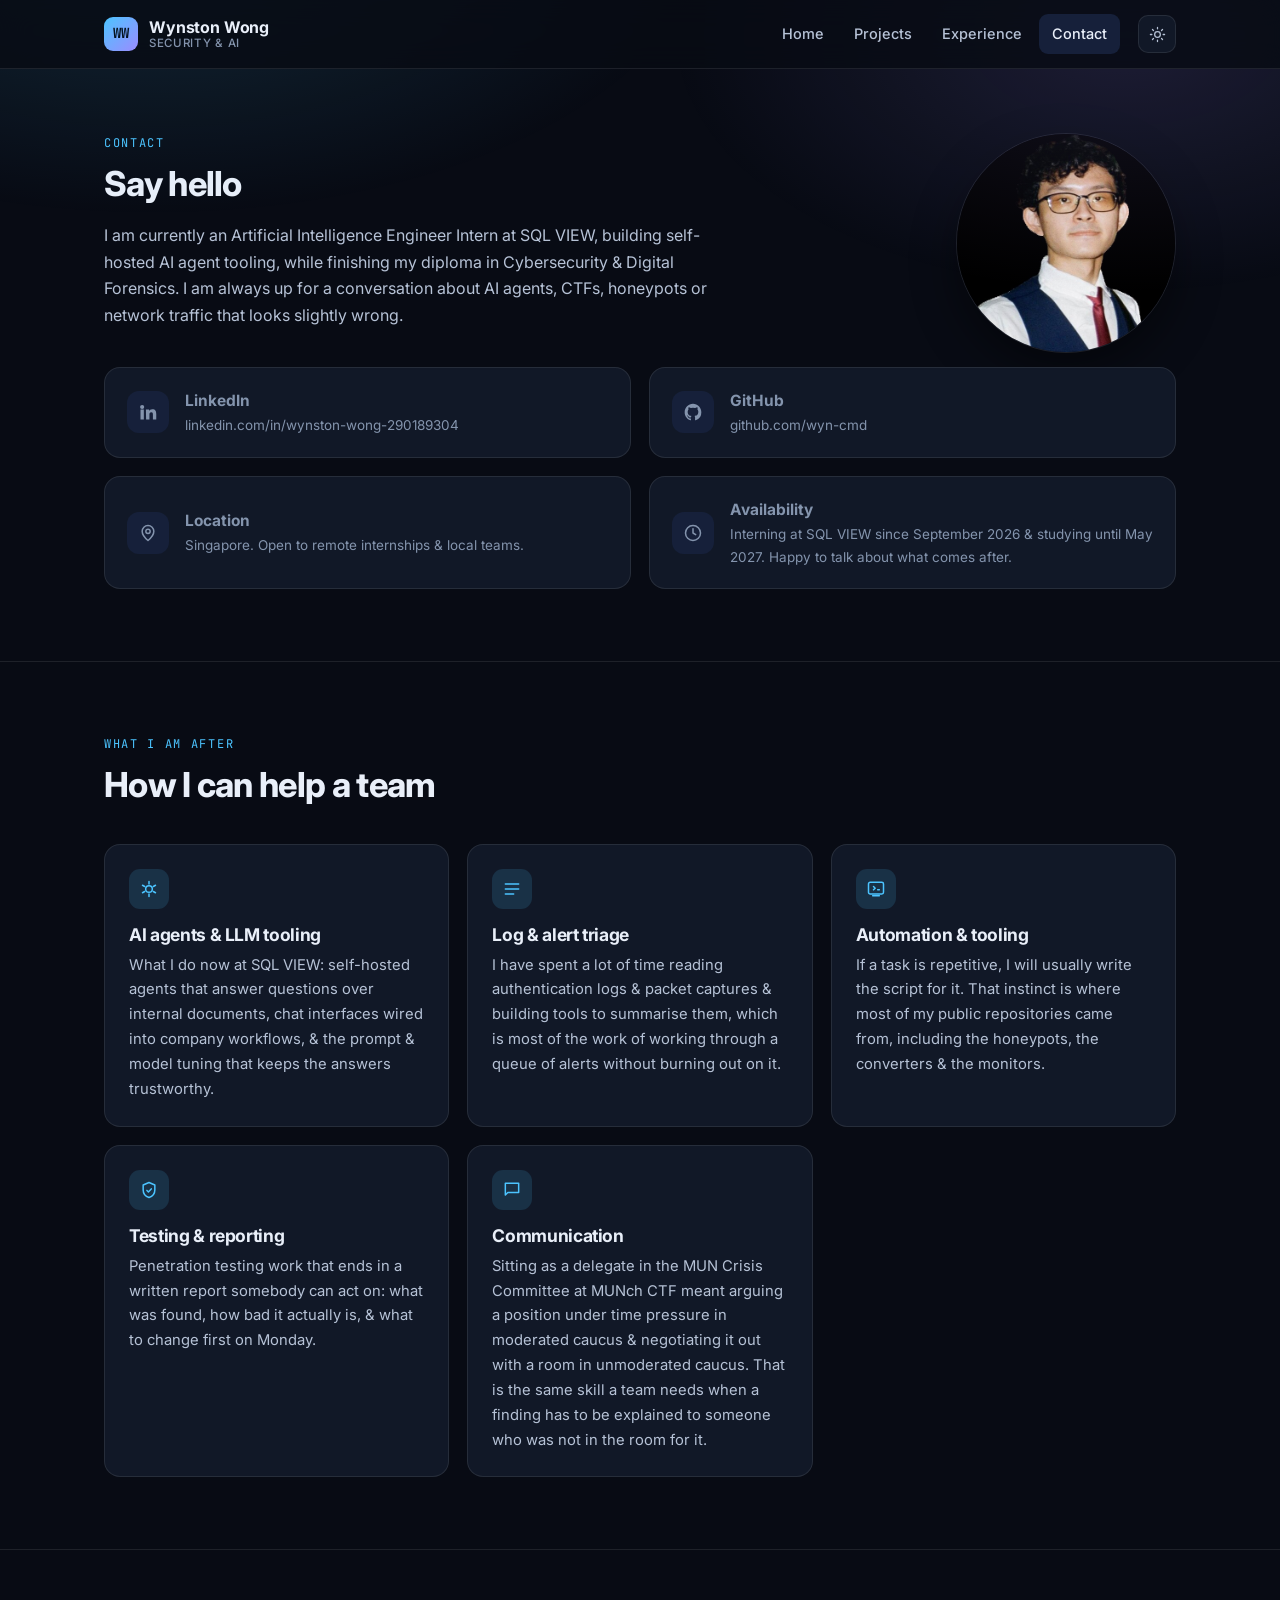
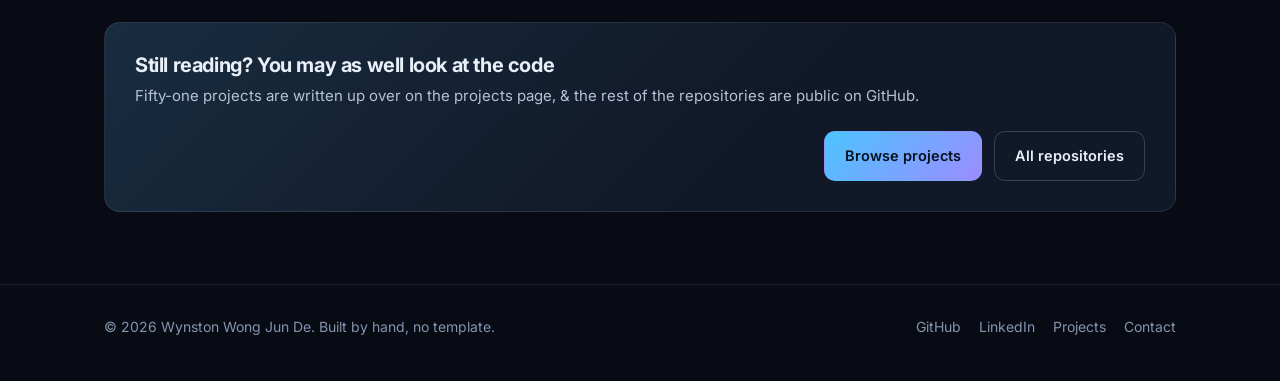
==== contact/index.html @ 48ee1850 "write up miso-chat on the projects page and update project counts to fifty-one across site files" ====
<!DOCTYPE html>
<html data-theme="dark" lang="en">
<head>
    <meta charset="utf-8"/>
    <meta content="width=device-width, initial-scale=1.0" name="viewport"/>
    <title>Contact | Wynston Wong</title>
    <meta content="Get in touch with Wynston Wong Jun De, a Cybersecurity &amp; Digital Forensics student at Ngee Ann Polytechnic, for internships, CTF teams &amp; security work." name="description"/>
    <!-- Open Graph / Social -->
    <meta content="website" property="og:type"/>
    <meta content="Wynston Wong" property="og:site_name"/>
    <meta content="Contact | Wynston Wong" property="og:title"/>
    <meta content="Get in touch with Wynston Wong Jun De, a Cybersecurity &amp; Digital Forensics student at Ngee Ann Polytechnic, for internships, CTF teams &amp; security work." property="og:description"/>
    <meta content="https://wyn-cmd.github.io/portfolio/contact/" property="og:url"/>
    <meta content="summary" name="twitter:card"/>
    <!-- Theme & Branding -->
    <meta content="#080b14" media="(prefers-color-scheme: dark)" name="theme-color"/>
    <meta content="#f6f8fc" media="(prefers-color-scheme: light)" name="theme-color"/>
    <link href="data:image/svg+xml,%3Csvg xmlns='http://www.w3.org/2000/svg' viewBox='0 0 32 32'%3E%3Crect width='32' height='32' rx='8' fill='%234cc4ff'/%3E%3Ctext x='16' y='22' font-family='monospace' font-size='16' font-weight='bold' text-anchor='middle' fill='%23041220'%3EW%3C/text%3E%3C/svg%3E" rel="icon"/>
    <link href="https://fonts.googleapis.com" rel="preconnect"/>
    <link crossorigin="" href="https://fonts.gstatic.com" rel="preconnect"/>
    <link href="https://fonts.googleapis.com/css2?family=Inter:wght@400;500;600;700;800&amp;family=JetBrains+Mono:wght@400;500;600&amp;display=swap" rel="stylesheet"/>
    <link href="../style.css" rel="stylesheet"/>
    <script>
        (function() {
            try {
                const savedTheme = localStorage.getItem("portfolio-theme");
                if (savedTheme === "light" || savedTheme === "dark") {
                    document.documentElement.setAttribute("data-theme", savedTheme);
                }
            } catch (err) {
                // Silent fail for restricted localStorage environments
            }
        })();
    </script>
</head>
<body>
    <a class="skip-link" href="#main">Skip to content</a>
    <header class="nav">
        <div class="wrap nav__inner">
            <a class="brand" href="../">
                <span class="brand__mark">WW</span>
                <span class="brand__text">
                    Wynston Wong
                    <small>Security &amp; AI</small>
                </span>
            </a>
            <nav aria-label="Primary" class="nav__links" data-nav-links="" id="primary-nav">
                <a href="../">Home</a>
                <a href="../projects/">Projects</a>
                <a href="../experience/">Experience</a>
                <a aria-current="page" href="../contact/">Contact</a>
            </nav>
            <button aria-label="Switch theme" class="icon-btn" data-theme-toggle="" type="button">
                <svg aria-hidden="true" class="icon-sun" fill="none" stroke="currentColor" stroke-linecap="round" stroke-width="1.8" viewBox="0 0 24 24">
                    <circle cx="12" cy="12" r="4"></circle>
                    <path d="M12 2v2M12 20v2M4.9 4.9l1.4 1.4M17.7 17.7l1.4 1.4M2 12h2M20 12h2M4.9 19.1l1.4-1.4M17.7 6.3l1.4-1.4"></path>
                </svg>
                <svg aria-hidden="true" class="icon-moon" fill="none" stroke="currentColor" stroke-linecap="round" stroke-width="1.8" style="display:none" viewBox="0 0 24 24">
                    <path d="M21 12.8A9 9 0 1 1 11.2 3a7 7 0 0 0 9.8 9.8z"></path>
                </svg>
            </button>
            <button aria-controls="primary-nav" aria-expanded="false" aria-label="Open menu" class="icon-btn nav__toggle" data-nav-toggle="" type="button">
                <svg aria-hidden="true" fill="none" stroke="currentColor" stroke-linecap="round" stroke-width="1.8" viewBox="0 0 24 24">
                    <path d="M4 7h16M4 12h16M4 17h16"></path>
                </svg>
            </button>
        </div>
    </header>
    <main id="main">
        <section class="section section--flush" style="padding-top:64px">
            <div class="wrap">
                <div class="contact-intro">
                <div class="section__head">
                    <div class="kicker">Contact</div>
                    <h2>Say hello</h2>
                    <p>
                        I am currently an Artificial Intelligence Engineer Intern at SQL VIEW,
                        building self-hosted AI agent tooling, while finishing my diploma in
                        Cybersecurity &amp; Digital Forensics. I am always up for a conversation about
                        AI agents, CTFs, honeypots or network traffic that looks slightly wrong.
                    </p>
                </div>
                <div class="contact-photo">
<img alt="Wynston Wong Jun De" src="../assets/profile/wynston-profile.jpg"/>
</div>
                </div>
                <div class="grid grid--2">
                    <a class="contact-card reveal" href="https://www.linkedin.com/in/wynston-wong-290189304/" rel="noopener" target="_blank">
                        <span aria-hidden="true" class="contact-card__icon">
                            <svg fill="currentColor" viewBox="0 0 24 24">
                                <path d="M4.98 3.5a2.5 2.5 0 1 0 0 5 2.5 2.5 0 0 0 0-5zM3 9h4v12H3zM9.5 9h3.8v1.7h.05c.53-.95 1.83-1.95 3.77-1.95 4.03 0 4.78 2.5 4.78 5.75V21h-4v-5.6c0-1.34-.03-3.06-1.94-3.06-1.94 0-2.24 1.45-2.24 2.96V21h-4z"></path>
                            </svg>
                        </span>
                        <span>
                            <b>LinkedIn</b>
                            <span>linkedin.com/in/wynston-wong-290189304</span>
                        </span>
                    </a>
                    <a class="contact-card reveal" href="https://github.com/wyn-cmd" rel="noopener" target="_blank">
                        <span aria-hidden="true" class="contact-card__icon">
                            <svg fill="currentColor" viewBox="0 0 24 24">
                                <path d="M12 2C6.48 2 2 6.58 2 12.25c0 4.53 2.87 8.37 6.84 9.73.5.09.68-.22.68-.49v-1.7c-2.78.62-3.37-1.37-3.37-1.37-.45-1.18-1.11-1.5-1.11-1.5-.91-.63.07-.62.07-.62 1 .07 1.53 1.06 1.53 1.06.89 1.57 2.34 1.12 2.91.86.09-.66.35-1.12.63-1.41-2.22-.26-4.56-1.14-4.56-5.07 0-1.12.39-2.03 1.03-2.75-.1-.26-.45-1.3.1-2.71 0 0 .84-.28 2.75 1.05a9.28 9.28 0 0 1 5 0c1.91-1.33 2.75-1.05 2.75-1.05.55 1.41.2 2.45.1 2.71.64.72 1.03 1.63 1.03 2.75 0 3.94-2.34 4.81-4.57 5.06.36.32.68.94.68 1.9v2.81c0 .27.18.59.69.49A10.06 10.06 0 0 0 22 12.25C22 6.58 17.52 2 12 2z"></path>
                            </svg>
                        </span>
                        <span>
                            <b>GitHub</b>
                            <span>github.com/wyn-cmd</span>
                        </span>
                    </a>
                    <div class="contact-card reveal" style="cursor:default">
                        <span aria-hidden="true" class="contact-card__icon">
                            <svg fill="none" stroke="currentColor" stroke-linecap="round" stroke-linejoin="round" stroke-width="1.8" viewBox="0 0 24 24">
                                <path d="M12 21s7-5.6 7-11a7 7 0 1 0-14 0c0 5.4 7 11 7 11z"></path>
                                <circle cx="12" cy="10" r="2.6"></circle>
                            </svg>
                        </span>
                        <span>
                            <b>Location</b>
                            <span>Singapore. Open to remote internships &amp; local teams.</span>
                        </span>
                    </div>
                    <div class="contact-card reveal" style="cursor:default">
                        <span aria-hidden="true" class="contact-card__icon">
                            <svg fill="none" stroke="currentColor" stroke-linecap="round" stroke-linejoin="round" stroke-width="1.8" viewBox="0 0 24 24">
                                <circle cx="12" cy="12" r="9"></circle>
                                <path d="M12 7v5l3.2 2"></path>
                            </svg>
                        </span>
                        <span>
                            <b>Availability</b>
                            <span>Interning at SQL VIEW since September 2026 &amp; studying until May 2027. Happy to talk about what comes after.</span>
                        </span>
                    </div>
                </div>
            </div>
        </section>
        <section class="section">
            <div class="wrap">
                <div class="section__head reveal">
                    <div class="kicker">What I am after</div>
                    <h2>How I can help a team</h2>
                </div>
                <div class="grid grid--3">
                    <article class="card reveal">
                        <div aria-hidden="true" class="card__icon">
                            <svg fill="none" stroke="currentColor" stroke-linecap="round" stroke-linejoin="round" stroke-width="1.8" viewBox="0 0 24 24">
                                <path d="M12 3v3M12 18v3M4.2 7.5l2.6 1.5M17.2 15l2.6 1.5M4.2 16.5l2.6-1.5M17.2 9l2.6-1.5"></path>
                                <circle cx="12" cy="12" r="4"></circle>
                            </svg>
                        </div>
                        <h3>AI agents &amp; LLM tooling</h3>
                        <p>
                            What I do now at SQL VIEW: self-hosted agents that answer questions over
                            internal documents, chat interfaces wired into company workflows, &amp; the
                            prompt &amp; model tuning that keeps the answers trustworthy.
                        </p>
                    </article>
                    <article class="card reveal">
                        <div aria-hidden="true" class="card__icon">
                            <svg fill="none" stroke="currentColor" stroke-linecap="round" stroke-linejoin="round" stroke-width="1.8" viewBox="0 0 24 24">
                                <path d="M4 6h16M4 12h16M4 18h10"></path>
                            </svg>
                        </div>
                        <h3>Log &amp; alert triage</h3>
                        <p>
                            I have spent a lot of time reading authentication logs &amp; packet captures
                            &amp; building tools to summarise them, which is most of the work of working
                            through a queue of alerts without burning out on it.
                        </p>
                    </article>
                    <article class="card reveal">
                        <div aria-hidden="true" class="card__icon">
                            <svg fill="none" stroke="currentColor" stroke-linecap="round" stroke-linejoin="round" stroke-width="1.8" viewBox="0 0 24 24">
                                <rect height="14" rx="2" width="18" x="3" y="4"></rect>
                                <path d="M8 20h8M9 9l2 2-2 2M14 13h2"></path>
                            </svg>
                        </div>
                        <h3>Automation &amp; tooling</h3>
                        <p>
                            If a task is repetitive, I will usually write the script for it. That
                            instinct is where most of my public repositories came from, including the
                            honeypots, the converters &amp; the monitors.
                        </p>
                    </article>
                    <article class="card reveal">
                        <div aria-hidden="true" class="card__icon">
                            <svg fill="none" stroke="currentColor" stroke-linecap="round" stroke-linejoin="round" stroke-width="1.8" viewBox="0 0 24 24">
                                <path d="M12 3l7 3v6c0 4.2-2.9 7.7-7 9-4.1-1.3-7-4.8-7-9V6z"></path>
                                <path d="M9.5 12.5l1.8 1.8 3.4-3.6"></path>
                            </svg>
                        </div>
                        <h3>Testing &amp; reporting</h3>
                        <p>
                            Penetration testing work that ends in a written report somebody can act on:
                            what was found, how bad it actually is, &amp; what to change first on Monday.
                        </p>
                    </article>
                    <article class="card reveal">
                        <div aria-hidden="true" class="card__icon">
                            <svg fill="none" stroke="currentColor" stroke-linecap="round" stroke-linejoin="round" stroke-width="1.8" viewBox="0 0 24 24">
                                <path d="M4 4h16v11H7l-3 3z"></path>
                            </svg>
                        </div>
                        <h3>Communication</h3>
                        <p>
                            Sitting as a delegate in the MUN Crisis Committee at MUNch CTF meant arguing
                            a position under time pressure in moderated caucus &amp; negotiating it out
                            with a room in unmoderated caucus. That is the same skill a team needs when
                            a finding has to be explained to someone who was not in the room for it.
                        </p>
                    </article>
                </div>
            </div>
        </section>
        <section class="section">
            <div class="wrap">
                <div class="callout reveal">
                    <div>
                        <h3>Still reading? You may as well look at the code</h3>
                        <p>
                            Fifty-one projects are written up over on the projects page, &amp; the rest
                            of the repositories are public on GitHub.
                        </p>
                    </div>
                    <div class="callout__actions">
                        <a class="btn btn--primary" href="../projects/">Browse projects</a>
                        <a class="btn btn--ghost" href="https://github.com/wyn-cmd?tab=repositories" rel="noopener" target="_blank">All repositories</a>
                    </div>
                </div>
            </div>
        </section>
    </main>
    <footer class="footer">
        <div class="wrap footer__inner">
            <div>© <span data-year="">2026</span> Wynston Wong Jun De. Built by hand, no template.</div>
            <div class="footer__links">
                <a href="https://github.com/wyn-cmd" rel="noopener" target="_blank">GitHub</a>
                <a href="https://www.linkedin.com/in/wynston-wong-290189304/" rel="noopener" target="_blank">LinkedIn</a>
                <a href="../projects/">Projects</a>
                <a href="../contact/">Contact</a>
            </div>
        </div>
    </footer>
    <script src="../script.js"></script>
</body>
</html>
---- style.css ----
/* ==========================================================================
   Wynston Wong - Portfolio stylesheet
   Layout system, colour tokens, components & responsive rules.
   ========================================================================== */

/* ---- Design tokens ------------------------------------------------------ */

:root {
    --bg: #080b14;
    --bg-soft: #0d1220;
    --surface: #111827;
    --surface-2: #16203a;
    --border: rgba(255, 255, 255, 0.09);
    --border-strong: rgba(255, 255, 255, 0.18);
    --text: #e9eff9;
    --text-soft: #b6c2d6;
    --muted: #8494ad;
    --accent: #4cc4ff;
    --accent-2: #9b8cff;
    --accent-3: #4ade80;
    --danger: #ff8a8a;
    --shadow: 0 18px 45px rgba(0, 0, 0, 0.45);
    --radius: 16px;
    --radius-sm: 10px;
    --max-width: 1120px;
    --font-sans: "Inter", -apple-system, BlinkMacSystemFont, "Segoe UI", Roboto,
        "Helvetica Neue", Arial, sans-serif;
    --font-mono: "JetBrains Mono", ui-monospace, SFMono-Regular, "SF Mono", Menlo,
        Consolas, "Liberation Mono", monospace;
}

[data-theme="light"] {
    --bg: #f6f8fc;
    --bg-soft: #ffffff;
    --surface: #ffffff;
    --surface-2: #eef2f9;
    --border: rgba(9, 20, 40, 0.1);
    --border-strong: rgba(9, 20, 40, 0.2);
    --text: #0d1728;
    --text-soft: #33445e;
    --muted: #5d6e88;
    --accent: #0b7fd4;
    --accent-2: #6a4ce0;
    --accent-3: #14884a;
    --shadow: 0 16px 38px rgba(15, 30, 60, 0.12);
}

/* ---- Base --------------------------------------------------------------- */

*,
*::before,
*::after {
    box-sizing: border-box;
}

html {
    scroll-behavior: smooth;
    scroll-padding-top: 96px;
    -webkit-text-size-adjust: 100%;
}

body {
    margin: 0;
    background: var(--bg);
    color: var(--text);
    font-family: var(--font-sans);
    font-size: 16px;
    line-height: 1.68;
    -webkit-font-smoothing: antialiased;
    overflow-x: hidden;
}

/* Two soft light sources behind the content, fixed so they never scroll away. */
body::before {
    content: "";
    position: fixed;
    inset: 0;
    pointer-events: none;
    z-index: 0;
    background:
        radial-gradient(58rem 30rem at 12% -8%, rgba(76, 196, 255, 0.16), transparent 60%),
        radial-gradient(46rem 26rem at 88% 4%, rgba(155, 140, 255, 0.14), transparent 62%);
}

[data-theme="light"] body::before {
    background:
        radial-gradient(58rem 30rem at 12% -8%, rgba(11, 127, 212, 0.12), transparent 60%),
        radial-gradient(46rem 26rem at 88% 4%, rgba(106, 76, 224, 0.1), transparent 62%);
}

.page {
    position: relative;
    z-index: 1;
}

img {
    max-width: 100%;
    display: block;
}

a {
    color: var(--accent);
    text-decoration: none;
}

a:hover {
    text-decoration: underline;
}

h1,
h2,
h3,
h4 {
    line-height: 1.2;
    margin: 0 0 0.5em;
    letter-spacing: -0.02em;
}

p {
    margin: 0 0 1em;
}

ul {
    margin: 0;
    padding-left: 1.15rem;
}

li + li {
    margin-top: 0.35rem;
}

:focus-visible {
    outline: 2px solid var(--accent);
    outline-offset: 3px;
    border-radius: 4px;
}

.wrap {
    width: 100%;
    max-width: var(--max-width);
    margin: 0 auto;
    padding: 0 24px;
}

.skip-link {
    position: absolute;
    left: -9999px;
    top: 0;
    background: var(--accent);
    color: #04121f;
    padding: 10px 16px;
    z-index: 100;
    font-weight: 600;
}

.skip-link:focus {
    left: 12px;
    top: 12px;
}

/* ---- Navigation --------------------------------------------------------- */

.nav {
    position: sticky;
    top: 0;
    z-index: 50;
    backdrop-filter: blur(14px);
    -webkit-backdrop-filter: blur(14px);
    background: color-mix(in srgb, var(--bg) 82%, transparent);
    border-bottom: 1px solid var(--border);
}

.nav__inner {
    display: flex;
    align-items: center;
    gap: 18px;
    min-height: 68px;
}

.brand {
    display: flex;
    align-items: center;
    gap: 11px;
    color: var(--text);
    font-weight: 700;
    letter-spacing: -0.01em;
    margin-right: auto;
}

.brand:hover {
    text-decoration: none;
}

.brand__mark {
    width: 34px;
    height: 34px;
    flex: 0 0 34px;
    display: grid;
    place-items: center;
    border-radius: 9px;
    background: linear-gradient(135deg, var(--accent), var(--accent-2));
    color: #04121f;
    font-family: var(--font-mono);
    font-size: 14px;
    font-weight: 700;
}

.brand__text {
    display: flex;
    flex-direction: column;
    line-height: 1.15;
}

.brand__text small {
    color: var(--muted);
    font-weight: 500;
    font-size: 11.5px;
    letter-spacing: 0.06em;
    text-transform: uppercase;
}

.nav__links {
    display: flex;
    align-items: center;
    gap: 4px;
}

.nav__links a {
    color: var(--text-soft);
    font-size: 14.5px;
    font-weight: 500;
    padding: 8px 13px;
    border-radius: 9px;
    transition: background 0.18s ease, color 0.18s ease;
}

.nav__links a:hover {
    color: var(--text);
    background: var(--surface-2);
    text-decoration: none;
}

.nav__links a[aria-current="page"] {
    color: var(--text);
    background: var(--surface-2);
}

.icon-btn {
    display: grid;
    place-items: center;
    width: 38px;
    height: 38px;
    border-radius: 10px;
    border: 1px solid var(--border);
    background: var(--surface);
    color: var(--text-soft);
    cursor: pointer;
    transition: border-color 0.18s ease, color 0.18s ease;
}

.icon-btn:hover {
    border-color: var(--border-strong);
    color: var(--text);
}

.icon-btn svg {
    width: 17px;
    height: 17px;
}

.nav__toggle {
    display: none;
}

/* ---- Hero --------------------------------------------------------------- */

.hero {
    padding: 84px 0 64px;
}

.eyebrow {
    display: inline-flex;
    align-items: center;
    gap: 9px;
    font-family: var(--font-mono);
    font-size: 12.5px;
    letter-spacing: 0.08em;
    text-transform: uppercase;
    color: var(--accent);
    background: color-mix(in srgb, var(--accent) 12%, transparent);
    border: 1px solid color-mix(in srgb, var(--accent) 30%, transparent);
    padding: 7px 14px;
    border-radius: 999px;
    margin-bottom: 22px;
}

.eyebrow__dot {
    width: 7px;
    height: 7px;
    border-radius: 50%;
    background: var(--accent-3);
    box-shadow: 0 0 0 4px color-mix(in srgb, var(--accent-3) 22%, transparent);
}

.hero__grid {
    display: grid;
    grid-template-columns: minmax(0, 1.35fr) minmax(0, 1fr);
    gap: 46px;
    align-items: center;
}

.hero h1 {
    font-size: clamp(2.5rem, 6vw, 3.9rem);
    font-weight: 800;
    margin-bottom: 14px;
}

.gradient-text {
    background: linear-gradient(100deg, var(--accent), var(--accent-2) 70%);
    -webkit-background-clip: text;
    background-clip: text;
    color: transparent;
}

.hero__role {
    font-family: var(--font-mono);
    font-size: 15.5px;
    color: var(--accent-3);
    margin-bottom: 18px;
}

.hero__lede {
    font-size: 17.5px;
    color: var(--text-soft);
    max-width: 60ch;
}

.hero__actions {
    display: flex;
    flex-wrap: wrap;
    gap: 12px;
    margin-top: 26px;
}

/* ---- Buttons ------------------------------------------------------------ */

.btn {
    display: inline-flex;
    align-items: center;
    gap: 9px;
    padding: 12px 20px;
    border-radius: 11px;
    border: 1px solid var(--border-strong);
    background: var(--surface);
    color: var(--text);
    font-size: 14.5px;
    font-weight: 600;
    font-family: inherit;
    cursor: pointer;
    transition: transform 0.16s ease, border-color 0.18s ease, background 0.18s ease;
}

.btn:hover {
    text-decoration: none;
    transform: translateY(-2px);
    border-color: var(--accent);
}

.btn--primary {
    background: linear-gradient(135deg, var(--accent), var(--accent-2));
    border-color: transparent;
    color: #04121f;
}

.btn--primary:hover {
    border-color: transparent;
    filter: brightness(1.07);
}

.btn--ghost {
    background: transparent;
}

.btn svg {
    width: 16px;
    height: 16px;
}

/* ---- Portrait / hero card ---------------------------------------------- */

.hero__card {
    background: linear-gradient(160deg, var(--surface), var(--bg-soft));
    border: 1px solid var(--border);
    border-radius: var(--radius);
    padding: 26px;
    box-shadow: var(--shadow);
}

.terminal {
    font-family: var(--font-mono);
    font-size: 13px;
    line-height: 1.85;
    color: var(--text-soft);
}

.terminal__bar {
    display: flex;
    gap: 7px;
    margin-bottom: 16px;
}

.terminal__bar span {
    width: 11px;
    height: 11px;
    border-radius: 50%;
    background: var(--border-strong);
}

.terminal__bar span:nth-child(1) {
    background: #ff6b6b;
}

.terminal__bar span:nth-child(2) {
    background: #ffd166;
}

.terminal__bar span:nth-child(3) {
    background: #4ade80;
}

.terminal b {
    color: var(--accent);
    font-weight: 600;
}

.terminal .ok {
    color: var(--accent-3);
}

/* ---- Stats -------------------------------------------------------------- */

.stats {
    display: grid;
    grid-template-columns: repeat(5, minmax(0, 1fr));
    gap: 16px;
    margin-top: 58px;
}

.stat {
    background: var(--surface);
    border: 1px solid var(--border);
    border-radius: var(--radius-sm);
    padding: 20px 22px;
}

.stat__value {
    font-size: 26px;
    font-weight: 800;
    letter-spacing: -0.02em;
    background: linear-gradient(120deg, var(--accent), var(--accent-2));
    -webkit-background-clip: text;
    background-clip: text;
    color: transparent;
}

.stat__label {
    font-size: 13.5px;
    color: var(--muted);
    margin-top: 4px;
}

/* ---- Sections ----------------------------------------------------------- */

.section {
    padding: 72px 0;
    border-top: 1px solid var(--border);
}

.section--flush {
    border-top: none;
}

.section__head {
    max-width: 62ch;
    margin-bottom: 38px;
}

.section__head h2 {
    font-size: clamp(1.6rem, 3.4vw, 2.15rem);
    font-weight: 750;
}

.section__head p {
    color: var(--text-soft);
    margin-bottom: 0;
}

.kicker {
    font-family: var(--font-mono);
    font-size: 12px;
    letter-spacing: 0.14em;
    text-transform: uppercase;
    color: var(--accent);
    margin-bottom: 10px;
}

/* ---- Cards -------------------------------------------------------------- */

.grid {
    display: grid;
    gap: 18px;
}

.grid--2 {
    grid-template-columns: repeat(2, minmax(0, 1fr));
}

.grid--3 {
    grid-template-columns: repeat(3, minmax(0, 1fr));
}

.card {
    background: var(--surface);
    border: 1px solid var(--border);
    border-radius: var(--radius);
    padding: 24px;
    transition: transform 0.18s ease, border-color 0.18s ease;
}

.card:hover {
    transform: translateY(-3px);
    border-color: var(--border-strong);
}

.card h3 {
    font-size: 17.5px;
    margin-bottom: 8px;
}

.card p {
    color: var(--text-soft);
    font-size: 14.8px;
    margin-bottom: 0;
}

.card__icon {
    width: 40px;
    height: 40px;
    border-radius: 11px;
    display: grid;
    place-items: center;
    background: color-mix(in srgb, var(--accent) 14%, transparent);
    color: var(--accent);
    margin-bottom: 15px;
}

.card__icon svg {
    width: 20px;
    height: 20px;
}

/* ---- Tags & chips ------------------------------------------------------- */

.tags {
    display: flex;
    flex-wrap: wrap;
    gap: 7px;
    margin-top: 15px;
}

.tag {
    font-family: var(--font-mono);
    font-size: 11.5px;
    letter-spacing: 0.02em;
    color: var(--text-soft);
    background: var(--surface-2);
    border: 1px solid var(--border);
    padding: 4px 10px;
    border-radius: 999px;
}

.tag--accent {
    color: var(--accent);
    background: color-mix(in srgb, var(--accent) 12%, transparent);
    border-color: color-mix(in srgb, var(--accent) 30%, transparent);
}

.tag--green {
    color: var(--accent-3);
    background: color-mix(in srgb, var(--accent-3) 12%, transparent);
    border-color: color-mix(in srgb, var(--accent-3) 30%, transparent);
}

/* ---- Project cards ------------------------------------------------------ */

.filters {
    display: flex;
    flex-wrap: wrap;
    gap: 9px;
    margin-bottom: 30px;
}

.filter {
    font-family: inherit;
    font-size: 14px;
    font-weight: 550;
    color: var(--text-soft);
    background: var(--surface);
    border: 1px solid var(--border);
    padding: 9px 16px;
    border-radius: 999px;
    cursor: pointer;
    transition: color 0.16s ease, border-color 0.16s ease, background 0.16s ease;
}

.filter:hover {
    color: var(--text);
    border-color: var(--border-strong);
}

.filter[aria-pressed="true"] {
    color: #04121f;
    background: linear-gradient(135deg, var(--accent), var(--accent-2));
    border-color: transparent;
}

/* On the light palette the accent gradient is dark enough to need white text. */
[data-theme="light"] .filter[aria-pressed="true"],
[data-theme="light"] .btn--primary {
    color: #ffffff;
}

.project {
    display: flex;
    flex-direction: column;
    background: var(--surface);
    border: 1px solid var(--border);
    border-radius: var(--radius);
    padding: 22px;
    transition: transform 0.18s ease, border-color 0.18s ease;
}

.project:hover {
    transform: translateY(-3px);
    border-color: var(--border-strong);
}

.project[hidden] {
    display: none;
}

.project__top {
    display: flex;
    align-items: flex-start;
    gap: 12px;
    margin-bottom: 10px;
}

.project__name {
    font-family: var(--font-mono);
    font-size: 15.5px;
    font-weight: 600;
    color: var(--text);
    margin: 0;
    word-break: break-word;
}

.project__name:hover {
    color: var(--accent);
    text-decoration: none;
}

.project__meta {
    display: flex;
    align-items: center;
    gap: 12px;
    margin-left: auto;
    flex: 0 0 auto;
    font-family: var(--font-mono);
    font-size: 12px;
    color: var(--muted);
}

.project__meta svg {
    width: 13px;
    height: 13px;
    vertical-align: -2px;
}

.project p {
    color: var(--text-soft);
    font-size: 14.5px;
    margin-bottom: 0;
}

.project__foot {
    margin-top: auto;
    padding-top: 16px;
}

.project__link {
    font-size: 13.5px;
    font-weight: 600;
    display: inline-flex;
    align-items: center;
    gap: 6px;
}

.project__link svg {
    width: 14px;
    height: 14px;
}

.empty {
    color: var(--muted);
    font-size: 15px;
}

/* ---- Timeline ----------------------------------------------------------- */

.timeline {
    position: relative;
    margin: 0;
    padding: 0 0 0 30px;
    list-style: none;
}

.timeline::before {
    content: "";
    position: absolute;
    left: 7px;
    top: 8px;
    bottom: 8px;
    width: 2px;
    background: linear-gradient(180deg, var(--accent), var(--accent-2), transparent);
    opacity: 0.5;
}

.timeline > li {
    position: relative;
    padding-bottom: 34px;
    margin: 0;
}

.timeline > li:last-child {
    padding-bottom: 0;
}

.timeline > li::before {
    content: "";
    position: absolute;
    left: -30px;
    top: 7px;
    width: 16px;
    height: 16px;
    border-radius: 50%;
    background: var(--bg);
    border: 2px solid var(--accent);
}

.timeline__when {
    font-family: var(--font-mono);
    font-size: 12.5px;
    color: var(--accent);
    letter-spacing: 0.03em;
    margin-bottom: 6px;
}

.timeline__what {
    font-size: 17px;
    font-weight: 700;
    margin: 0 0 3px;
}

.timeline__where {
    font-size: 14.5px;
    color: var(--muted);
    margin-bottom: 10px;
}

.timeline__body {
    color: var(--text-soft);
    font-size: 14.8px;
}

.timeline__body ul {
    padding-left: 1.1rem;
}

/* ---- Award rows --------------------------------------------------------- */

.award {
    display: grid;
    grid-template-columns: 120px minmax(0, 1fr);
    gap: 20px;
    padding: 19px 0;
    border-bottom: 1px solid var(--border);
}

.award:last-child {
    border-bottom: none;
}

.award__when {
    font-family: var(--font-mono);
    font-size: 12.5px;
    color: var(--muted);
    padding-top: 4px;
}

.award__title {
    font-size: 16.5px;
    font-weight: 700;
    margin: 0 0 4px;
}

.award__desc {
    color: var(--text-soft);
    font-size: 14.8px;
    margin: 0;
}

.pill-group {
    display: flex;
    flex-wrap: wrap;
    gap: 8px;
    margin-top: 14px;
}

/* ---- Event gallery -------------------------------------------------- */

.gallery {
    display: grid;
    grid-template-columns: repeat(auto-fit, minmax(220px, 1fr));
    gap: 14px;
    margin: 18px 0 4px;
}

.gallery__item {
    margin: 0;
    border-radius: var(--radius-sm);
    overflow: hidden;
    border: 1px solid var(--border);
    background: var(--surface);
}

.gallery__item img {
    display: block;
    width: 100%;
    height: 100%;
    aspect-ratio: 3 / 2;
    object-fit: cover;
}

/* ---- Contact photo ---- */

.contact-intro {
    display: flex;
    align-items: flex-start;
    justify-content: space-between;
    gap: 32px;
}

.contact-photo {
    flex: none;
}

.contact-photo img {
    width: 220px;
    height: 220px;
    border-radius: 50%;
    object-fit: cover;
    border: 1px solid var(--border);
    box-shadow: var(--shadow);
}

/* ---- Skill panels ------------------------------------------------------- */

.skill {
    background: var(--surface);
    border: 1px solid var(--border);
    border-radius: var(--radius);
    padding: 22px;
    border-left: 3px solid var(--accent);
}

.skill:nth-child(2n) {
    border-left-color: var(--accent-2);
}

.skill:nth-child(3n) {
    border-left-color: var(--accent-3);
}

.skill h3 {
    font-size: 16.5px;
    margin-bottom: 8px;
}

.skill p {
    color: var(--text-soft);
    font-size: 14.6px;
    margin-bottom: 0;
}

/* ---- Callout ------------------------------------------------------------ */

.callout {
    display: flex;
    flex-wrap: wrap;
    align-items: center;
    gap: 22px;
    padding: 30px;
    border-radius: var(--radius);
    border: 1px solid var(--border);
    background:
        linear-gradient(135deg, color-mix(in srgb, var(--accent) 12%, transparent), transparent 60%),
        var(--surface);
}

.callout h3 {
    font-size: 20px;
    margin-bottom: 6px;
}

.callout p {
    color: var(--text-soft);
    font-size: 15px;
    margin: 0;
}

.callout__actions {
    margin-left: auto;
    display: flex;
    gap: 12px;
    flex-wrap: wrap;
}

/* ---- Contact ------------------------------------------------------------ */

.contact-card {
    display: flex;
    align-items: center;
    gap: 16px;
    padding: 20px 22px;
    border-radius: var(--radius);
    border: 1px solid var(--border);
    background: var(--surface);
    color: var(--text);
    transition: transform 0.16s ease, border-color 0.16s ease;
}

.contact-card:hover {
    text-decoration: none;
    transform: translateY(-3px);
    border-color: var(--accent);
}

.contact-card__icon {
    width: 42px;
    height: 42px;
    flex: 0 0 42px;
    border-radius: 12px;
    display: grid;
    place-items: center;
    background: var(--surface-2);
    color: var(--accent);
}

.contact-card__icon svg {
    width: 20px;
    height: 20px;
}

.contact-card b {
    display: block;
    font-size: 15.5px;
}

.contact-card span {
    color: var(--muted);
    font-size: 13.5px;
    word-break: break-word;
}

/* ---- Footer ------------------------------------------------------------- */

.footer {
    border-top: 1px solid var(--border);
    padding: 30px 0 42px;
    color: var(--muted);
    font-size: 14px;
}

.footer__inner {
    display: flex;
    flex-wrap: wrap;
    gap: 14px;
    align-items: center;
    justify-content: space-between;
}

.footer__links {
    display: flex;
    gap: 18px;
}

.footer a {
    color: var(--muted);
}

.footer a:hover {
    color: var(--accent);
}

/* ---- Reveal on scroll --------------------------------------------------- */

.reveal {
    opacity: 0;
    transform: translateY(18px);
    transition: opacity 0.6s ease, transform 0.6s ease;
}

.reveal.is-visible {
    opacity: 1;
    transform: none;
}

/* ---- Responsive --------------------------------------------------------- */

@media (max-width: 940px) {
    .hero__grid {
        grid-template-columns: minmax(0, 1fr);
        gap: 34px;
    }

    .grid--3 {
        grid-template-columns: repeat(2, minmax(0, 1fr));
    }

    .stats {
        grid-template-columns: repeat(2, minmax(0, 1fr));
    }

    .callout__actions {
        margin-left: 0;
    }
}

@media (max-width: 720px) {
    .hero {
        padding: 56px 0 44px;
    }

    .nav__toggle {
        display: grid;
    }

    .nav__links {
        display: none;
        position: absolute;
        left: 0;
        right: 0;
        top: 100%;
        flex-direction: column;
        align-items: stretch;
        gap: 2px;
        padding: 10px 16px 16px;
        background: var(--bg-soft);
        border-bottom: 1px solid var(--border);
    }

    .nav__links.is-open {
        display: flex;
    }

    .nav__links a {
        padding: 12px 14px;
    }

    .grid--2,
    .grid--3 {
        grid-template-columns: minmax(0, 1fr);
    }

    .contact-intro {
        flex-direction: column-reverse;
        align-items: center;
        text-align: center;
    }

    .section {
        padding: 54px 0;
    }

    .award {
        grid-template-columns: minmax(0, 1fr);
        gap: 6px;
    }

    .terminal {
        font-size: 12.5px;
    }
}

@media (prefers-reduced-motion: reduce) {
    html {
        scroll-behavior: auto;
    }

    *,
    *::before,
    *::after {
        animation-duration: 0.001ms !important;
        transition-duration: 0.001ms !important;
    }

    .reveal {
        opacity: 1;
        transform: none;
    }
}

/* ---- Print -------------------------------------------------------------- */

@media print {
    body::before,
    .nav,
    .footer,
    .hero__actions,
    .filters {
        display: none !important;
    }

    body {
        background: #fff;
        color: #000;
        font-size: 11.5pt;
    }

    .card,
    .project,
    .skill,
    .stat,
    .award {
        border: 1px solid #ccc;
        break-inside: avoid;
        box-shadow: none;
    }

    .gradient-text,
    .stat__value {
        color: #000;
        -webkit-text-fill-color: #000;
        background: none;
    }

    a {
        color: #000;
        text-decoration: none;
    }
}
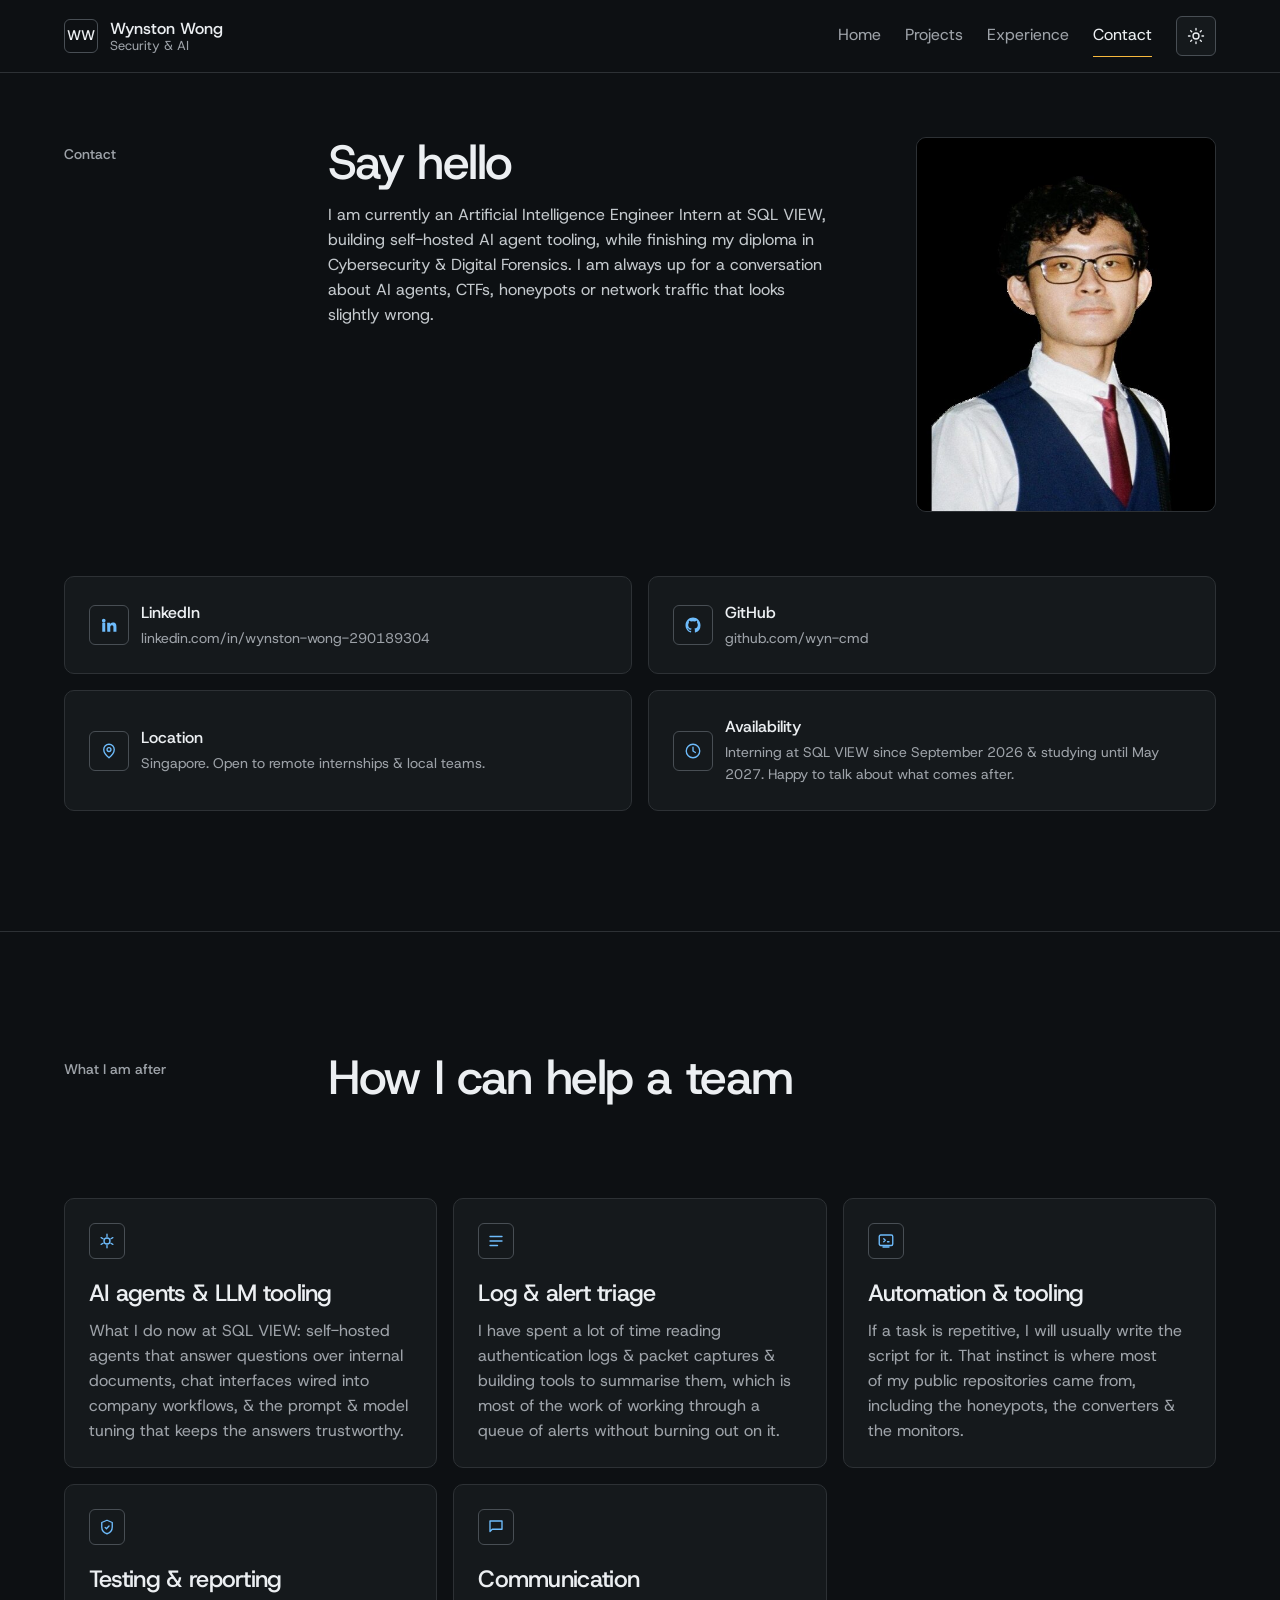
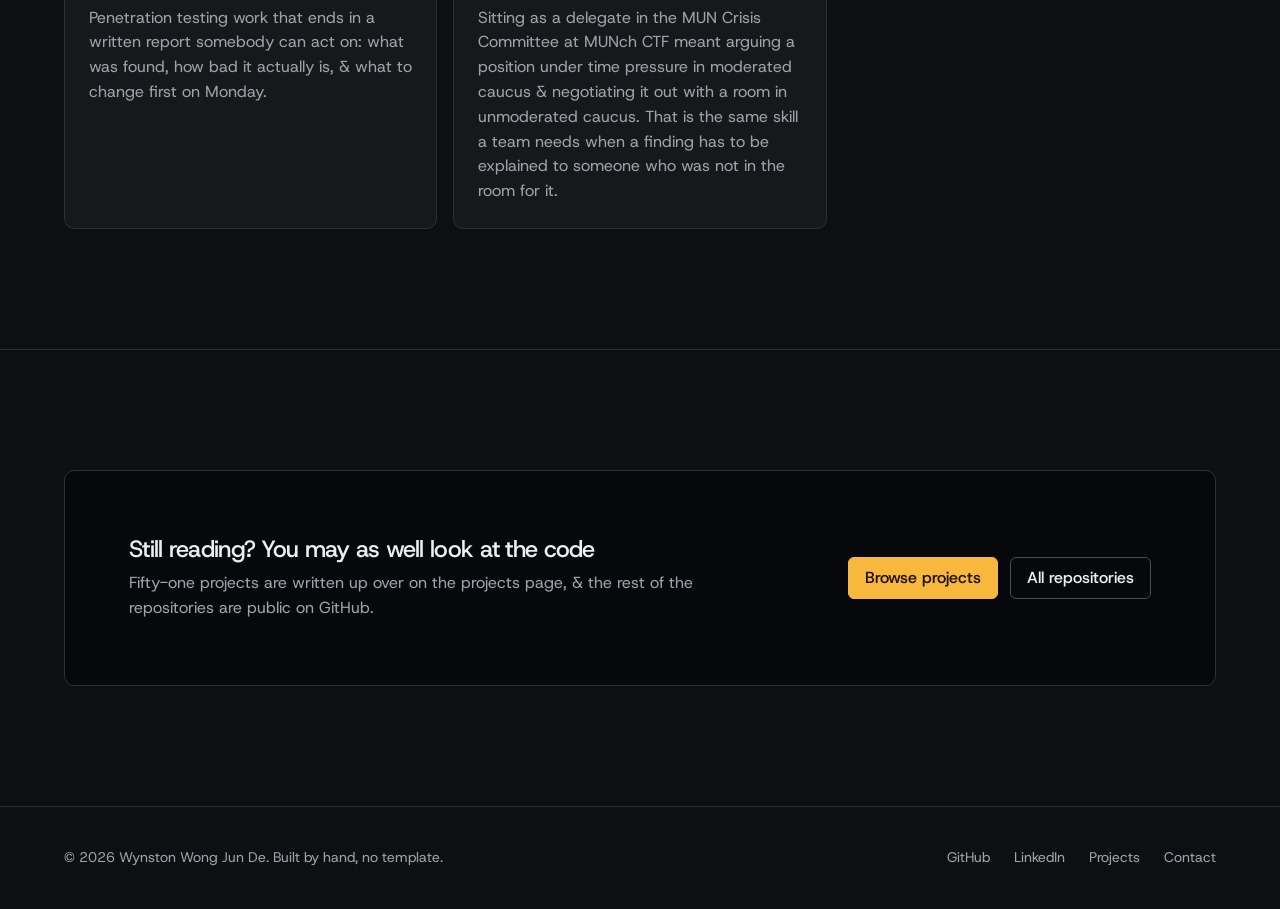
==== commit 859e5362: "Redesign site with the Console theme Replace the dark gradient template with a graphite palette, hai" ====
--- a/contact/index.html
+++ b/contact/index.html
@@ -18,7 +18,7 @@
     <link href="data:image/svg+xml,%3Csvg xmlns='http://www.w3.org/2000/svg' viewBox='0 0 32 32'%3E%3Crect width='32' height='32' rx='8' fill='%234cc4ff'/%3E%3Ctext x='16' y='22' font-family='monospace' font-size='16' font-weight='bold' text-anchor='middle' fill='%23041220'%3EW%3C/text%3E%3C/svg%3E" rel="icon"/>
     <link href="https://fonts.googleapis.com" rel="preconnect"/>
     <link crossorigin="" href="https://fonts.gstatic.com" rel="preconnect"/>
-    <link href="https://fonts.googleapis.com/css2?family=Inter:wght@400;500;600;700;800&amp;family=JetBrains+Mono:wght@400;500;600&amp;display=swap" rel="stylesheet"/>
+    <link href="https://fonts.googleapis.com/css2?family=Host+Grotesk:wght@400;500;600&amp;family=Atkinson+Hyperlegible+Mono:wght@400;500&amp;display=swap" rel="stylesheet"/>
     <link href="../style.css" rel="stylesheet"/>
     <script>
         (function() {
@@ -71,8 +71,8 @@
             <div class="wrap">
                 <div class="contact-intro">
                 <div class="section__head">
+                    <h2>Say hello</h2>
                     <div class="kicker">Contact</div>
-                    <h2>Say hello</h2>
                     <p>
                         I am currently an Artificial Intelligence Engineer Intern at SQL VIEW,
                         building self-hosted AI agent tooling, while finishing my diploma in
@@ -137,8 +137,8 @@
         <section class="section">
             <div class="wrap">
                 <div class="section__head reveal">
+                    <h2>How I can help a team</h2>
                     <div class="kicker">What I am after</div>
-                    <h2>How I can help a team</h2>
                 </div>
                 <div class="grid grid--3">
                     <article class="card reveal">
--- a/style.css
+++ b/style.css
@@ -1,1162 +1,218 @@
-/* ==========================================================================
-   Wynston Wong - Portfolio stylesheet
-   Layout system, colour tokens, components & responsive rules.
-   ========================================================================== */
-
-/* ---- Design tokens ------------------------------------------------------ */
-
-:root {
-    --bg: #080b14;
-    --bg-soft: #0d1220;
-    --surface: #111827;
-    --surface-2: #16203a;
-    --border: rgba(255, 255, 255, 0.09);
-    --border-strong: rgba(255, 255, 255, 0.18);
-    --text: #e9eff9;
-    --text-soft: #b6c2d6;
-    --muted: #8494ad;
-    --accent: #4cc4ff;
-    --accent-2: #9b8cff;
-    --accent-3: #4ade80;
-    --danger: #ff8a8a;
-    --shadow: 0 18px 45px rgba(0, 0, 0, 0.45);
-    --radius: 16px;
-    --radius-sm: 10px;
-    --max-width: 1120px;
-    --font-sans: "Inter", -apple-system, BlinkMacSystemFont, "Segoe UI", Roboto,
-        "Helvetica Neue", Arial, sans-serif;
-    --font-mono: "JetBrains Mono", ui-monospace, SFMono-Regular, "SF Mono", Menlo,
-        Consolas, "Liberation Mono", monospace;
-}
-
-[data-theme="light"] {
-    --bg: #f6f8fc;
-    --bg-soft: #ffffff;
-    --surface: #ffffff;
-    --surface-2: #eef2f9;
-    --border: rgba(9, 20, 40, 0.1);
-    --border-strong: rgba(9, 20, 40, 0.2);
-    --text: #0d1728;
-    --text-soft: #33445e;
-    --muted: #5d6e88;
-    --accent: #0b7fd4;
-    --accent-2: #6a4ce0;
-    --accent-3: #14884a;
-    --shadow: 0 16px 38px rgba(15, 30, 60, 0.12);
-}
-
-/* ---- Base --------------------------------------------------------------- */
-
-*,
-*::before,
-*::after {
-    box-sizing: border-box;
-}
-
-html {
-    scroll-behavior: smooth;
-    scroll-padding-top: 96px;
-    -webkit-text-size-adjust: 100%;
-}
-
-body {
-    margin: 0;
-    background: var(--bg);
-    color: var(--text);
-    font-family: var(--font-sans);
-    font-size: 16px;
-    line-height: 1.68;
-    -webkit-font-smoothing: antialiased;
-    overflow-x: hidden;
-}
-
-/* Two soft light sources behind the content, fixed so they never scroll away. */
-body::before {
-    content: "";
-    position: fixed;
-    inset: 0;
-    pointer-events: none;
-    z-index: 0;
-    background:
-        radial-gradient(58rem 30rem at 12% -8%, rgba(76, 196, 255, 0.16), transparent 60%),
-        radial-gradient(46rem 26rem at 88% 4%, rgba(155, 140, 255, 0.14), transparent 62%);
-}
-
-[data-theme="light"] body::before {
-    background:
-        radial-gradient(58rem 30rem at 12% -8%, rgba(11, 127, 212, 0.12), transparent 60%),
-        radial-gradient(46rem 26rem at 88% 4%, rgba(106, 76, 224, 0.1), transparent 62%);
-}
-
-.page {
-    position: relative;
-    z-index: 1;
-}
-
-img {
-    max-width: 100%;
-    display: block;
-}
-
-a {
-    color: var(--accent);
-    text-decoration: none;
-}
-
-a:hover {
-    text-decoration: underline;
-}
-
-h1,
-h2,
-h3,
-h4 {
-    line-height: 1.2;
-    margin: 0 0 0.5em;
-    letter-spacing: -0.02em;
-}
-
-p {
-    margin: 0 0 1em;
-}
-
-ul {
-    margin: 0;
-    padding-left: 1.15rem;
-}
-
-li + li {
-    margin-top: 0.35rem;
-}
-
-:focus-visible {
-    outline: 2px solid var(--accent);
-    outline-offset: 3px;
-    border-radius: 4px;
-}
-
-.wrap {
-    width: 100%;
-    max-width: var(--max-width);
-    margin: 0 auto;
-    padding: 0 24px;
-}
-
-.skip-link {
-    position: absolute;
-    left: -9999px;
-    top: 0;
-    background: var(--accent);
-    color: #04121f;
-    padding: 10px 16px;
-    z-index: 100;
-    font-weight: 600;
-}
-
-.skip-link:focus {
-    left: 12px;
-    top: 12px;
-}
-
-/* ---- Navigation --------------------------------------------------------- */
-
-.nav {
-    position: sticky;
-    top: 0;
-    z-index: 50;
-    backdrop-filter: blur(14px);
-    -webkit-backdrop-filter: blur(14px);
-    background: color-mix(in srgb, var(--bg) 82%, transparent);
-    border-bottom: 1px solid var(--border);
-}
-
-.nav__inner {
-    display: flex;
-    align-items: center;
-    gap: 18px;
-    min-height: 68px;
-}
-
-.brand {
-    display: flex;
-    align-items: center;
-    gap: 11px;
-    color: var(--text);
-    font-weight: 700;
-    letter-spacing: -0.01em;
-    margin-right: auto;
-}
-
-.brand:hover {
-    text-decoration: none;
-}
-
-.brand__mark {
-    width: 34px;
-    height: 34px;
-    flex: 0 0 34px;
-    display: grid;
-    place-items: center;
-    border-radius: 9px;
-    background: linear-gradient(135deg, var(--accent), var(--accent-2));
-    color: #04121f;
-    font-family: var(--font-mono);
-    font-size: 14px;
-    font-weight: 700;
-}
-
-.brand__text {
-    display: flex;
-    flex-direction: column;
-    line-height: 1.15;
-}
-
-.brand__text small {
-    color: var(--muted);
-    font-weight: 500;
-    font-size: 11.5px;
-    letter-spacing: 0.06em;
-    text-transform: uppercase;
-}
-
-.nav__links {
-    display: flex;
-    align-items: center;
-    gap: 4px;
-}
-
-.nav__links a {
-    color: var(--text-soft);
-    font-size: 14.5px;
-    font-weight: 500;
-    padding: 8px 13px;
-    border-radius: 9px;
-    transition: background 0.18s ease, color 0.18s ease;
-}
-
-.nav__links a:hover {
-    color: var(--text);
-    background: var(--surface-2);
-    text-decoration: none;
-}
-
-.nav__links a[aria-current="page"] {
-    color: var(--text);
-    background: var(--surface-2);
-}
-
-.icon-btn {
-    display: grid;
-    place-items: center;
-    width: 38px;
-    height: 38px;
-    border-radius: 10px;
-    border: 1px solid var(--border);
-    background: var(--surface);
-    color: var(--text-soft);
-    cursor: pointer;
-    transition: border-color 0.18s ease, color 0.18s ease;
-}
-
-.icon-btn:hover {
-    border-color: var(--border-strong);
-    color: var(--text);
-}
-
-.icon-btn svg {
-    width: 17px;
-    height: 17px;
-}
-
-.nav__toggle {
-    display: none;
-}
-
-/* ---- Hero --------------------------------------------------------------- */
-
-.hero {
-    padding: 84px 0 64px;
-}
-
-.eyebrow {
-    display: inline-flex;
-    align-items: center;
-    gap: 9px;
-    font-family: var(--font-mono);
-    font-size: 12.5px;
-    letter-spacing: 0.08em;
-    text-transform: uppercase;
-    color: var(--accent);
-    background: color-mix(in srgb, var(--accent) 12%, transparent);
-    border: 1px solid color-mix(in srgb, var(--accent) 30%, transparent);
-    padding: 7px 14px;
-    border-radius: 999px;
-    margin-bottom: 22px;
-}
-
-.eyebrow__dot {
-    width: 7px;
-    height: 7px;
-    border-radius: 50%;
-    background: var(--accent-3);
-    box-shadow: 0 0 0 4px color-mix(in srgb, var(--accent-3) 22%, transparent);
-}
-
-.hero__grid {
-    display: grid;
-    grid-template-columns: minmax(0, 1.35fr) minmax(0, 1fr);
-    gap: 46px;
-    align-items: center;
-}
-
-.hero h1 {
-    font-size: clamp(2.5rem, 6vw, 3.9rem);
-    font-weight: 800;
-    margin-bottom: 14px;
-}
-
-.gradient-text {
-    background: linear-gradient(100deg, var(--accent), var(--accent-2) 70%);
-    -webkit-background-clip: text;
-    background-clip: text;
-    color: transparent;
-}
-
-.hero__role {
-    font-family: var(--font-mono);
-    font-size: 15.5px;
-    color: var(--accent-3);
-    margin-bottom: 18px;
-}
-
-.hero__lede {
-    font-size: 17.5px;
-    color: var(--text-soft);
-    max-width: 60ch;
-}
-
-.hero__actions {
-    display: flex;
-    flex-wrap: wrap;
-    gap: 12px;
-    margin-top: 26px;
-}
-
-/* ---- Buttons ------------------------------------------------------------ */
-
-.btn {
-    display: inline-flex;
-    align-items: center;
-    gap: 9px;
-    padding: 12px 20px;
-    border-radius: 11px;
-    border: 1px solid var(--border-strong);
-    background: var(--surface);
-    color: var(--text);
-    font-size: 14.5px;
-    font-weight: 600;
-    font-family: inherit;
-    cursor: pointer;
-    transition: transform 0.16s ease, border-color 0.18s ease, background 0.18s ease;
-}
-
-.btn:hover {
-    text-decoration: none;
-    transform: translateY(-2px);
-    border-color: var(--accent);
-}
-
-.btn--primary {
-    background: linear-gradient(135deg, var(--accent), var(--accent-2));
-    border-color: transparent;
-    color: #04121f;
-}
-
-.btn--primary:hover {
-    border-color: transparent;
-    filter: brightness(1.07);
-}
-
-.btn--ghost {
-    background: transparent;
-}
-
-.btn svg {
-    width: 16px;
-    height: 16px;
-}
-
-/* ---- Portrait / hero card ---------------------------------------------- */
-
-.hero__card {
-    background: linear-gradient(160deg, var(--surface), var(--bg-soft));
-    border: 1px solid var(--border);
-    border-radius: var(--radius);
-    padding: 26px;
-    box-shadow: var(--shadow);
-}
-
-.terminal {
-    font-family: var(--font-mono);
-    font-size: 13px;
-    line-height: 1.85;
-    color: var(--text-soft);
-}
-
-.terminal__bar {
-    display: flex;
-    gap: 7px;
-    margin-bottom: 16px;
-}
-
-.terminal__bar span {
-    width: 11px;
-    height: 11px;
-    border-radius: 50%;
-    background: var(--border-strong);
-}
-
-.terminal__bar span:nth-child(1) {
-    background: #ff6b6b;
-}
-
-.terminal__bar span:nth-child(2) {
-    background: #ffd166;
-}
-
-.terminal__bar span:nth-child(3) {
-    background: #4ade80;
-}
-
-.terminal b {
-    color: var(--accent);
-    font-weight: 600;
-}
-
-.terminal .ok {
-    color: var(--accent-3);
-}
-
-/* ---- Stats -------------------------------------------------------------- */
-
-.stats {
-    display: grid;
-    grid-template-columns: repeat(5, minmax(0, 1fr));
-    gap: 16px;
-    margin-top: 58px;
-}
-
-.stat {
-    background: var(--surface);
-    border: 1px solid var(--border);
-    border-radius: var(--radius-sm);
-    padding: 20px 22px;
-}
-
-.stat__value {
-    font-size: 26px;
-    font-weight: 800;
-    letter-spacing: -0.02em;
-    background: linear-gradient(120deg, var(--accent), var(--accent-2));
-    -webkit-background-clip: text;
-    background-clip: text;
-    color: transparent;
-}
-
-.stat__label {
-    font-size: 13.5px;
-    color: var(--muted);
-    margin-top: 4px;
-}
-
-/* ---- Sections ----------------------------------------------------------- */
-
-.section {
-    padding: 72px 0;
-    border-top: 1px solid var(--border);
-}
-
-.section--flush {
-    border-top: none;
-}
-
-.section__head {
-    max-width: 62ch;
-    margin-bottom: 38px;
-}
-
-.section__head h2 {
-    font-size: clamp(1.6rem, 3.4vw, 2.15rem);
-    font-weight: 750;
-}
-
-.section__head p {
-    color: var(--text-soft);
-    margin-bottom: 0;
-}
-
-.kicker {
-    font-family: var(--font-mono);
-    font-size: 12px;
-    letter-spacing: 0.14em;
-    text-transform: uppercase;
-    color: var(--accent);
-    margin-bottom: 10px;
-}
-
-/* ---- Cards -------------------------------------------------------------- */
-
-.grid {
-    display: grid;
-    gap: 18px;
-}
-
-.grid--2 {
-    grid-template-columns: repeat(2, minmax(0, 1fr));
-}
-
-.grid--3 {
-    grid-template-columns: repeat(3, minmax(0, 1fr));
-}
-
-.card {
-    background: var(--surface);
-    border: 1px solid var(--border);
-    border-radius: var(--radius);
-    padding: 24px;
-    transition: transform 0.18s ease, border-color 0.18s ease;
-}
-
-.card:hover {
-    transform: translateY(-3px);
-    border-color: var(--border-strong);
-}
-
-.card h3 {
-    font-size: 17.5px;
-    margin-bottom: 8px;
-}
-
-.card p {
-    color: var(--text-soft);
-    font-size: 14.8px;
-    margin-bottom: 0;
-}
-
-.card__icon {
-    width: 40px;
-    height: 40px;
-    border-radius: 11px;
-    display: grid;
-    place-items: center;
-    background: color-mix(in srgb, var(--accent) 14%, transparent);
-    color: var(--accent);
-    margin-bottom: 15px;
-}
-
-.card__icon svg {
-    width: 20px;
-    height: 20px;
-}
-
-/* ---- Tags & chips ------------------------------------------------------- */
-
-.tags {
-    display: flex;
-    flex-wrap: wrap;
-    gap: 7px;
-    margin-top: 15px;
-}
-
-.tag {
-    font-family: var(--font-mono);
-    font-size: 11.5px;
-    letter-spacing: 0.02em;
-    color: var(--text-soft);
-    background: var(--surface-2);
-    border: 1px solid var(--border);
-    padding: 4px 10px;
-    border-radius: 999px;
-}
-
-.tag--accent {
-    color: var(--accent);
-    background: color-mix(in srgb, var(--accent) 12%, transparent);
-    border-color: color-mix(in srgb, var(--accent) 30%, transparent);
-}
-
-.tag--green {
-    color: var(--accent-3);
-    background: color-mix(in srgb, var(--accent-3) 12%, transparent);
-    border-color: color-mix(in srgb, var(--accent-3) 30%, transparent);
-}
-
-/* ---- Project cards ------------------------------------------------------ */
-
-.filters {
-    display: flex;
-    flex-wrap: wrap;
-    gap: 9px;
-    margin-bottom: 30px;
-}
-
-.filter {
-    font-family: inherit;
-    font-size: 14px;
-    font-weight: 550;
-    color: var(--text-soft);
-    background: var(--surface);
-    border: 1px solid var(--border);
-    padding: 9px 16px;
-    border-radius: 999px;
-    cursor: pointer;
-    transition: color 0.16s ease, border-color 0.16s ease, background 0.16s ease;
-}
-
-.filter:hover {
-    color: var(--text);
-    border-color: var(--border-strong);
-}
-
-.filter[aria-pressed="true"] {
-    color: #04121f;
-    background: linear-gradient(135deg, var(--accent), var(--accent-2));
-    border-color: transparent;
-}
-
-/* On the light palette the accent gradient is dark enough to need white text. */
-[data-theme="light"] .filter[aria-pressed="true"],
-[data-theme="light"] .btn--primary {
-    color: #ffffff;
-}
-
-.project {
-    display: flex;
-    flex-direction: column;
-    background: var(--surface);
-    border: 1px solid var(--border);
-    border-radius: var(--radius);
-    padding: 22px;
-    transition: transform 0.18s ease, border-color 0.18s ease;
-}
-
-.project:hover {
-    transform: translateY(-3px);
-    border-color: var(--border-strong);
-}
-
-.project[hidden] {
-    display: none;
-}
-
-.project__top {
-    display: flex;
-    align-items: flex-start;
-    gap: 12px;
-    margin-bottom: 10px;
-}
-
-.project__name {
-    font-family: var(--font-mono);
-    font-size: 15.5px;
-    font-weight: 600;
-    color: var(--text);
-    margin: 0;
-    word-break: break-word;
-}
-
-.project__name:hover {
-    color: var(--accent);
-    text-decoration: none;
-}
-
-.project__meta {
-    display: flex;
-    align-items: center;
-    gap: 12px;
-    margin-left: auto;
-    flex: 0 0 auto;
-    font-family: var(--font-mono);
-    font-size: 12px;
-    color: var(--muted);
-}
-
-.project__meta svg {
-    width: 13px;
-    height: 13px;
-    vertical-align: -2px;
-}
-
-.project p {
-    color: var(--text-soft);
-    font-size: 14.5px;
-    margin-bottom: 0;
-}
-
-.project__foot {
-    margin-top: auto;
-    padding-top: 16px;
-}
-
-.project__link {
-    font-size: 13.5px;
-    font-weight: 600;
-    display: inline-flex;
-    align-items: center;
-    gap: 6px;
-}
-
-.project__link svg {
-    width: 14px;
-    height: 14px;
-}
-
-.empty {
-    color: var(--muted);
-    font-size: 15px;
-}
-
-/* ---- Timeline ----------------------------------------------------------- */
-
-.timeline {
-    position: relative;
-    margin: 0;
-    padding: 0 0 0 30px;
-    list-style: none;
-}
-
-.timeline::before {
-    content: "";
-    position: absolute;
-    left: 7px;
-    top: 8px;
-    bottom: 8px;
-    width: 2px;
-    background: linear-gradient(180deg, var(--accent), var(--accent-2), transparent);
-    opacity: 0.5;
-}
-
-.timeline > li {
-    position: relative;
-    padding-bottom: 34px;
-    margin: 0;
-}
-
-.timeline > li:last-child {
-    padding-bottom: 0;
-}
-
-.timeline > li::before {
-    content: "";
-    position: absolute;
-    left: -30px;
-    top: 7px;
-    width: 16px;
-    height: 16px;
-    border-radius: 50%;
-    background: var(--bg);
-    border: 2px solid var(--accent);
-}
-
-.timeline__when {
-    font-family: var(--font-mono);
-    font-size: 12.5px;
-    color: var(--accent);
-    letter-spacing: 0.03em;
-    margin-bottom: 6px;
-}
-
-.timeline__what {
-    font-size: 17px;
-    font-weight: 700;
-    margin: 0 0 3px;
-}
-
-.timeline__where {
-    font-size: 14.5px;
-    color: var(--muted);
-    margin-bottom: 10px;
-}
-
-.timeline__body {
-    color: var(--text-soft);
-    font-size: 14.8px;
-}
-
-.timeline__body ul {
-    padding-left: 1.1rem;
-}
-
-/* ---- Award rows --------------------------------------------------------- */
-
-.award {
-    display: grid;
-    grid-template-columns: 120px minmax(0, 1fr);
-    gap: 20px;
-    padding: 19px 0;
-    border-bottom: 1px solid var(--border);
-}
-
-.award:last-child {
-    border-bottom: none;
-}
-
-.award__when {
-    font-family: var(--font-mono);
-    font-size: 12.5px;
-    color: var(--muted);
-    padding-top: 4px;
-}
-
-.award__title {
-    font-size: 16.5px;
-    font-weight: 700;
-    margin: 0 0 4px;
-}
-
-.award__desc {
-    color: var(--text-soft);
-    font-size: 14.8px;
-    margin: 0;
-}
-
-.pill-group {
-    display: flex;
-    flex-wrap: wrap;
-    gap: 8px;
-    margin-top: 14px;
-}
-
-/* ---- Event gallery -------------------------------------------------- */
-
-.gallery {
-    display: grid;
-    grid-template-columns: repeat(auto-fit, minmax(220px, 1fr));
-    gap: 14px;
-    margin: 18px 0 4px;
-}
-
-.gallery__item {
-    margin: 0;
-    border-radius: var(--radius-sm);
-    overflow: hidden;
-    border: 1px solid var(--border);
-    background: var(--surface);
-}
-
-.gallery__item img {
-    display: block;
-    width: 100%;
-    height: 100%;
-    aspect-ratio: 3 / 2;
-    object-fit: cover;
-}
-
-/* ---- Contact photo ---- */
-
-.contact-intro {
-    display: flex;
-    align-items: flex-start;
-    justify-content: space-between;
-    gap: 32px;
-}
-
-.contact-photo {
-    flex: none;
-}
-
-.contact-photo img {
-    width: 220px;
-    height: 220px;
-    border-radius: 50%;
-    object-fit: cover;
-    border: 1px solid var(--border);
-    box-shadow: var(--shadow);
-}
-
-/* ---- Skill panels ------------------------------------------------------- */
-
-.skill {
-    background: var(--surface);
-    border: 1px solid var(--border);
-    border-radius: var(--radius);
-    padding: 22px;
-    border-left: 3px solid var(--accent);
-}
-
-.skill:nth-child(2n) {
-    border-left-color: var(--accent-2);
-}
-
-.skill:nth-child(3n) {
-    border-left-color: var(--accent-3);
-}
-
-.skill h3 {
-    font-size: 16.5px;
-    margin-bottom: 8px;
-}
-
-.skill p {
-    color: var(--text-soft);
-    font-size: 14.6px;
-    margin-bottom: 0;
-}
-
-/* ---- Callout ------------------------------------------------------------ */
-
-.callout {
-    display: flex;
-    flex-wrap: wrap;
-    align-items: center;
-    gap: 22px;
-    padding: 30px;
-    border-radius: var(--radius);
-    border: 1px solid var(--border);
-    background:
-        linear-gradient(135deg, color-mix(in srgb, var(--accent) 12%, transparent), transparent 60%),
-        var(--surface);
-}
-
-.callout h3 {
-    font-size: 20px;
-    margin-bottom: 6px;
-}
-
-.callout p {
-    color: var(--text-soft);
-    font-size: 15px;
-    margin: 0;
-}
-
-.callout__actions {
-    margin-left: auto;
-    display: flex;
-    gap: 12px;
-    flex-wrap: wrap;
-}
-
-/* ---- Contact ------------------------------------------------------------ */
-
-.contact-card {
-    display: flex;
-    align-items: center;
-    gap: 16px;
-    padding: 20px 22px;
-    border-radius: var(--radius);
-    border: 1px solid var(--border);
-    background: var(--surface);
-    color: var(--text);
-    transition: transform 0.16s ease, border-color 0.16s ease;
-}
-
-.contact-card:hover {
-    text-decoration: none;
-    transform: translateY(-3px);
-    border-color: var(--accent);
-}
-
-.contact-card__icon {
-    width: 42px;
-    height: 42px;
-    flex: 0 0 42px;
-    border-radius: 12px;
-    display: grid;
-    place-items: center;
-    background: var(--surface-2);
-    color: var(--accent);
-}
-
-.contact-card__icon svg {
-    width: 20px;
-    height: 20px;
-}
-
-.contact-card b {
-    display: block;
-    font-size: 15.5px;
-}
-
-.contact-card span {
-    color: var(--muted);
-    font-size: 13.5px;
-    word-break: break-word;
-}
-
-/* ---- Footer ------------------------------------------------------------- */
-
-.footer {
-    border-top: 1px solid var(--border);
-    padding: 30px 0 42px;
-    color: var(--muted);
-    font-size: 14px;
-}
-
-.footer__inner {
-    display: flex;
-    flex-wrap: wrap;
-    gap: 14px;
-    align-items: center;
-    justify-content: space-between;
-}
-
-.footer__links {
-    display: flex;
-    gap: 18px;
-}
-
-.footer a {
-    color: var(--muted);
-}
-
-.footer a:hover {
-    color: var(--accent);
-}
-
-/* ---- Reveal on scroll --------------------------------------------------- */
-
-.reveal {
-    opacity: 0;
-    transform: translateY(18px);
-    transition: opacity 0.6s ease, transform 0.6s ease;
-}
-
-.reveal.is-visible {
-    opacity: 1;
-    transform: none;
-}
-
-/* ---- Responsive --------------------------------------------------------- */
-
-@media (max-width: 940px) {
-    .hero__grid {
-        grid-template-columns: minmax(0, 1fr);
-        gap: 34px;
-    }
-
-    .grid--3 {
-        grid-template-columns: repeat(2, minmax(0, 1fr));
-    }
-
-    .stats {
-        grid-template-columns: repeat(2, minmax(0, 1fr));
-    }
-
-    .callout__actions {
-        margin-left: 0;
-    }
-}
-
-@media (max-width: 720px) {
-    .hero {
-        padding: 56px 0 44px;
-    }
-
-    .nav__toggle {
-        display: grid;
-    }
-
-    .nav__links {
-        display: none;
-        position: absolute;
-        left: 0;
-        right: 0;
-        top: 100%;
-        flex-direction: column;
-        align-items: stretch;
-        gap: 2px;
-        padding: 10px 16px 16px;
-        background: var(--bg-soft);
-        border-bottom: 1px solid var(--border);
-    }
-
-    .nav__links.is-open {
-        display: flex;
-    }
-
-    .nav__links a {
-        padding: 12px 14px;
-    }
-
-    .grid--2,
-    .grid--3 {
-        grid-template-columns: minmax(0, 1fr);
-    }
-
-    .contact-intro {
-        flex-direction: column-reverse;
-        align-items: center;
-        text-align: center;
-    }
-
-    .section {
-        padding: 54px 0;
-    }
-
-    .award {
-        grid-template-columns: minmax(0, 1fr);
-        gap: 6px;
-    }
-
-    .terminal {
-        font-size: 12.5px;
-    }
-}
-
-@media (prefers-reduced-motion: reduce) {
-    html {
-        scroll-behavior: auto;
-    }
-
-    *,
-    *::before,
-    *::after {
-        animation-duration: 0.001ms !important;
-        transition-duration: 0.001ms !important;
-    }
-
-    .reveal {
-        opacity: 1;
-        transform: none;
-    }
-}
-
-/* ---- Print -------------------------------------------------------------- */
-
-@media print {
-    body::before,
-    .nav,
-    .footer,
-    .hero__actions,
-    .filters {
-        display: none !important;
-    }
-
-    body {
-        background: #fff;
-        color: #000;
-        font-size: 11.5pt;
-    }
-
-    .card,
-    .project,
-    .skill,
-    .stat,
-    .award {
-        border: 1px solid #ccc;
-        break-inside: avoid;
-        box-shadow: none;
-    }
-
-    .gradient-text,
-    .stat__value {
-        color: #000;
-        -webkit-text-fill-color: #000;
-        background: none;
-    }
-
-    a {
-        color: #000;
-        text-decoration: none;
-    }
-}
+/* Hallmark · shape: sections in reading order, one panel per fact · genre: modern-minimal · theme: Console (deal 1/3, seed personal-portfolio-engineer-intern-e486·f21e1e16·2026-10-25·r0) · redesign: full
+ * hero: Stage, head left and the terminal panel right · nav: edge-aligned wordmark and links · footer: a rule, the copyright and the links · imagery: the profile photo and the MUNch photos, grey · signature: the terminal reading the stack · console: graphite
+ * axes: dark/grotesk-sans/chromatic-amber · posture: restrained · contrast: not measured · fold: checked at 1440 x 900 · v2.0.0 */
+/* Hallmark · pre-emit critique: P ok H ok E ok S ok R ok V ok · weakest: the 51-card projects grid is dense, so each card is one hairline panel and three group labels break it into runs */
+@import url("./tokens.css");
+@import url("./base.css");
+
+/* ---- Light colourway (Console "paper"), used when the visitor picks light --- */
+
+:root[data-theme="light"] {
+  color-scheme: light;
+  --color-paper: oklch(98% 0.006 85); --color-paper-2: oklch(95.5% 0.008 85); --color-paper-3: oklch(93% 0.009 85);
+  --color-ink: oklch(19% 0.010 60); --color-ink-2: oklch(31% 0.010 60); --color-muted: oklch(45% 0.012 60);
+  --color-rule: oklch(84% 0.012 70); --color-rule-2: oklch(72% 0.014 70);
+  --color-accent: oklch(54% 0.14 70); --color-accent-ink: oklch(99% 0.005 85); --color-accent-soft: oklch(93% 0.05 85); --color-focus: oklch(54% 0.14 70);
+  --color-cool: oklch(45% 0.14 250); --color-cool-soft: oklch(93% 0.03 250);
+  --color-ok: oklch(45% 0.12 150); --color-ok-soft: oklch(94% 0.03 150); --color-bad: oklch(50% 0.17 25); --color-bad-soft: oklch(94% 0.03 25);
+}
+
+/* ---- Base ------------------------------------------------------------- */
+
+body { min-height: 100vh; }
+main { display: block; }
+.wrap { width: 100%; max-width: var(--container); margin-inline: auto; padding-inline: var(--gutter); }
+.section { padding-block: var(--section-gap-s); }
+.section--flush { padding-top: var(--section-gap-s); }
+.section + .section { border-top: 1px solid var(--color-rule); }
+.skip-link { position: absolute; left: var(--space-md); top: -100px; z-index: var(--z-tooltip); background: var(--color-accent); color: var(--color-accent-ink); padding: var(--space-xs) var(--space-md); border-radius: var(--radius-pill); }
+.skip-link:focus { top: var(--space-md); }
+.reveal { opacity: 1; transform: none; }
+p, li { color: var(--color-muted); }
+.lead, .hero__lede, .section__head > p { color: var(--color-ink-2); }
+a { color: var(--color-ink); }
+
+/* ---- Nav -------------------------------------------------------------- */
+
+.nav { position: sticky; top: 0; z-index: var(--z-sticky-nav); background: var(--color-paper); border-bottom: 1px solid var(--color-rule); }
+.nav__inner { display: flex; align-items: center; gap: var(--space-lg); min-height: 72px; }
+.brand { display: inline-flex; align-items: center; gap: var(--space-sm); text-decoration: none; color: var(--color-ink); margin-right: auto; }
+.brand__mark { display: inline-grid; place-items: center; width: 34px; height: 34px; border: 1px solid var(--color-rule-2); border-radius: var(--radius-pill); font-weight: 500; font-size: var(--text-sm); letter-spacing: 0.02em; }
+.brand__text { display: flex; flex-direction: column; font-weight: 500; line-height: 1.2; }
+.brand__text small { font-weight: 400; font-size: var(--text-xs); color: var(--color-muted); }
+.nav__links { display: flex; gap: var(--space-lg); }
+.nav__links a { text-decoration: none; color: var(--color-muted); padding-block: var(--space-xs); border-bottom: 1px solid transparent; }
+.nav__links a:hover { color: var(--color-ink); }
+.nav__links a[aria-current="page"] { color: var(--color-ink); border-bottom-color: var(--color-accent); }
+.icon-btn { display: inline-grid; place-items: center; width: 40px; height: 40px; border: 1px solid var(--color-rule-2); border-radius: var(--radius-pill); background: var(--color-paper-2); color: var(--color-ink); cursor: pointer; }
+.icon-btn svg { width: 18px; height: 18px; }
+.icon-btn:hover { border-color: var(--color-muted); }
+.nav__toggle { display: none; }
+
+@media (max-width: 760px) {
+    .nav__toggle { display: inline-grid; }
+    .nav__links { display: none; position: absolute; top: 100%; left: 0; right: 0; flex-direction: column; gap: 0; background: var(--color-paper); border-bottom: 1px solid var(--color-rule); padding: var(--space-xs) var(--gutter) var(--space-md); }
+    .nav__links.is-open { display: flex; }
+    .nav__links a { padding-block: var(--space-sm); border-bottom: 1px solid var(--color-rule); }
+    .nav__links a[aria-current="page"] { border-bottom-color: var(--color-rule); color: var(--color-accent); }
+}
+
+/* ---- Buttons and chips ------------------------------------------------- */
+
+.btn { display: inline-flex; align-items: center; gap: var(--space-xs); padding: var(--space-xs) var(--space-md); white-space: nowrap; border: 1px solid var(--color-rule-2); border-radius: var(--radius-pill); background: var(--color-paper-2); color: var(--color-ink); font-weight: 500; text-decoration: none; cursor: pointer; transition: background-color var(--dur-short) var(--ease-out), border-color var(--dur-short) var(--ease-out), color var(--dur-short) var(--ease-out); }
+.btn svg { width: 16px; height: 16px; flex: none; }
+.btn:hover { border-color: var(--color-muted); }
+.btn:active { background: var(--color-paper-3); }
+.btn:disabled { opacity: 0.5; cursor: not-allowed; }
+.btn--primary { background: var(--color-accent); border-color: var(--color-accent); color: var(--color-accent-ink); }
+.btn--primary:hover { background: color-mix(in oklab, var(--color-accent) 88%, var(--color-ink)); border-color: transparent; }
+.btn--ghost { background: transparent; }
+.btn--ghost:hover { background: var(--color-paper-2); }
+
+.tags, .pill-group { display: flex; flex-wrap: wrap; gap: var(--space-xs); }
+.tag { display: inline-flex; align-items: center; padding: var(--space-3xs) var(--space-xs); border: 1px solid var(--color-rule-2); border-radius: 4px; font-size: var(--text-xs); font-weight: 500; color: var(--color-muted); line-height: 1.6; }
+.tag--accent { border-color: var(--color-accent-soft); background: var(--color-accent-soft); color: var(--color-accent); }
+.tag--green { border-color: var(--color-ok-soft); background: var(--color-ok-soft); color: var(--color-ok); }
+.tag--topic { border-style: dashed; color: var(--color-cool); border-color: var(--color-cool-soft); }
+
+/* ---- Hero ------------------------------------------------------------- */
+
+.hero { padding-top: var(--section-gap-s); padding-bottom: var(--section-gap-s); }
+.hero__grid { display: grid; grid-template-columns: minmax(0, 1.15fr) minmax(0, 0.85fr); gap: var(--gap-columns); align-items: start; }
+.hero h1 { max-width: 14ch; color: var(--color-ink); }
+.hero__role { min-height: 1.6em; margin-top: var(--space-md); font-size: var(--text-lead); color: var(--color-accent); font-weight: 500; }
+.hero__lede { margin-top: var(--space-lg); max-width: 60ch; font-size: var(--text-md); }
+.hero__actions { display: flex; flex-wrap: wrap; gap: var(--space-sm); margin-top: var(--space-xl); }
+.hero__actions .btn--ghost { border-color: transparent; padding-inline: var(--space-sm); color: var(--color-muted); }
+.hero__actions .btn--ghost:hover { color: var(--color-ink); }
+
+.terminal { border: 1px solid var(--color-rule); border-radius: var(--radius-card); background: var(--color-paper-3); padding: var(--space-lg); font-family: var(--font-outlier); font-size: var(--text-sm); line-height: 1.7; color: var(--color-muted); }
+.terminal__bar { display: none; }
+.terminal b { font-weight: 500; color: var(--color-cool); }
+.terminal .ok { color: var(--color-ok); }
+.terminal > div { white-space: pre-wrap; }
+.terminal > div:first-child { margin-top: 0; }
+.terminal > div:nth-child(odd) { margin-top: var(--space-xs); }
+
+.stats { display: grid; grid-template-columns: repeat(5, minmax(0, 1fr)); margin-top: var(--space-2xl); border: 1px solid var(--color-rule); border-radius: var(--radius-card); overflow: hidden; background: var(--color-rule); gap: 1px; }
+.stat { background: var(--color-paper-2); padding: var(--space-lg); min-width: 0; }
+.stat__value { font-variant-numeric: tabular-nums; font-size: var(--text-xl); font-weight: 500; color: var(--color-ink); letter-spacing: -0.01em; line-height: 1.15; }
+.stat__label { margin-top: var(--space-xs); font-size: var(--text-sm); color: var(--color-muted); line-height: 1.4; }
+
+/* ---- Section head: the label sits in its own column, not above the heading */
+
+.section__head { display: grid; grid-template-columns: minmax(0, 200px) minmax(0, 1fr); column-gap: var(--space-2xl); row-gap: var(--space-md); align-items: start; margin-bottom: var(--space-2xl); }
+.section__head > .kicker { grid-column: 1; grid-row: 1 / span 3; padding-top: 0.5em; }
+.section__head > h2, .section__head > p { grid-column: 2; }
+.section__head > p { max-width: 62ch; }
+.kicker { font-size: var(--text-sm); font-weight: 500; color: var(--color-muted); }
+h2 { color: var(--color-ink); }
+
+@media (max-width: 760px) {
+    .section__head { grid-template-columns: minmax(0, 1fr); row-gap: var(--space-sm); }
+    .section__head > .kicker { grid-column: 1; grid-row: auto; padding-top: 0; order: -1; }
+    .section__head > h2, .section__head > p { grid-column: 1; }
+}
+
+/* ---- Grids and panels --------------------------------------------------- */
+
+.grid { display: grid; gap: var(--space-md); }
+.grid--2 { grid-template-columns: repeat(2, minmax(0, 1fr)); }
+.grid--3 { grid-template-columns: repeat(3, minmax(0, 1fr)); }
+.grid > * { min-width: 0; }
+@media (max-width: 1000px) { .grid--3 { grid-template-columns: repeat(2, minmax(0, 1fr)); } }
+@media (max-width: 760px) { .grid--2, .grid--3 { grid-template-columns: minmax(0, 1fr); } .stats { grid-template-columns: repeat(2, minmax(0, 1fr)); } }
+
+.card, .skill, .project, .contact-card, .panel {
+    display: flex; flex-direction: column; gap: var(--space-sm);
+    padding: var(--space-lg);
+    border: 1px solid var(--color-rule); border-radius: var(--radius-card);
+    background: var(--color-paper-2); color: var(--color-ink);
+}
+.card h3, .skill h3 { font-size: var(--text-title); }
+.card__icon { display: inline-grid; place-items: center; width: 36px; height: 36px; border: 1px solid var(--color-rule-2); border-radius: var(--radius-pill); color: var(--color-cool); margin-bottom: var(--space-xs); }
+.card__icon svg { width: 18px; height: 18px; }
+.card .tags, .skill .pill-group, .project__foot .tags { margin-top: auto; padding-top: var(--space-xs); }
+
+/* ---- Projects ----------------------------------------------------------- */
+
+.metrics { margin: var(--space-xl) 0; align-items: center; text-align: center; }
+.metrics__title { font-weight: 500; color: var(--color-ink); }
+.metrics img { max-width: 100%; border-radius: var(--radius-card); margin-inline: auto; }
+
+.filters { display: flex; flex-wrap: wrap; gap: var(--space-xs); margin-bottom: var(--space-xl); }
+.filter { white-space: nowrap; padding: var(--space-xs) var(--space-md); border: 1px solid var(--color-rule-2); border-radius: var(--radius-pill); background: var(--color-paper-2); color: var(--color-muted); font-weight: 500; cursor: pointer; }
+.filter:hover { color: var(--color-ink); border-color: var(--color-muted); }
+.filter[aria-pressed="true"] { background: var(--color-accent-soft); color: var(--color-accent); border-color: var(--color-accent); }
+
+.group-head { grid-column: 1 / -1; max-width: none; margin-top: var(--space-xl); font-size: var(--text-title); font-weight: 500; color: var(--color-ink); padding-bottom: var(--space-xs); border-bottom: 1px solid var(--color-rule); }
+.group-head:first-child { margin-top: 0; }
+.empty { color: var(--color-muted); }
+
+.project__top { display: flex; align-items: baseline; justify-content: space-between; gap: var(--space-sm); }
+.project__name { font-size: var(--text-title); font-weight: 500; font-family: var(--font-outlier); letter-spacing: 0; color: var(--color-ink); overflow-wrap: anywhere; }
+.project__meta { display: inline-flex; align-items: center; gap: var(--space-2xs); flex: none; font-family: var(--font-outlier); font-size: var(--text-xs); color: var(--color-muted); }
+.project__meta svg { width: 14px; height: 14px; color: var(--color-accent); }
+.project__link { display: inline-flex; align-items: center; gap: var(--space-xs); color: var(--color-cool); text-decoration: none; font-weight: 500; }
+.project__link svg { width: 14px; height: 14px; }
+.project__link:hover { text-decoration: underline; text-underline-offset: 0.2em; }
+.project__foot p { margin-top: var(--space-sm); }
+
+/* ---- Timeline, awards, gallery ----------------------------------------- */
+
+.timeline { list-style: none; margin: 0; padding: 0; border-left: 1px solid var(--color-rule-2); }
+.timeline > li { position: relative; padding: 0 0 var(--space-2xl) var(--space-xl); }
+.timeline > li:last-child { padding-bottom: 0; }
+.timeline > li::before { content: ""; position: absolute; left: -5px; top: 0.55em; width: 9px; height: 9px; border-radius: 50%; background: var(--color-cool); }
+.timeline__when { font-family: var(--font-outlier); font-size: var(--text-sm); color: var(--color-cool); }
+.timeline__what { margin-top: var(--space-2xs); font-size: var(--text-title); }
+.timeline__where { margin-top: var(--space-2xs); font-size: var(--text-sm); color: var(--color-muted); }
+.timeline__body { margin-top: var(--space-sm); max-width: 70ch; }
+.timeline__body ul { margin: var(--space-sm) 0 0; padding-left: 1.2em; color: var(--color-muted); }
+.timeline__body li + li { margin-top: var(--space-2xs); }
+.timeline__body .tags { margin-top: var(--space-md); }
+
+.award { display: grid; grid-template-columns: minmax(0, 180px) minmax(0, 1fr); gap: var(--space-xl); padding-block: var(--space-lg); border-top: 1px solid var(--color-rule); }
+.award:first-child { border-top: 0; padding-top: 0; }
+.award__when { font-family: var(--font-outlier); font-size: var(--text-sm); color: var(--color-cool); }
+.award__title { font-size: var(--text-title); }
+.award__desc { margin-top: var(--space-xs); max-width: 70ch; }
+.gallery { display: grid; grid-template-columns: repeat(2, minmax(0, 1fr)); gap: var(--space-md); margin-top: var(--space-lg); }
+.gallery__item { margin: 0; }
+.gallery img { width: 100%; aspect-ratio: 4 / 3; object-fit: cover; border: 1px solid var(--color-rule); border-radius: var(--radius-card); }
+@media (max-width: 760px) { .award { grid-template-columns: minmax(0, 1fr); gap: var(--space-xs); } .gallery { grid-template-columns: minmax(0, 1fr); } }
+
+/* ---- Contact ----------------------------------------------------------- */
+
+.contact-intro { display: grid; grid-template-columns: minmax(0, 1fr) minmax(0, 300px); gap: var(--space-2xl); align-items: start; margin-bottom: var(--space-2xl); }
+.contact-intro .section__head { margin-bottom: 0; }
+.contact-photo img { width: 100%; aspect-ratio: 4 / 5; object-fit: cover; border: 1px solid var(--color-rule); border-radius: var(--radius-card); }
+.contact-card { flex-direction: row; align-items: center; text-decoration: none; color: var(--color-ink); transition: border-color var(--dur-short) var(--ease-out); }
+a.contact-card:hover { border-color: var(--color-muted); }
+.contact-card > span:last-child { display: flex; flex-direction: column; gap: var(--space-3xs); min-width: 0; }
+.contact-card b { font-weight: 500; color: var(--color-ink); }
+.contact-card > span:last-child > span { font-size: var(--text-sm); color: var(--color-muted); overflow-wrap: anywhere; }
+.contact-card__icon { display: inline-grid; place-items: center; flex: none; width: 40px; height: 40px; border: 1px solid var(--color-rule-2); border-radius: var(--radius-pill); color: var(--color-cool); }
+.contact-card__icon svg { width: 18px; height: 18px; }
+
+@media (max-width: 760px) { .contact-intro { grid-template-columns: minmax(0, 1fr); } .contact-photo { max-width: 280px; } }
+
+/* ---- Callout and footer ------------------------------------------------- */
+
+.callout { display: flex; flex-wrap: wrap; align-items: center; justify-content: space-between; gap: var(--space-xl); padding: var(--space-2xl); border: 1px solid var(--color-rule); border-radius: var(--radius-card); background: var(--color-paper-3); }
+.callout h3 { font-size: var(--text-title); }
+.callout p { margin-top: var(--space-xs); max-width: 60ch; }
+.callout__actions { display: flex; flex-wrap: wrap; gap: var(--space-sm); }
+
+.footer { border-top: 1px solid var(--color-rule); padding-block: var(--space-xl); font-size: var(--text-sm); color: var(--color-muted); }
+.footer__inner { display: flex; flex-wrap: wrap; justify-content: space-between; gap: var(--space-md); }
+.footer__links { display: flex; flex-wrap: wrap; gap: var(--space-lg); }
+.footer__links a { color: var(--color-muted); text-decoration: none; }
+.footer__links a:hover { color: var(--color-ink); text-decoration: underline; text-underline-offset: 0.2em; }
+
+section[id], main { scroll-margin-top: 96px; }
+
+@media (max-width: 900px) {
+    .hero__grid { grid-template-columns: minmax(0, 1fr); }
+    .terminal { font-size: var(--text-xs); }
+}
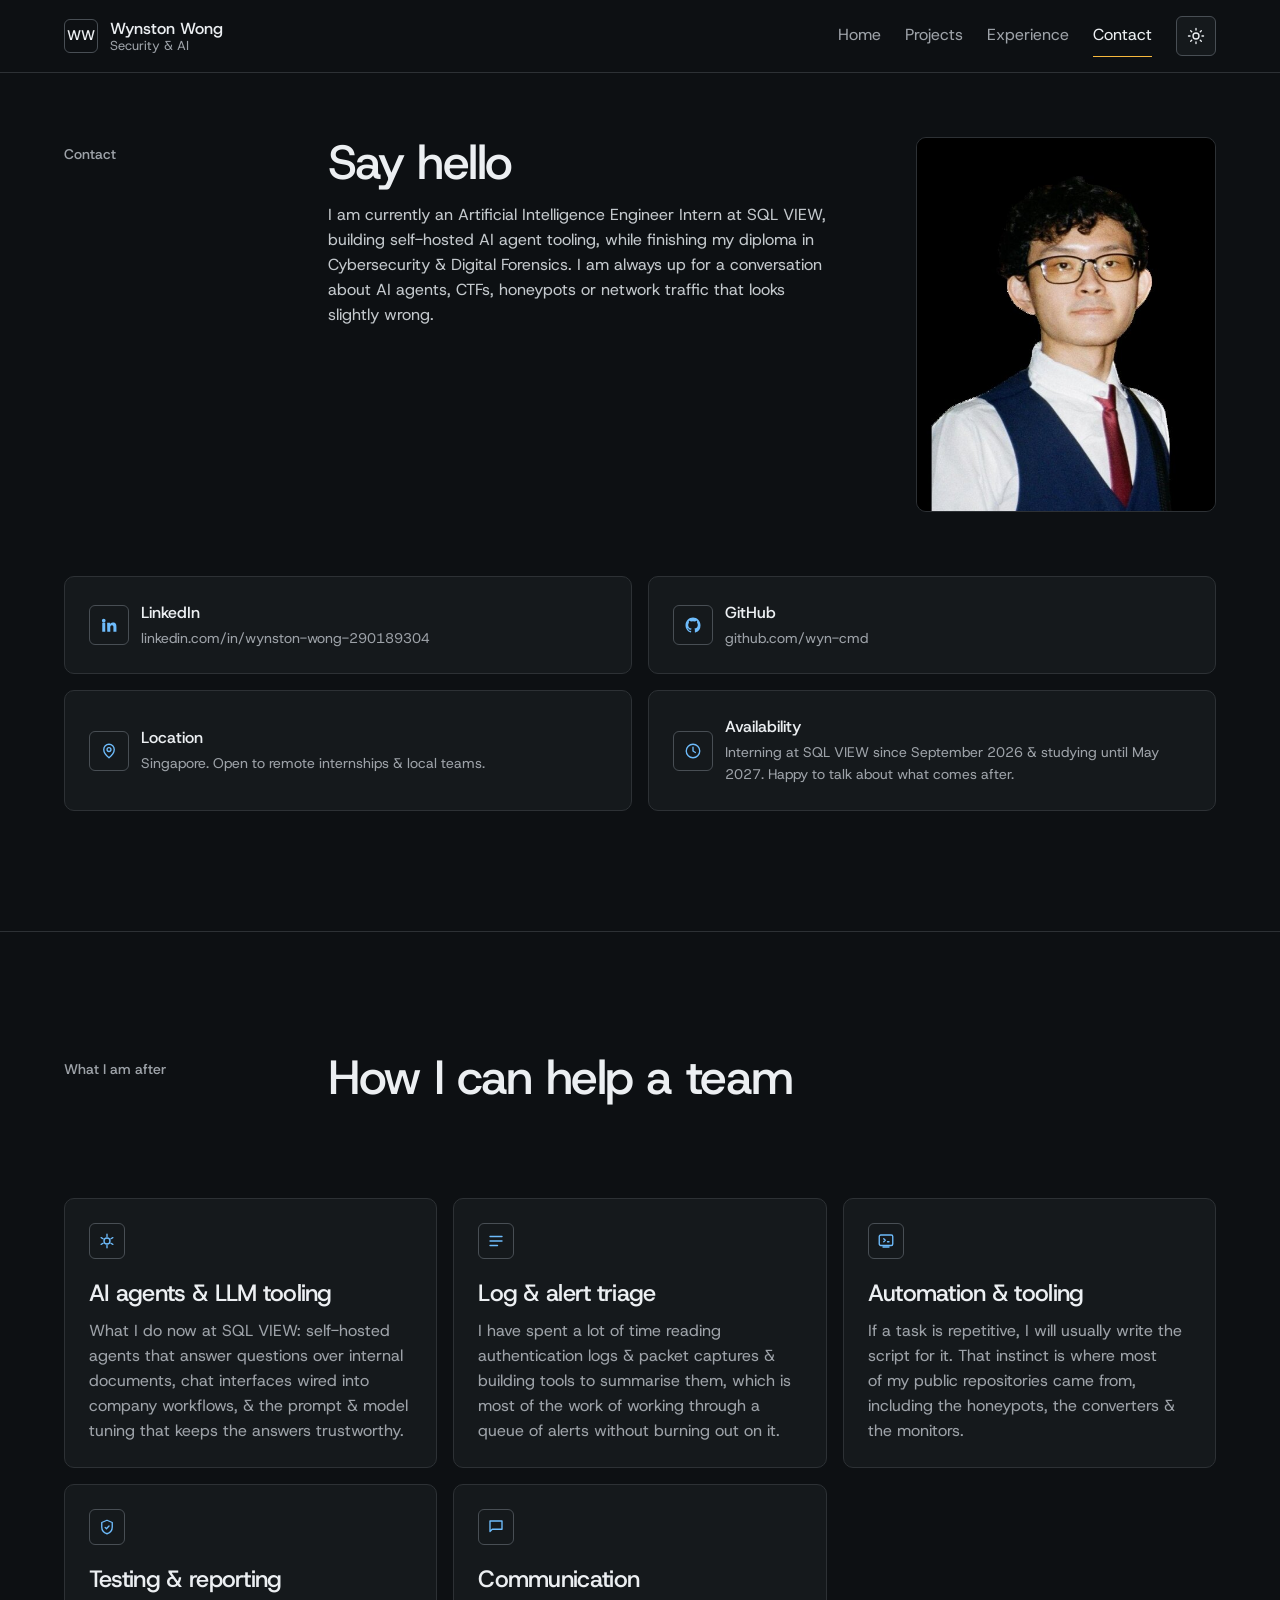
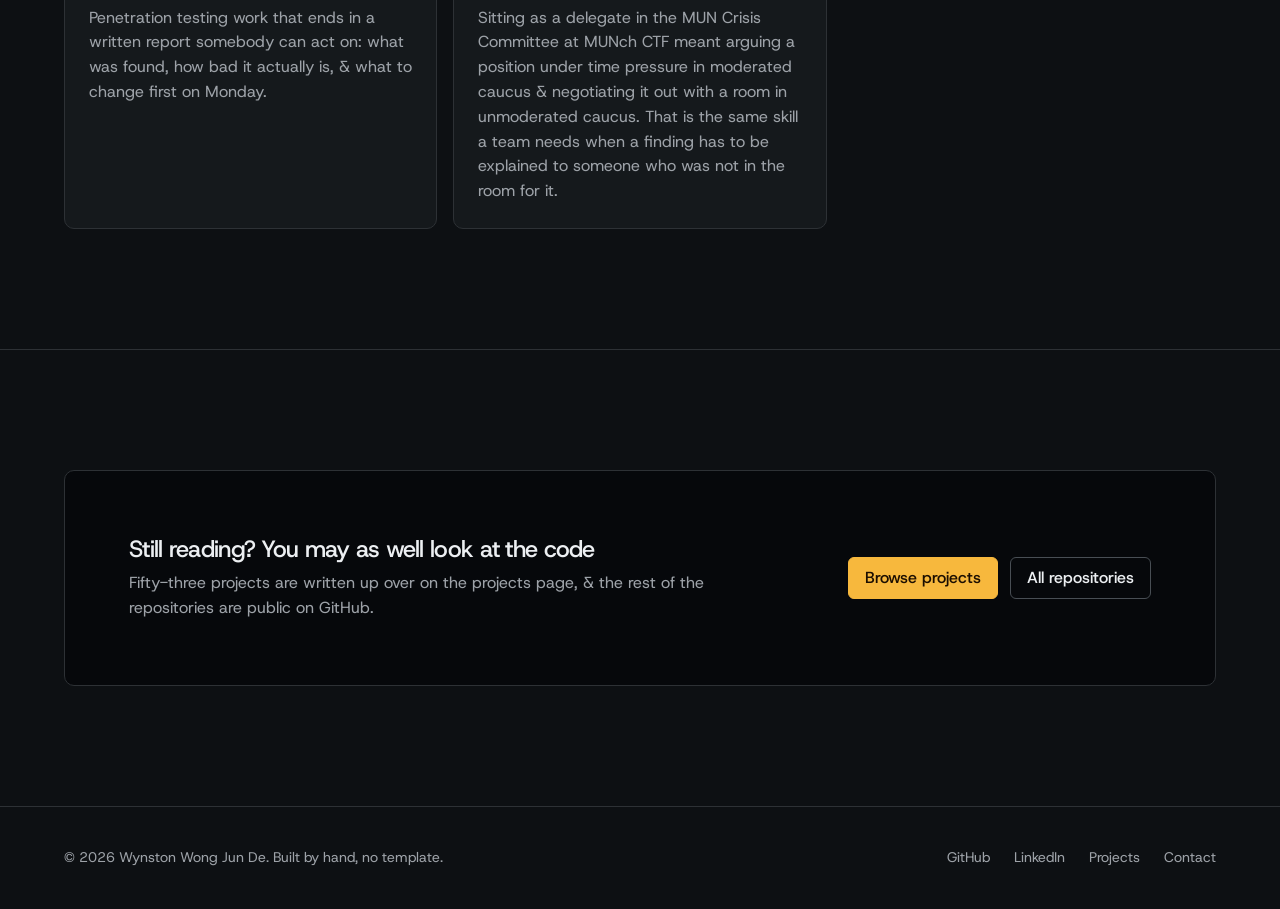
==== commit bacc6905: "write up glyph-audit and url-redirect-tracer on the projects page" ====
--- a/contact/index.html
+++ b/contact/index.html
@@ -13,9 +13,9 @@
     <meta content="https://wyn-cmd.github.io/portfolio/contact/" property="og:url"/>
     <meta content="summary" name="twitter:card"/>
     <!-- Theme & Branding -->
-    <meta content="#080b14" media="(prefers-color-scheme: dark)" name="theme-color"/>
-    <meta content="#f6f8fc" media="(prefers-color-scheme: light)" name="theme-color"/>
-    <link href="data:image/svg+xml,%3Csvg xmlns='http://www.w3.org/2000/svg' viewBox='0 0 32 32'%3E%3Crect width='32' height='32' rx='8' fill='%234cc4ff'/%3E%3Ctext x='16' y='22' font-family='monospace' font-size='16' font-weight='bold' text-anchor='middle' fill='%23041220'%3EW%3C/text%3E%3C/svg%3E" rel="icon"/>
+    <meta content="#16191f" media="(prefers-color-scheme: dark)" name="theme-color"/>
+    <meta content="#fbf9f4" media="(prefers-color-scheme: light)" name="theme-color"/>
+    <link href="data:image/svg+xml,%3Csvg xmlns='http://www.w3.org/2000/svg' viewBox='0 0 32 32'%3E%3Crect width='32' height='32' rx='6' fill='%2316191f'/%3E%3Ctext x='16' y='22' font-family='sans-serif' font-size='17' font-weight='600' text-anchor='middle' fill='%23f5b84a'%3EW%3C/text%3E%3C/svg%3E" rel="icon"/>
     <link href="https://fonts.googleapis.com" rel="preconnect"/>
     <link crossorigin="" href="https://fonts.gstatic.com" rel="preconnect"/>
     <link href="https://fonts.googleapis.com/css2?family=Host+Grotesk:wght@400;500;600&amp;family=Atkinson+Hyperlegible+Mono:wght@400;500&amp;display=swap" rel="stylesheet"/>
@@ -218,7 +218,7 @@
                     <div>
                         <h3>Still reading? You may as well look at the code</h3>
                         <p>
-                            Fifty-one projects are written up over on the projects page, &amp; the rest
+                            Fifty-three projects are written up over on the projects page, &amp; the rest
                             of the repositories are public on GitHub.
                         </p>
                     </div>
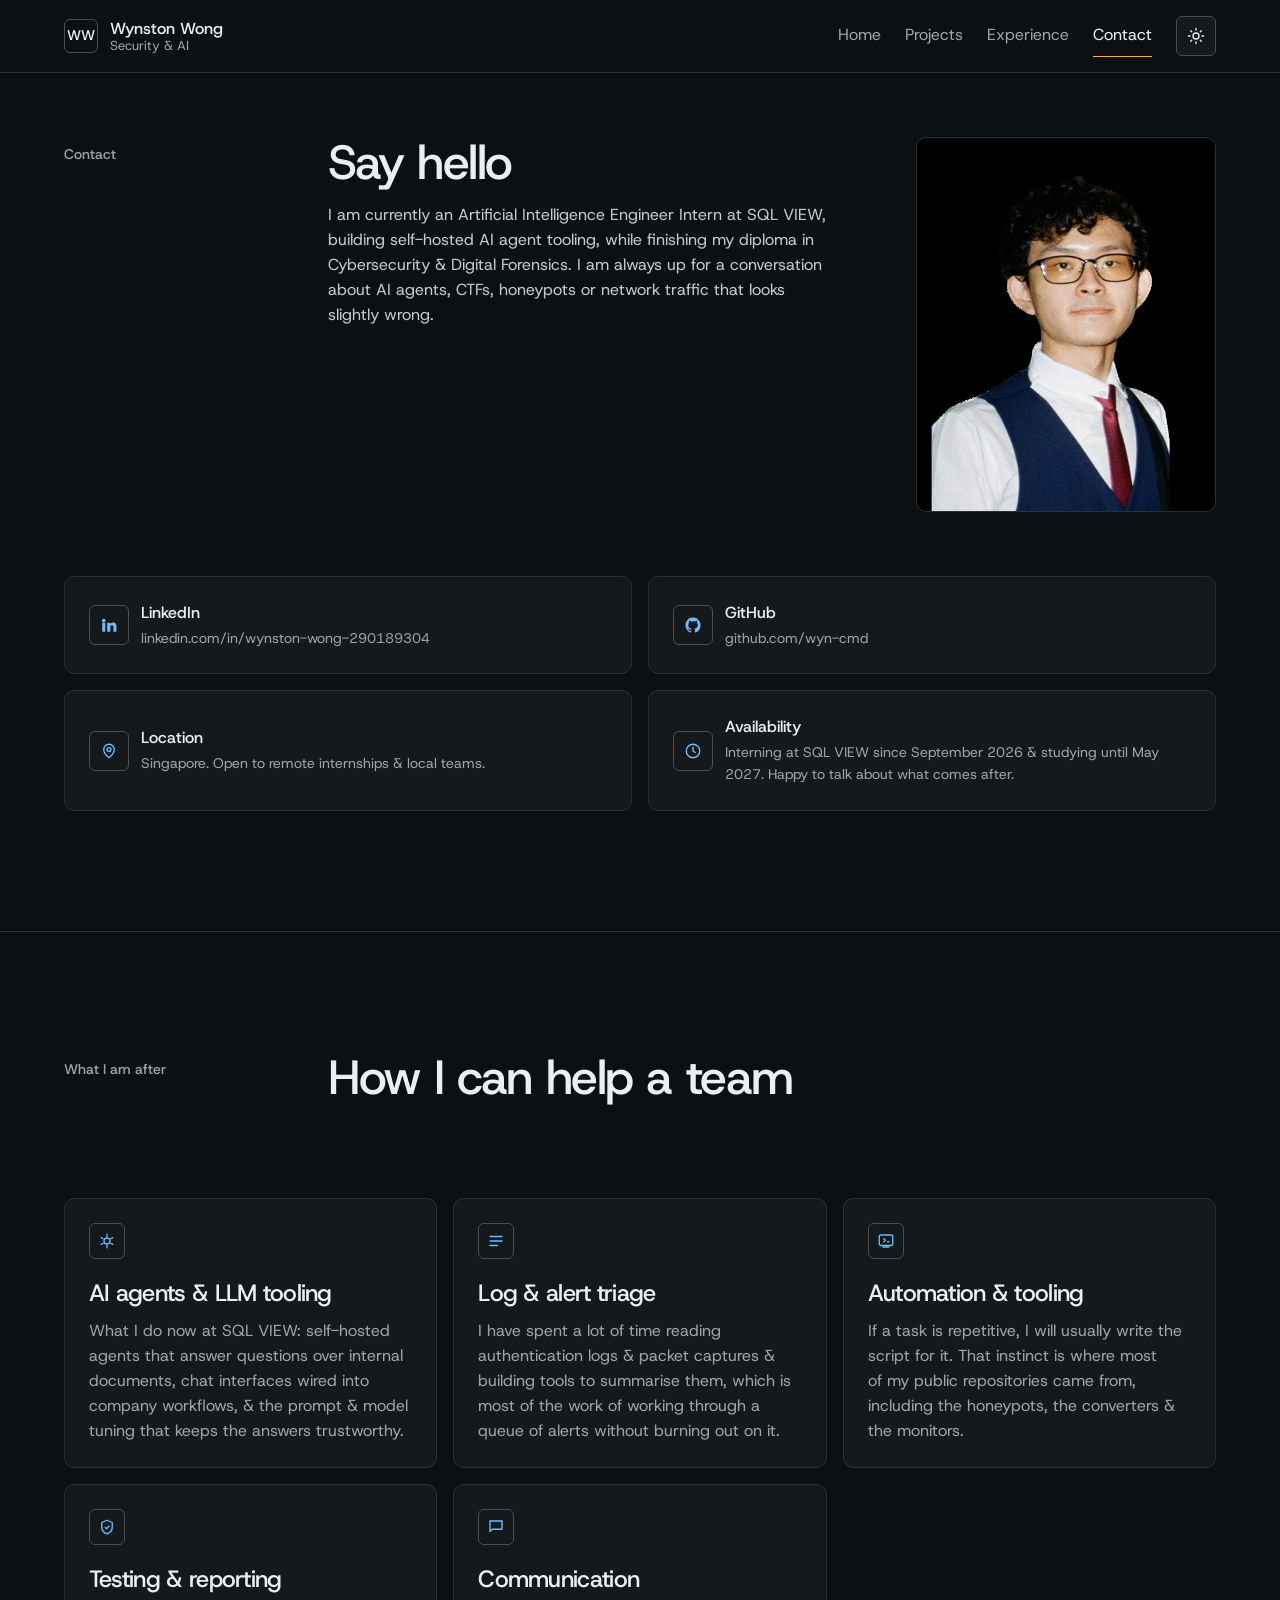
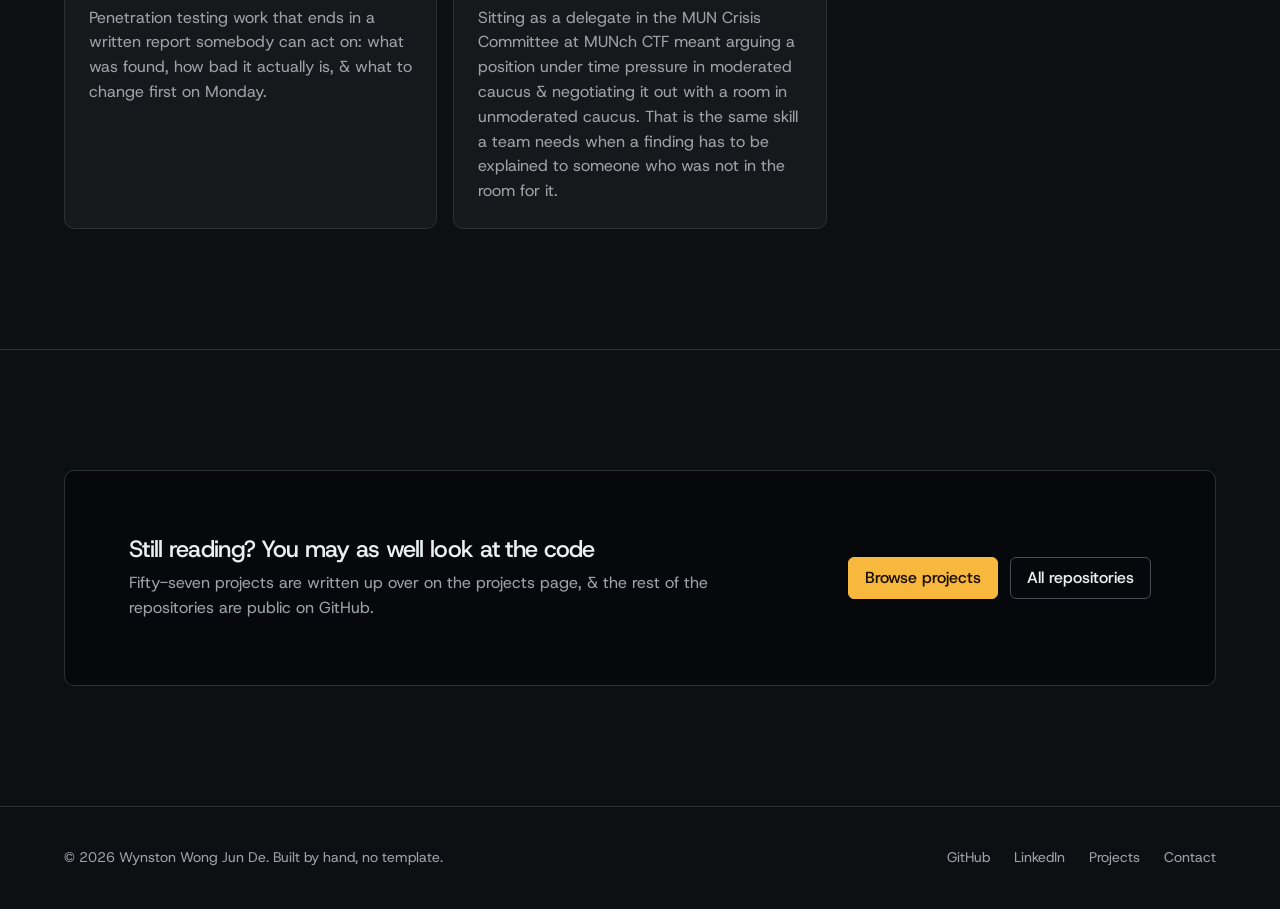
==== commit 2f6530e9: "Add har-sanitize, docstring-guard, pool-odds and md-anchor-lint to projects page and update total pr" ====
--- a/contact/index.html
+++ b/contact/index.html
@@ -88,7 +88,7 @@
                     <a class="contact-card reveal" href="https://www.linkedin.com/in/wynston-wong-290189304/" rel="noopener" target="_blank">
                         <span aria-hidden="true" class="contact-card__icon">
                             <svg fill="currentColor" viewBox="0 0 24 24">
-                                <path d="M4.98 3.5a2.5 2.5 0 1 0 0 5 2.5 2.5 0 0 0 0-5zM3 9h4v12H3zM9.5 9h3.8v1.7h.05c.53-.95 1.83-1.95 3.77-1.95 4.03 0 4.78 2.5 4.78 5.75V21h-4v-5.6c0-1.34-.03-3.06-1.94-3.06-1.94 0-2.24 1.45-2.24 2.96V21h-4z"></path>
+                                <path d="M4.98 3.5a2.5 2.5 0 1 0 0 5 2.5 2.5 0 0 0 0-5zM3 9h4v12H3zM9.5 9h3.8v1.7h.05c.57-.95 1.83-1.95 3.77-1.95 4.03 0 4.78 2.5 4.78 5.75V21h-4v-5.6c0-1.34-.03-3.06-1.94-3.06-1.94 0-2.24 1.45-2.24 2.96V21h-4z"></path>
                             </svg>
                         </span>
                         <span>
@@ -99,7 +99,7 @@
                     <a class="contact-card reveal" href="https://github.com/wyn-cmd" rel="noopener" target="_blank">
                         <span aria-hidden="true" class="contact-card__icon">
                             <svg fill="currentColor" viewBox="0 0 24 24">
-                                <path d="M12 2C6.48 2 2 6.58 2 12.25c0 4.53 2.87 8.37 6.84 9.73.5.09.68-.22.68-.49v-1.7c-2.78.62-3.37-1.37-3.37-1.37-.45-1.18-1.11-1.5-1.11-1.5-.91-.63.07-.62.07-.62 1 .07 1.53 1.06 1.53 1.06.89 1.57 2.34 1.12 2.91.86.09-.66.35-1.12.63-1.41-2.22-.26-4.56-1.14-4.56-5.07 0-1.12.39-2.03 1.03-2.75-.1-.26-.45-1.3.1-2.71 0 0 .84-.28 2.75 1.05a9.28 9.28 0 0 1 5 0c1.91-1.33 2.75-1.05 2.75-1.05.55 1.41.2 2.45.1 2.71.64.72 1.03 1.63 1.03 2.75 0 3.94-2.34 4.81-4.57 5.06.36.32.68.94.68 1.9v2.81c0 .27.18.59.69.49A10.06 10.06 0 0 0 22 12.25C22 6.58 17.52 2 12 2z"></path>
+                                <path d="M12 2C6.48 2 2 6.58 2 12.25c0 4.57 2.87 8.37 6.84 9.73.5.09.68-.22.68-.49v-1.7c-2.78.62-3.37-1.37-3.37-1.37-.45-1.18-1.11-1.5-1.11-1.5-.91-.63.07-.62.07-.62 1 .07 1.57 1.06 1.57 1.06.89 1.57 2.34 1.12 2.91.86.09-.66.35-1.12.63-1.41-2.22-.26-4.56-1.14-4.56-5.07 0-1.12.39-2.03 1.03-2.75-.1-.26-.45-1.3.1-2.71 0 0 .84-.28 2.75 1.05a9.28 9.28 0 0 1 5 0c1.91-1.33 2.75-1.05 2.75-1.05.55 1.41.2 2.45.1 2.71.64.72 1.03 1.63 1.03 2.75 0 3.94-2.34 4.81-4.57 5.06.36.32.68.94.68 1.9v2.81c0 .27.18.59.69.49A10.06 10.06 0 0 0 22 12.25C22 6.58 17.52 2 12 2z"></path>
                             </svg>
                         </span>
                         <span>
@@ -218,7 +218,7 @@
                     <div>
                         <h3>Still reading? You may as well look at the code</h3>
                         <p>
-                            Fifty-three projects are written up over on the projects page, &amp; the rest
+                            Fifty-seven projects are written up over on the projects page, &amp; the rest
                             of the repositories are public on GitHub.
                         </p>
                     </div>
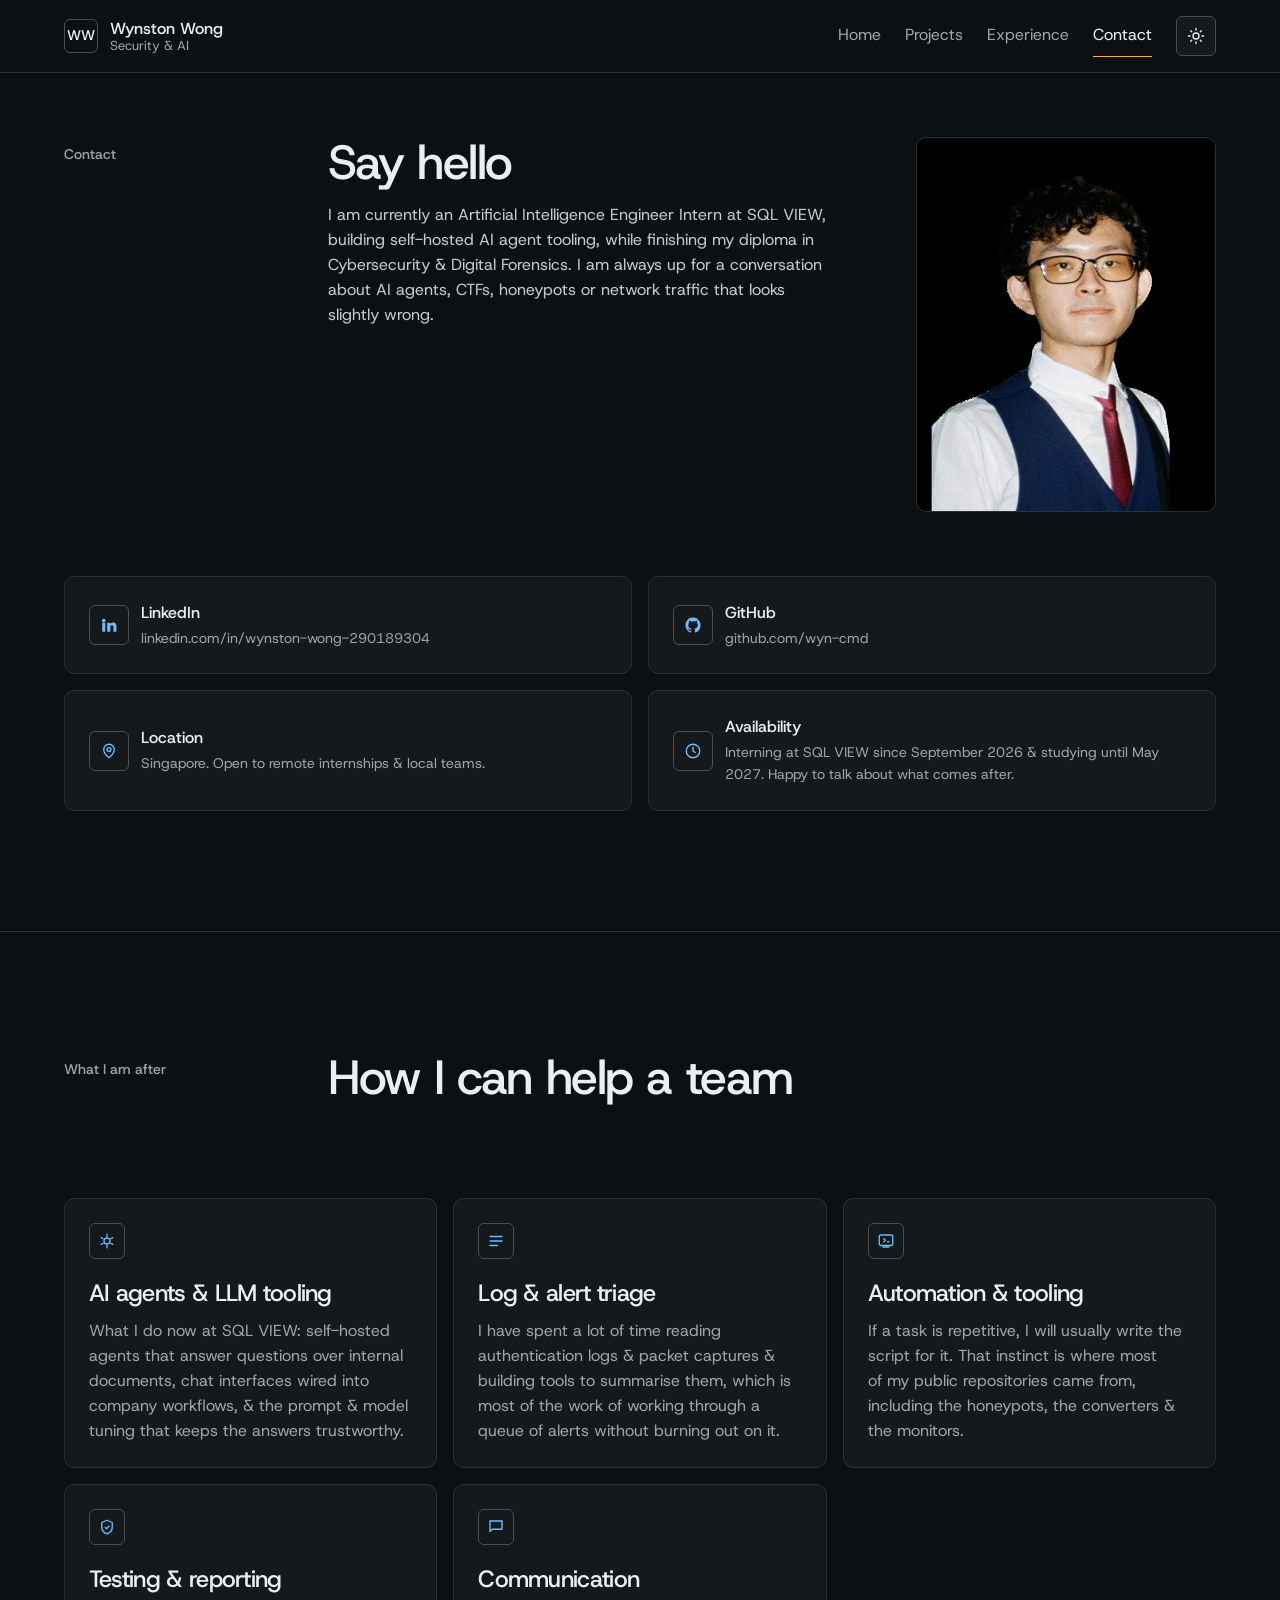
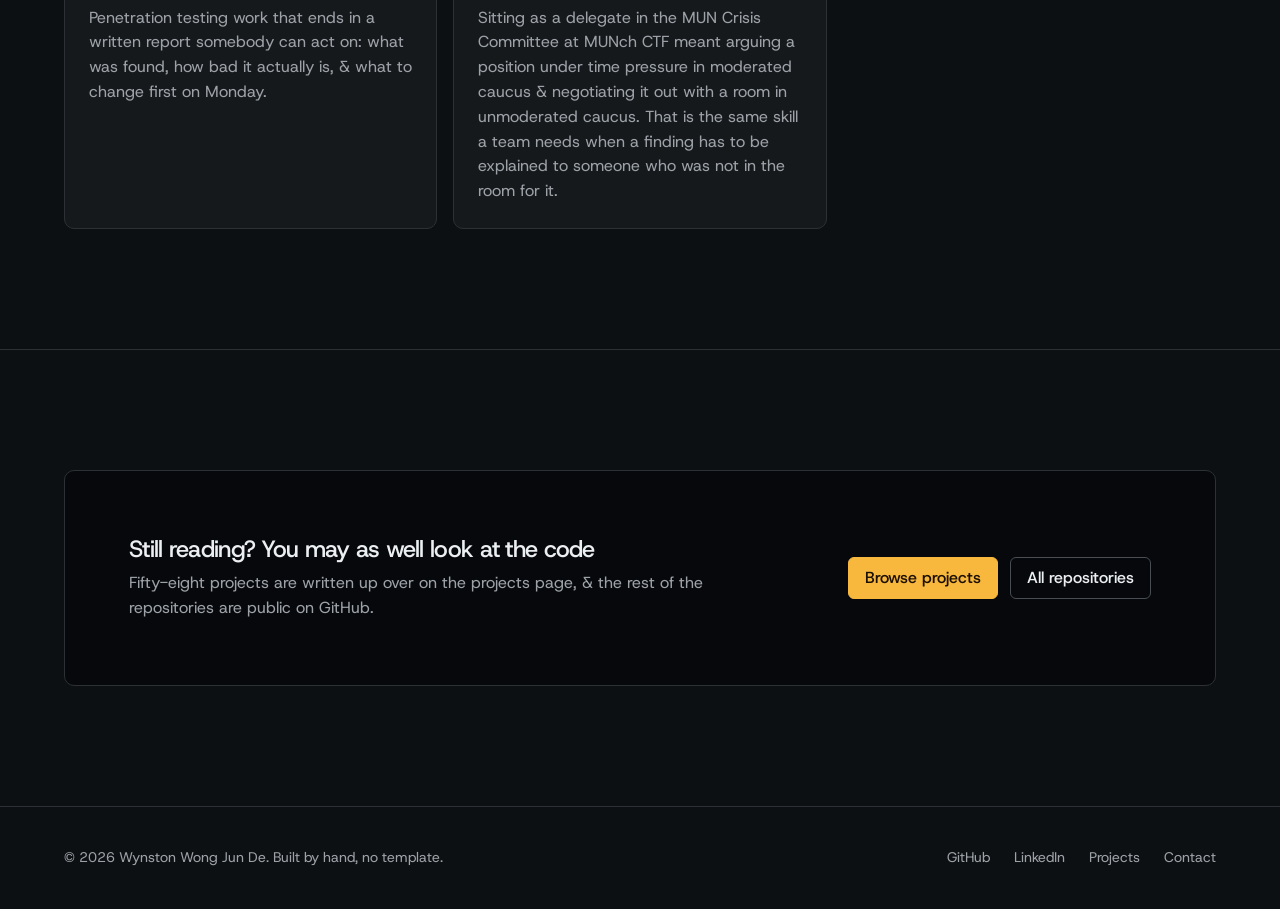
==== commit bdf1d463: "add svg-icons to the projects page" ====
--- a/contact/index.html
+++ b/contact/index.html
@@ -218,7 +218,7 @@
                     <div>
                         <h3>Still reading? You may as well look at the code</h3>
                         <p>
-                            Fifty-seven projects are written up over on the projects page, &amp; the rest
+                            Fifty-eight projects are written up over on the projects page, &amp; the rest
                             of the repositories are public on GitHub.
                         </p>
                     </div>
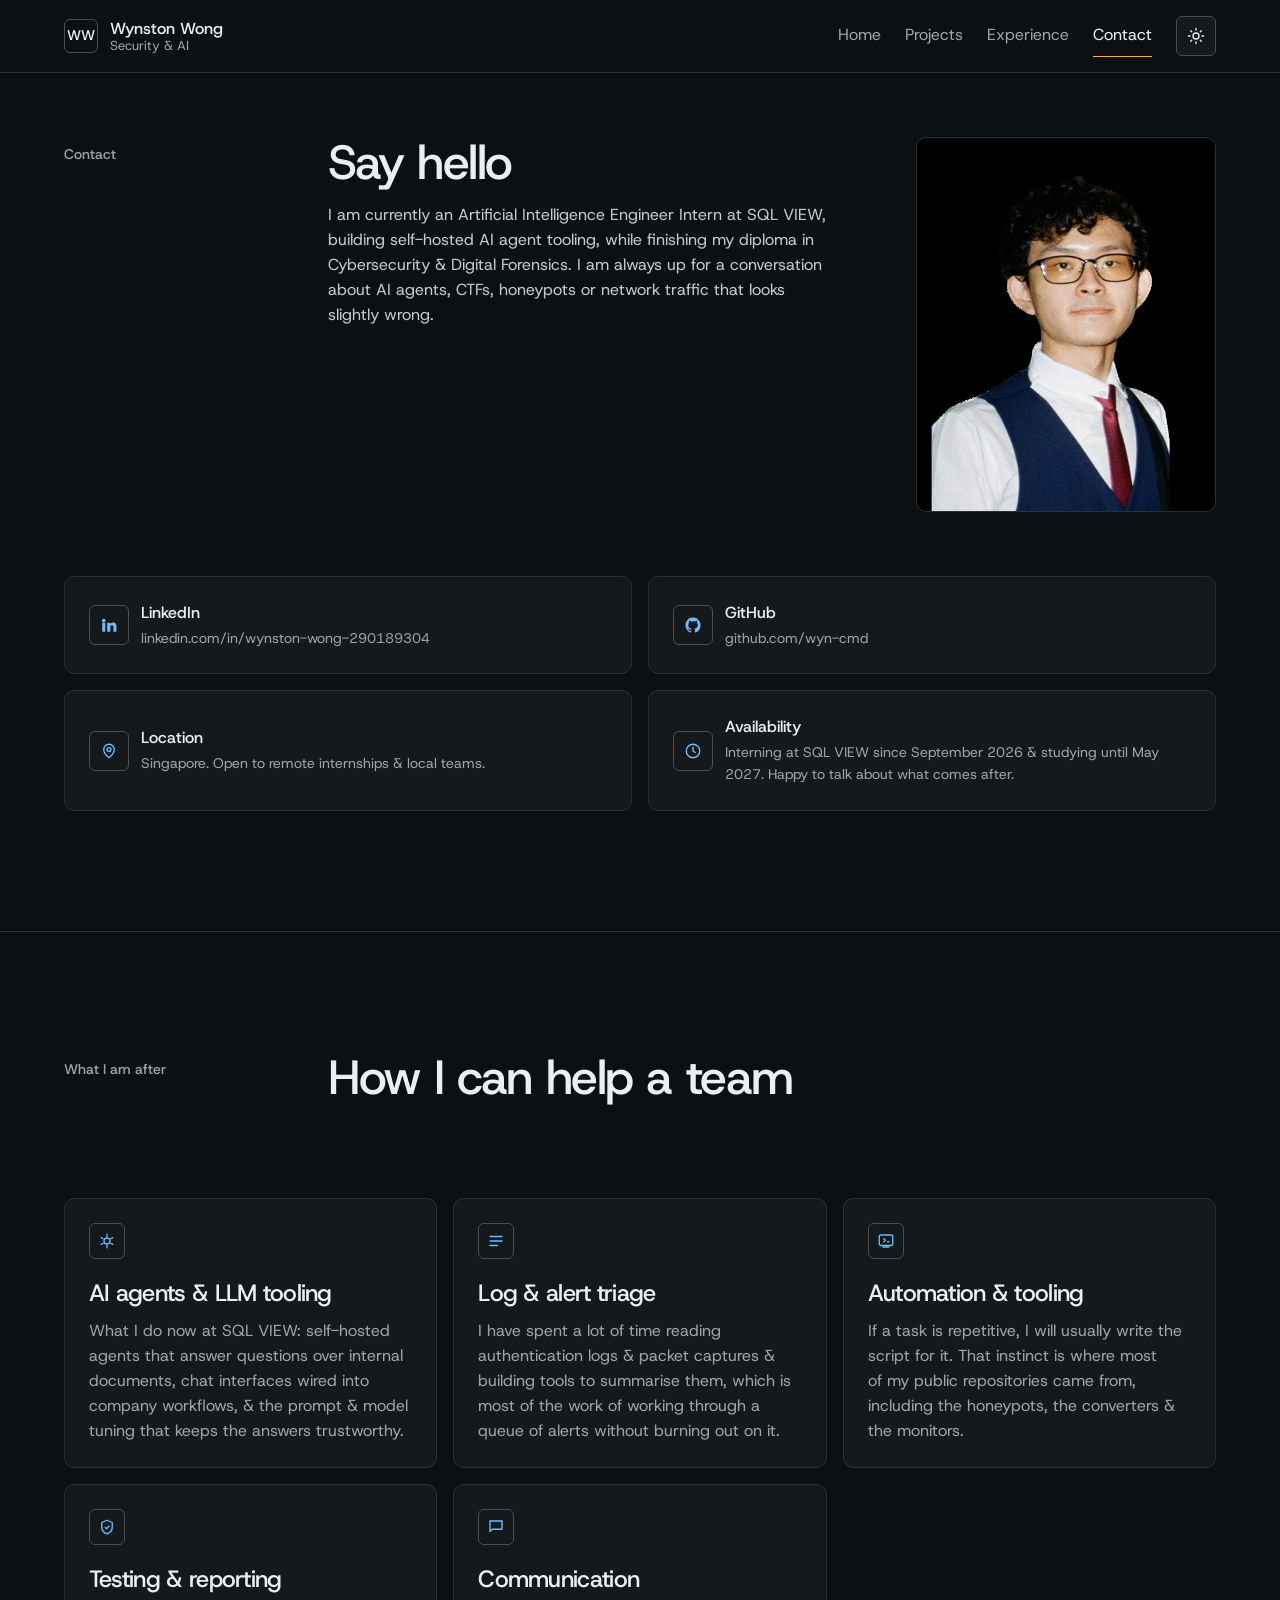
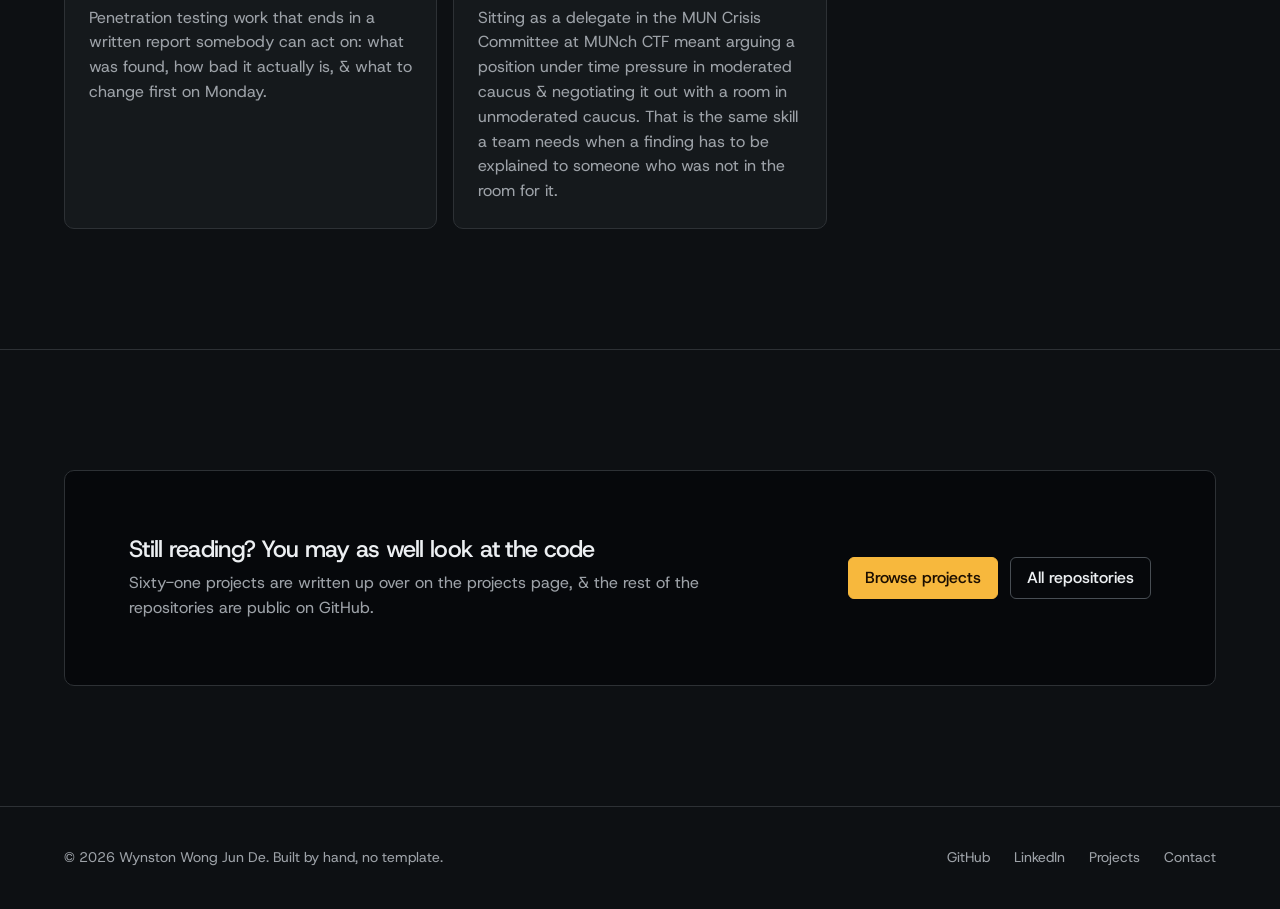
==== commit 0cd242b2: "Add entropy-scan, csv-preflight and libertum to projects page" ====
--- a/contact/index.html
+++ b/contact/index.html
@@ -218,7 +218,7 @@
                     <div>
                         <h3>Still reading? You may as well look at the code</h3>
                         <p>
-                            Fifty-eight projects are written up over on the projects page, &amp; the rest
+                            Sixty-one projects are written up over on the projects page, &amp; the rest
                             of the repositories are public on GitHub.
                         </p>
                     </div>
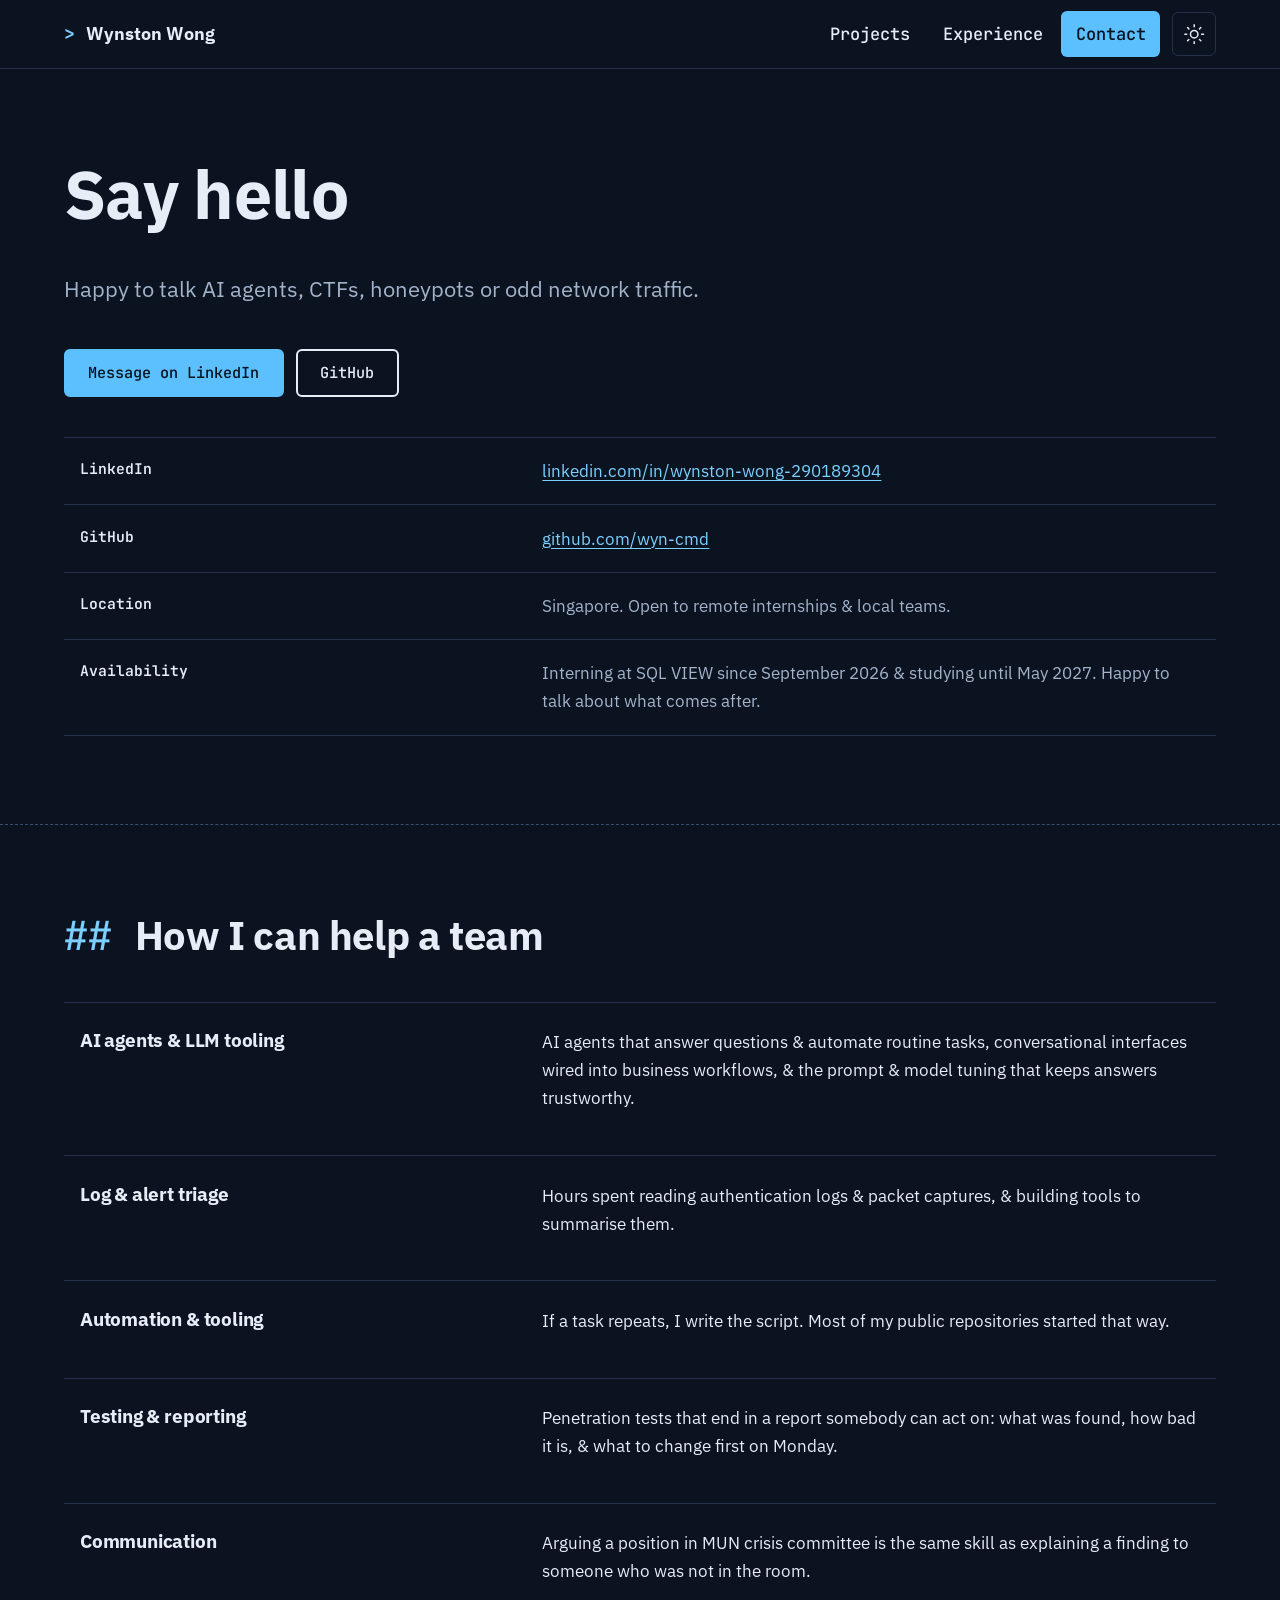
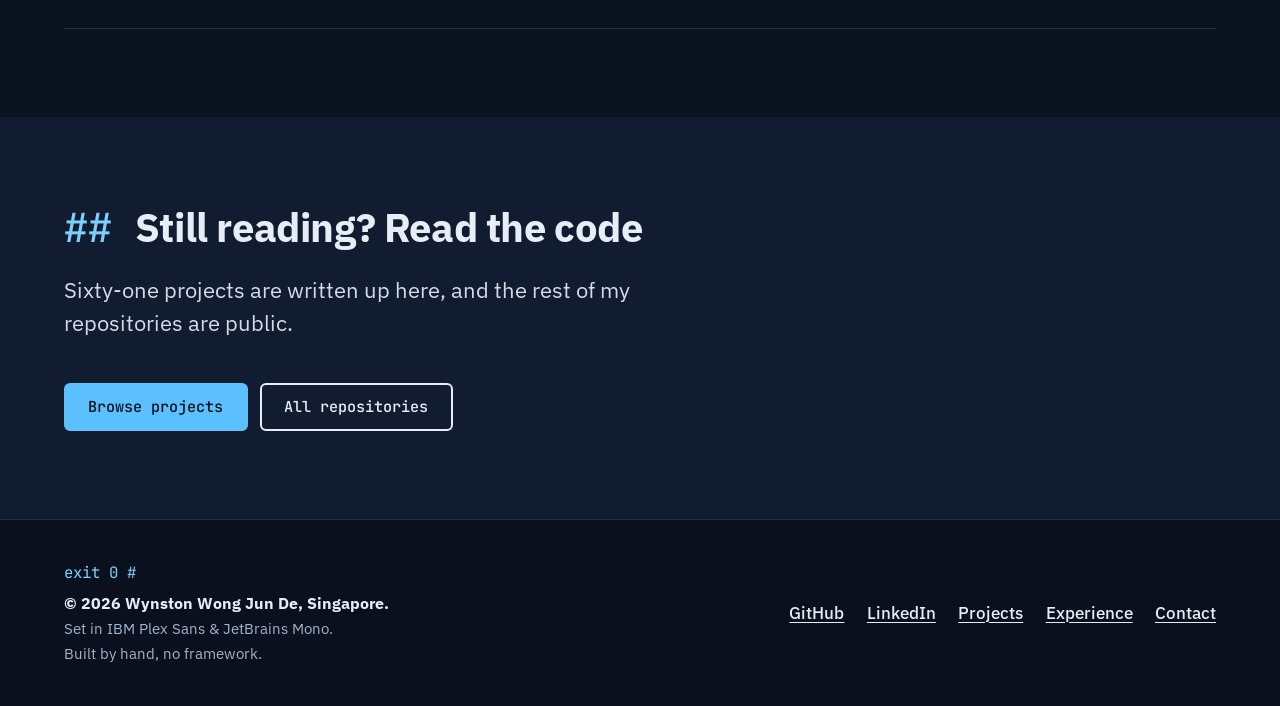
==== commit e1e631fe: "Rebuild the site on a terminal theme Swap the Console palette for a terminal look: IBM Plex Sans and" ====
--- a/contact/index.html
+++ b/contact/index.html
@@ -1,246 +1,191 @@
 <!DOCTYPE html>
-<html data-theme="dark" lang="en">
+<html lang="en" data-theme="light">
 <head>
-    <meta charset="utf-8"/>
-    <meta content="width=device-width, initial-scale=1.0" name="viewport"/>
-    <title>Contact | Wynston Wong</title>
-    <meta content="Get in touch with Wynston Wong Jun De, a Cybersecurity &amp; Digital Forensics student at Ngee Ann Polytechnic, for internships, CTF teams &amp; security work." name="description"/>
-    <!-- Open Graph / Social -->
-    <meta content="website" property="og:type"/>
-    <meta content="Wynston Wong" property="og:site_name"/>
-    <meta content="Contact | Wynston Wong" property="og:title"/>
-    <meta content="Get in touch with Wynston Wong Jun De, a Cybersecurity &amp; Digital Forensics student at Ngee Ann Polytechnic, for internships, CTF teams &amp; security work." property="og:description"/>
-    <meta content="https://wyn-cmd.github.io/portfolio/contact/" property="og:url"/>
-    <meta content="summary" name="twitter:card"/>
-    <!-- Theme & Branding -->
-    <meta content="#16191f" media="(prefers-color-scheme: dark)" name="theme-color"/>
-    <meta content="#fbf9f4" media="(prefers-color-scheme: light)" name="theme-color"/>
-    <link href="data:image/svg+xml,%3Csvg xmlns='http://www.w3.org/2000/svg' viewBox='0 0 32 32'%3E%3Crect width='32' height='32' rx='6' fill='%2316191f'/%3E%3Ctext x='16' y='22' font-family='sans-serif' font-size='17' font-weight='600' text-anchor='middle' fill='%23f5b84a'%3EW%3C/text%3E%3C/svg%3E" rel="icon"/>
-    <link href="https://fonts.googleapis.com" rel="preconnect"/>
-    <link crossorigin="" href="https://fonts.gstatic.com" rel="preconnect"/>
-    <link href="https://fonts.googleapis.com/css2?family=Host+Grotesk:wght@400;500;600&amp;family=Atkinson+Hyperlegible+Mono:wght@400;500&amp;display=swap" rel="stylesheet"/>
-    <link href="../style.css" rel="stylesheet"/>
-    <script>
-        (function() {
-            try {
-                const savedTheme = localStorage.getItem("portfolio-theme");
-                if (savedTheme === "light" || savedTheme === "dark") {
-                    document.documentElement.setAttribute("data-theme", savedTheme);
-                }
-            } catch (err) {
-                // Silent fail for restricted localStorage environments
-            }
-        })();
-    </script>
+<meta charset="utf-8">
+<meta name="viewport" content="width=device-width, initial-scale=1">
+<title>Contact | Wynston Wong</title>
+<meta name="description" content="Contact Wynston Wong, an AI engineer intern at SQL VIEW: LinkedIn, GitHub, location &amp; availability, and the kinds of work to talk about.">
+<meta property="og:type" content="website">
+<meta property="og:site_name" content="Wynston Wong">
+<meta property="og:title" content="Contact | Wynston Wong">
+<meta property="og:description" content="Contact Wynston Wong, an AI engineer intern at SQL VIEW: LinkedIn, GitHub, location &amp; availability, and the kinds of work to talk about.">
+<meta name="twitter:card" content="summary">
+<meta name="theme-color" media="(prefers-color-scheme: light)" content="#f4f7fb">
+<meta name="theme-color" media="(prefers-color-scheme: dark)" content="#0b1220">
+<link rel="icon" href="data:image/svg+xml,%3Csvg xmlns='http://www.w3.org/2000/svg' viewBox='0 0 32 32'%3E%3Crect width='32' height='32' rx='6' fill='%230b1220'/%3E%3Ctext x='16' y='24' font-family='Arial,sans-serif' font-weight='900' font-size='22' text-anchor='middle' fill='%235cc0ff'%3EW%3C/text%3E%3C/svg%3E">
+<link rel="preconnect" href="https://fonts.googleapis.com">
+<link rel="preconnect" href="https://fonts.gstatic.com" crossorigin>
+<link rel="stylesheet" href="https://fonts.googleapis.com/css2?family=IBM+Plex+Sans:wght@400;500;600;700&family=JetBrains+Mono:wght@400;500;700&amp;display=swap">
+<link rel="stylesheet" href="../style.css">
+<script>
+// Apply the saved colour theme (else the visitor's system setting) before first paint.
+try {
+  var saved = localStorage.getItem("portfolio-theme");
+  var theme = saved === "light" || saved === "dark" ? saved : "dark";
+  document.documentElement.setAttribute("data-theme", theme);
+} catch (err) {}
+</script>
 </head>
 <body>
-    <a class="skip-link" href="#main">Skip to content</a>
-    <header class="nav">
-        <div class="wrap nav__inner">
-            <a class="brand" href="../">
-                <span class="brand__mark">WW</span>
-                <span class="brand__text">
-                    Wynston Wong
-                    <small>Security &amp; AI</small>
-                </span>
-            </a>
-            <nav aria-label="Primary" class="nav__links" data-nav-links="" id="primary-nav">
-                <a href="../">Home</a>
-                <a href="../projects/">Projects</a>
-                <a href="../experience/">Experience</a>
-                <a aria-current="page" href="../contact/">Contact</a>
-            </nav>
-            <button aria-label="Switch theme" class="icon-btn" data-theme-toggle="" type="button">
-                <svg aria-hidden="true" class="icon-sun" fill="none" stroke="currentColor" stroke-linecap="round" stroke-width="1.8" viewBox="0 0 24 24">
-                    <circle cx="12" cy="12" r="4"></circle>
-                    <path d="M12 2v2M12 20v2M4.9 4.9l1.4 1.4M17.7 17.7l1.4 1.4M2 12h2M20 12h2M4.9 19.1l1.4-1.4M17.7 6.3l1.4-1.4"></path>
-                </svg>
-                <svg aria-hidden="true" class="icon-moon" fill="none" stroke="currentColor" stroke-linecap="round" stroke-width="1.8" style="display:none" viewBox="0 0 24 24">
-                    <path d="M21 12.8A9 9 0 1 1 11.2 3a7 7 0 0 0 9.8 9.8z"></path>
-                </svg>
-            </button>
-            <button aria-controls="primary-nav" aria-expanded="false" aria-label="Open menu" class="icon-btn nav__toggle" data-nav-toggle="" type="button">
-                <svg aria-hidden="true" fill="none" stroke="currentColor" stroke-linecap="round" stroke-width="1.8" viewBox="0 0 24 24">
-                    <path d="M4 7h16M4 12h16M4 17h16"></path>
-                </svg>
-            </button>
-        </div>
-    </header>
-    <main id="main">
-        <section class="section section--flush" style="padding-top:64px">
-            <div class="wrap">
-                <div class="contact-intro">
-                <div class="section__head">
-                    <h2>Say hello</h2>
-                    <div class="kicker">Contact</div>
-                    <p>
-                        I am currently an Artificial Intelligence Engineer Intern at SQL VIEW,
-                        building self-hosted AI agent tooling, while finishing my diploma in
-                        Cybersecurity &amp; Digital Forensics. I am always up for a conversation about
-                        AI agents, CTFs, honeypots or network traffic that looks slightly wrong.
-                    </p>
-                </div>
-                <div class="contact-photo">
-<img alt="Wynston Wong Jun De" src="../assets/profile/wynston-profile.jpg"/>
+<svg class="sprite" width="0" height="0" aria-hidden="true" focusable="false" style="position:absolute"><defs><symbol id="l-bot" viewBox="0 0 24 24"><path d="M12 8V4H8" />
+  <rect width="16" height="12" x="4" y="8" rx="2" />
+  <path d="M2 14h2" />
+  <path d="M20 14h2" />
+  <path d="M15 13v2" />
+  <path d="M9 13v2" /></symbol><symbol id="l-brain-circuit" viewBox="0 0 24 24"><path d="M12 5a3 3 0 1 0-5.997.125 4 4 0 0 0-2.526 5.77 4 4 0 0 0 .556 6.588A4 4 0 1 0 12 18Z" />
+  <path d="M9 13a4.5 4.5 0 0 0 3-4" />
+  <path d="M6.003 5.125A3 3 0 0 0 6.401 6.5" />
+  <path d="M3.477 10.896a4 4 0 0 1 .585-.396" />
+  <path d="M6 18a4 4 0 0 1-1.967-.516" />
+  <path d="M12 13h4" />
+  <path d="M12 18h6a2 2 0 0 1 2 2v1" />
+  <path d="M12 8h8" />
+  <path d="M16 8V5a2 2 0 0 1 2-2" />
+  <circle cx="16" cy="13" r=".5" />
+  <circle cx="18" cy="3" r=".5" />
+  <circle cx="20" cy="21" r=".5" />
+  <circle cx="20" cy="8" r=".5" /></symbol><symbol id="l-bug" viewBox="0 0 24 24"><path d="m8 2 1.88 1.88" />
+  <path d="M14.12 3.88 16 2" />
+  <path d="M9 7.13v-1a3.003 3.003 0 1 1 6 0v1" />
+  <path d="M12 20c-3.3 0-6-2.7-6-6v-3a4 4 0 0 1 4-4h4a4 4 0 0 1 4 4v3c0 3.3-2.7 6-6 6" />
+  <path d="M12 20v-9" />
+  <path d="M6.53 9C4.6 8.8 3 7.1 3 5" />
+  <path d="M6 13H2" />
+  <path d="M3 21c0-2.1 1.7-3.9 3.8-4" />
+  <path d="M20.97 5c0 2.1-1.6 3.8-3.5 4" />
+  <path d="M22 13h-4" />
+  <path d="M17.2 17c2.1.1 3.8 1.9 3.8 4" /></symbol><symbol id="l-chart-column" viewBox="0 0 24 24"><path d="M3 3v16a2 2 0 0 0 2 2h16" />
+  <path d="M18 17V9" />
+  <path d="M13 17V5" />
+  <path d="M8 17v-3" /></symbol><symbol id="l-code-xml" viewBox="0 0 24 24"><path d="m18 16 4-4-4-4" />
+  <path d="m6 8-4 4 4 4" />
+  <path d="m14.5 4-5 16" /></symbol><symbol id="l-cpu" viewBox="0 0 24 24"><rect width="16" height="16" x="4" y="4" rx="2" />
+  <rect width="6" height="6" x="9" y="9" rx="1" />
+  <path d="M15 2v2" />
+  <path d="M15 20v2" />
+  <path d="M2 15h2" />
+  <path d="M2 9h2" />
+  <path d="M20 15h2" />
+  <path d="M20 9h2" />
+  <path d="M9 2v2" />
+  <path d="M9 20v2" /></symbol><symbol id="l-file-pen-line" viewBox="0 0 24 24"><path d="m18 5-2.414-2.414A2 2 0 0 0 14.172 2H6a2 2 0 0 0-2 2v16a2 2 0 0 0 2 2h12a2 2 0 0 0 2-2" />
+  <path d="M21.378 12.626a1 1 0 0 0-3.004-3.004l-4.01 4.012a2 2 0 0 0-.506.854l-.837 2.87a.5.5 0 0 0 .62.62l2.87-.837a2 2 0 0 0 .854-.506z" />
+  <path d="M8 18h1" /></symbol><symbol id="l-file-search" viewBox="0 0 24 24"><path d="M14 2v4a2 2 0 0 0 2 2h4" />
+  <path d="M4.268 21a2 2 0 0 0 1.727 1H18a2 2 0 0 0 2-2V7l-5-5H6a2 2 0 0 0-2 2v3" />
+  <path d="m9 18-1.5-1.5" />
+  <circle cx="5" cy="14" r="3" /></symbol><symbol id="l-file-spreadsheet" viewBox="0 0 24 24"><path d="M15 2H6a2 2 0 0 0-2 2v16a2 2 0 0 0 2 2h12a2 2 0 0 0 2-2V7Z" />
+  <path d="M14 2v4a2 2 0 0 0 2 2h4" />
+  <path d="M8 13h2" />
+  <path d="M14 13h2" />
+  <path d="M8 17h2" />
+  <path d="M14 17h2" /></symbol><symbol id="l-fingerprint" viewBox="0 0 24 24"><path d="M12 10a2 2 0 0 0-2 2c0 1.02-.1 2.51-.26 4" />
+  <path d="M14 13.12c0 2.38 0 6.38-1 8.88" />
+  <path d="M17.29 21.02c.12-.6.43-2.3.5-3.02" />
+  <path d="M2 12a10 10 0 0 1 18-6" />
+  <path d="M2 16h.01" />
+  <path d="M21.8 16c.2-2 .131-5.354 0-6" />
+  <path d="M5 19.5C5.5 18 6 15 6 12a6 6 0 0 1 .34-2" />
+  <path d="M8.65 22c.21-.66.45-1.32.57-2" />
+  <path d="M9 6.8a6 6 0 0 1 9 5.2v2" /></symbol><symbol id="l-gamepad-2" viewBox="0 0 24 24"><line x1="6" x2="10" y1="11" y2="11" />
+  <line x1="8" x2="8" y1="9" y2="13" />
+  <line x1="15" x2="15.01" y1="12" y2="12" />
+  <line x1="18" x2="18.01" y1="10" y2="10" />
+  <path d="M17.32 5H6.68a4 4 0 0 0-3.978 3.59c-.006.052-.01.101-.017.152C2.604 9.416 2 14.456 2 16a3 3 0 0 0 3 3c1 0 1.5-.5 2-1l1.414-1.414A2 2 0 0 1 9.828 16h4.344a2 2 0 0 1 1.414.586L17 18c.5.5 1 1 2 1a3 3 0 0 0 3-3c0-1.545-.604-6.584-.685-7.258-.007-.05-.011-.1-.017-.151A4 4 0 0 0 17.32 5z" /></symbol><symbol id="l-globe" viewBox="0 0 24 24"><circle cx="12" cy="12" r="10" />
+  <path d="M12 2a14.5 14.5 0 0 0 0 20 14.5 14.5 0 0 0 0-20" />
+  <path d="M2 12h20" /></symbol><symbol id="l-hard-drive" viewBox="0 0 24 24"><line x1="22" x2="2" y1="12" y2="12" />
+  <path d="M5.45 5.11 2 12v6a2 2 0 0 0 2 2h16a2 2 0 0 0 2-2v-6l-3.45-6.89A2 2 0 0 0 16.76 4H7.24a2 2 0 0 0-1.79 1.11z" />
+  <line x1="6" x2="6.01" y1="16" y2="16" />
+  <line x1="10" x2="10.01" y1="16" y2="16" /></symbol><symbol id="l-lock-keyhole" viewBox="0 0 24 24"><circle cx="12" cy="16" r="1" />
+  <rect x="3" y="10" width="18" height="12" rx="2" />
+  <path d="M7 10V7a5 5 0 0 1 10 0v3" /></symbol><symbol id="l-network" viewBox="0 0 24 24"><rect x="16" y="16" width="6" height="6" rx="1" />
+  <rect x="2" y="16" width="6" height="6" rx="1" />
+  <rect x="9" y="2" width="6" height="6" rx="1" />
+  <path d="M5 16v-3a1 1 0 0 1 1-1h12a1 1 0 0 1 1 1v3" />
+  <path d="M12 12V8" /></symbol><symbol id="l-pin" viewBox="0 0 24 24"><path d="M12 17v5" />
+  <path d="M9 10.76a2 2 0 0 1-1.11 1.79l-1.78.9A2 2 0 0 0 5 15.24V16a1 1 0 0 0 1 1h12a1 1 0 0 0 1-1v-.76a2 2 0 0 0-1.11-1.79l-1.78-.9A2 2 0 0 1 15 10.76V7a1 1 0 0 1 1-1 2 2 0 0 0 0-4H8a2 2 0 0 0 0 4 1 1 0 0 1 1 1z" /></symbol><symbol id="l-scan-search" viewBox="0 0 24 24"><path d="M3 7V5a2 2 0 0 1 2-2h2" />
+  <path d="M17 3h2a2 2 0 0 1 2 2v2" />
+  <path d="M21 17v2a2 2 0 0 1-2 2h-2" />
+  <path d="M7 21H5a2 2 0 0 1-2-2v-2" />
+  <circle cx="12" cy="12" r="3" />
+  <path d="m16 16-1.9-1.9" /></symbol><symbol id="l-scroll-text" viewBox="0 0 24 24"><path d="M15 12h-5" />
+  <path d="M15 8h-5" />
+  <path d="M19 17V5a2 2 0 0 0-2-2H4" />
+  <path d="M8 21h12a2 2 0 0 0 2-2v-1a1 1 0 0 0-1-1H11a1 1 0 0 0-1 1v1a2 2 0 1 1-4 0V5a2 2 0 1 0-4 0v2a1 1 0 0 0 1 1h3" /></symbol><symbol id="l-shapes" viewBox="0 0 24 24"><path d="M8.3 10a.7.7 0 0 1-.626-1.079L11.4 3a.7.7 0 0 1 1.198-.043L16.3 8.9a.7.7 0 0 1-.572 1.1Z" />
+  <rect x="3" y="14" width="7" height="7" rx="1" />
+  <circle cx="17.5" cy="17.5" r="3.5" /></symbol><symbol id="l-shield-check" viewBox="0 0 24 24"><path d="M20 13c0 5-3.5 7.5-7.66 8.95a1 1 0 0 1-.67-.01C7.5 20.5 4 18 4 13V6a1 1 0 0 1 1-1c2 0 4.5-1.2 6.24-2.72a1.17 1.17 0 0 1 1.52 0C14.51 3.81 17 5 19 5a1 1 0 0 1 1 1z" />
+  <path d="m9 12 2 2 4-4" /></symbol><symbol id="l-user-round" viewBox="0 0 24 24"><circle cx="12" cy="8" r="5" />
+  <path d="M20 21a8 8 0 0 0-16 0" /></symbol><symbol id="s-cplusplus" viewBox="0 0 24 24"><path d="M22.394 6c-.167-.29-.398-.543-.652-.69L12.926.22c-.509-.294-1.34-.294-1.848 0L2.26 5.31c-.508.293-.923 1.013-.923 1.6v10.18c0 .294.104.62.271.91.167.29.398.543.652.69l8.816 5.09c.508.293 1.34.293 1.848 0l8.816-5.09c.254-.147.485-.4.652-.69.167-.29.27-.616.27-.91V6.91c.003-.294-.1-.62-.268-.91zM12 19.11c-3.92 0-7.109-3.19-7.109-7.11 0-3.92 3.19-7.11 7.11-7.11a7.133 7.133 0 016.156 3.553l-3.076 1.78a3.567 3.567 0 00-3.08-1.78A3.56 3.56 0 008.444 12 3.56 3.56 0 0012 15.555a3.57 3.57 0 003.08-1.778l3.078 1.78A7.135 7.135 0 0112 19.11zm7.11-6.715h-.79v.79h-.79v-.79h-.79v-.79h.79v-.79h.79v.79h.79zm2.962 0h-.79v.79h-.79v-.79h-.79v-.79h.79v-.79h.79v.79h.79z"/></symbol><symbol id="s-csharp" viewBox="0 0 24 24"><path d="M1.194 7.543v8.913c0 1.103.588 2.122 1.544 2.674l7.718 4.456a3.086 3.086 0 0 0 3.088 0l7.718-4.456a3.087 3.087 0 0 0 1.544-2.674V7.543a3.084 3.084 0 0 0-1.544-2.673L13.544.414a3.086 3.086 0 0 0-3.088 0L2.738 4.87a3.085 3.085 0 0 0-1.544 2.673Zm5.403 2.914v3.087a.77.77 0 0 0 .772.772.773.773 0 0 0 .772-.772.773.773 0 0 1 1.317-.546.775.775 0 0 1 .226.546 2.314 2.314 0 1 1-4.631 0v-3.087c0-.615.244-1.203.679-1.637a2.312 2.312 0 0 1 3.274 0c.434.434.678 1.023.678 1.637a.769.769 0 0 1-.226.545.767.767 0 0 1-1.091 0 .77.77 0 0 1-.226-.545.77.77 0 0 0-.772-.772.771.771 0 0 0-.772.772Zm12.35 3.087a.77.77 0 0 1-.772.772h-.772v.772a.773.773 0 0 1-1.544 0v-.772h-1.544v.772a.773.773 0 0 1-1.317.546.775.775 0 0 1-.226-.546v-.772H12a.771.771 0 1 1 0-1.544h.772v-1.543H12a.77.77 0 1 1 0-1.544h.772v-.772a.773.773 0 0 1 1.317-.546.775.775 0 0 1 .226.546v.772h1.544v-.772a.773.773 0 0 1 1.544 0v.772h.772a.772.772 0 0 1 0 1.544h-.772v1.543h.772a.776.776 0 0 1 .772.772Zm-3.088-2.315h-1.544v1.543h1.544v-1.543Z"/></symbol><symbol id="s-html5" viewBox="0 0 24 24"><path d="M1.5 0h21l-1.91 21.563L11.977 24l-8.564-2.438L1.5 0zm7.031 9.75l-.232-2.718 10.059.003.23-2.622L5.412 4.41l.698 8.01h9.126l-.326 3.426-2.91.804-2.955-.81-.188-2.11H6.248l.33 4.171L12 19.351l5.379-1.443.744-8.157H8.531z"/></symbol><symbol id="s-jupyter" viewBox="0 0 24 24"><path d="M7.157 22.201A1.784 1.799 0 0 1 5.374 24a1.784 1.799 0 0 1-1.784-1.799 1.784 1.799 0 0 1 1.784-1.799 1.784 1.799 0 0 1 1.783 1.799zM20.582 1.427a1.415 1.427 0 0 1-1.415 1.428 1.415 1.427 0 0 1-1.416-1.428A1.415 1.427 0 0 1 19.167 0a1.415 1.427 0 0 1 1.415 1.427zM4.992 3.336A1.047 1.056 0 0 1 3.946 4.39a1.047 1.056 0 0 1-1.047-1.055A1.047 1.056 0 0 1 3.946 2.28a1.047 1.056 0 0 1 1.046 1.056zm7.336 1.517c3.769 0 7.06 1.38 8.768 3.424a9.363 9.363 0 0 0-3.393-4.547 9.238 9.238 0 0 0-5.377-1.728A9.238 9.238 0 0 0 6.95 3.73a9.363 9.363 0 0 0-3.394 4.547c1.713-2.04 5.004-3.424 8.772-3.424zm.001 13.295c-3.768 0-7.06-1.381-8.768-3.425a9.363 9.363 0 0 0 3.394 4.547A9.238 9.238 0 0 0 12.33 21a9.238 9.238 0 0 0 5.377-1.729 9.363 9.363 0 0 0 3.393-4.547c-1.712 2.044-5.003 3.425-8.772 3.425Z"/></symbol><symbol id="s-markdown" viewBox="0 0 24 24"><path d="M22.27 19.385H1.73A1.73 1.73 0 010 17.655V6.345a1.73 1.73 0 011.73-1.73h20.54A1.73 1.73 0 0124 6.345v11.308a1.73 1.73 0 01-1.73 1.731zM5.769 15.923v-4.5l2.308 2.885 2.307-2.885v4.5h2.308V8.078h-2.308l-2.307 2.885-2.308-2.885H3.46v7.847zM21.232 12h-2.309V8.077h-2.307V12h-2.308l3.461 4.039z"/></symbol><symbol id="s-python" viewBox="0 0 24 24"><path d="M14.25.18l.9.2.73.26.59.3.45.32.34.34.25.34.16.33.1.3.04.26.02.2-.01.13V8.5l-.05.63-.13.55-.21.46-.26.38-.3.31-.33.25-.35.19-.35.14-.33.1-.3.07-.26.04-.21.02H8.77l-.69.05-.59.14-.5.22-.41.27-.33.32-.27.35-.2.36-.15.37-.1.35-.07.32-.04.27-.02.21v3.06H3.17l-.21-.03-.28-.07-.32-.12-.35-.18-.36-.26-.36-.36-.35-.46-.32-.59-.28-.73-.21-.88-.14-1.05-.05-1.23.06-1.22.16-1.04.24-.87.32-.71.36-.57.4-.44.42-.33.42-.24.4-.16.36-.1.32-.05.24-.01h.16l.06.01h8.16v-.83H6.18l-.01-2.75-.02-.37.05-.34.11-.31.17-.28.25-.26.31-.23.38-.2.44-.18.51-.15.58-.12.64-.1.71-.06.77-.04.84-.02 1.27.05zm-6.3 1.98l-.23.33-.08.41.08.41.23.34.33.22.41.09.41-.09.33-.22.23-.34.08-.41-.08-.41-.23-.33-.33-.22-.41-.09-.41.09zm13.09 3.95l.28.06.32.12.35.18.36.27.36.35.35.47.32.59.28.73.21.88.14 1.04.05 1.23-.06 1.23-.16 1.04-.24.86-.32.71-.36.57-.4.45-.42.33-.42.24-.4.16-.36.09-.32.05-.24.02-.16-.01h-8.22v.82h5.84l.01 2.76.02.36-.05.34-.11.31-.17.29-.25.25-.31.24-.38.2-.44.17-.51.15-.58.13-.64.09-.71.07-.77.04-.84.01-1.27-.04-1.07-.14-.9-.2-.73-.25-.59-.3-.45-.33-.34-.34-.25-.34-.16-.33-.1-.3-.04-.25-.02-.2.01-.13v-5.34l.05-.64.13-.54.21-.46.26-.38.3-.32.33-.24.35-.2.35-.14.33-.1.3-.06.26-.04.21-.02.13-.01h5.84l.69-.05.59-.14.5-.21.41-.28.33-.32.27-.35.2-.36.15-.36.1-.35.07-.32.04-.28.02-.21V6.07h2.09l.14.01zm-6.47 14.25l-.23.33-.08.41.08.41.23.33.33.23.41.08.41-.08.33-.23.23-.33.08-.41-.08-.41-.23-.33-.33-.23-.41-.08-.41.08z"/></symbol><symbol id="s-rust" viewBox="0 0 24 24"><path d="M23.8346 11.7033l-1.0073-.6236a13.7268 13.7268 0 00-.0283-.2936l.8656-.8069a.3483.3483 0 00-.1154-.578l-1.1066-.414a8.4958 8.4958 0 00-.087-.2856l.6904-.9587a.3462.3462 0 00-.2257-.5446l-1.1663-.1894a9.3574 9.3574 0 00-.1407-.2622l.49-1.0761a.3437.3437 0 00-.0274-.3361.3486.3486 0 00-.3006-.154l-1.1845.0416a6.7444 6.7444 0 00-.1873-.2268l.2723-1.153a.3472.3472 0 00-.417-.4172l-1.1532.2724a14.0183 14.0183 0 00-.2278-.1873l.0415-1.1845a.3442.3442 0 00-.49-.328l-1.076.491c-.0872-.0476-.1742-.0952-.2623-.1407l-.1903-1.1673A.3483.3483 0 0016.256.955l-.9597.6905a8.4867 8.4867 0 00-.2855-.086l-.414-1.1066a.3483.3483 0 00-.5781-.1154l-.8069.8666a9.2936 9.2936 0 00-.2936-.0284L12.2946.1683a.3462.3462 0 00-.5892 0l-.6236 1.0073a13.7383 13.7383 0 00-.2936.0284L9.9803.3374a.3462.3462 0 00-.578.1154l-.4141 1.1065c-.0962.0274-.1903.0567-.2855.086L7.744.955a.3483.3483 0 00-.5447.2258L7.009 2.348a9.3574 9.3574 0 00-.2622.1407l-1.0762-.491a.3462.3462 0 00-.49.328l.0416 1.1845a7.9826 7.9826 0 00-.2278.1873L3.8413 3.425a.3472.3472 0 00-.4171.4171l.2713 1.1531c-.0628.075-.1255.1509-.1863.2268l-1.1845-.0415a.3462.3462 0 00-.328.49l.491 1.0761a9.167 9.167 0 00-.1407.2622l-1.1662.1894a.3483.3483 0 00-.2258.5446l.6904.9587a13.303 13.303 0 00-.087.2855l-1.1065.414a.3483.3483 0 00-.1155.5781l.8656.807a9.2936 9.2936 0 00-.0283.2935l-1.0073.6236a.3442.3442 0 000 .5892l1.0073.6236c.008.0982.0182.1964.0283.2936l-.8656.8079a.3462.3462 0 00.1155.578l1.1065.4141c.0273.0962.0567.1914.087.2855l-.6904.9587a.3452.3452 0 00.2268.5447l1.1662.1893c.0456.088.0922.1751.1408.2622l-.491 1.0762a.3462.3462 0 00.328.49l1.1834-.0415c.0618.0769.1235.1528.1873.2277l-.2713 1.1541a.3462.3462 0 00.4171.4161l1.153-.2713c.075.0638.151.1255.2279.1863l-.0415 1.1845a.3442.3442 0 00.49.327l1.0761-.49c.087.0486.1741.0951.2622.1407l.1903 1.1662a.3483.3483 0 00.5447.2268l.9587-.6904a9.299 9.299 0 00.2855.087l.414 1.1066a.3452.3452 0 00.5781.1154l.8079-.8656c.0972.0111.1954.0203.2936.0294l.6236 1.0073a.3472.3472 0 00.5892 0l.6236-1.0073c.0982-.0091.1964-.0183.2936-.0294l.8069.8656a.3483.3483 0 00.578-.1154l.4141-1.1066a8.4626 8.4626 0 00.2855-.087l.9587.6904a.3452.3452 0 00.5447-.2268l.1903-1.1662c.088-.0456.1751-.0931.2622-.1407l1.0762.49a.3472.3472 0 00.49-.327l-.0415-1.1845a6.7267 6.7267 0 00.2267-.1863l1.1531.2713a.3472.3472 0 00.4171-.416l-.2713-1.1542c.0628-.0749.1255-.1508.1863-.2278l1.1845.0415a.3442.3442 0 00.328-.49l-.49-1.076c.0475-.0872.0951-.1742.1407-.2623l1.1662-.1893a.3483.3483 0 00.2258-.5447l-.6904-.9587.087-.2855 1.1066-.414a.3462.3462 0 00.1154-.5781l-.8656-.8079c.0101-.0972.0202-.1954.0283-.2936l1.0073-.6236a.3442.3442 0 000-.5892zm-6.7413 8.3551a.7138.7138 0 01.2986-1.396.714.714 0 11-.2997 1.396zm-.3422-2.3142a.649.649 0 00-.7715.5l-.3573 1.6685c-1.1035.501-2.3285.7795-3.6193.7795a8.7368 8.7368 0 01-3.6951-.814l-.3574-1.6684a.648.648 0 00-.7714-.499l-1.473.3158a8.7216 8.7216 0 01-.7613-.898h7.1676c.081 0 .1356-.0141.1356-.088v-2.536c0-.074-.0536-.0881-.1356-.0881h-2.0966v-1.6077h2.2677c.2065 0 1.1065.0587 1.394 1.2088.0901.3533.2875 1.5044.4232 1.8729.1346.413.6833 1.2381 1.2685 1.2381h3.5716a.7492.7492 0 00.1296-.0131 8.7874 8.7874 0 01-.8119.9526zM6.8369 20.024a.714.714 0 11-.2997-1.396.714.714 0 01.2997 1.396zM4.1177 8.9972a.7137.7137 0 11-1.304.5791.7137.7137 0 011.304-.579zm-.8352 1.9813l1.5347-.6824a.65.65 0 00.33-.8585l-.3158-.7147h1.2432v5.6025H3.5669a8.7753 8.7753 0 01-.2834-3.348zm6.7343-.5437V8.7836h2.9601c.153 0 1.0792.1772 1.0792.8697 0 .575-.7107.7815-1.2948.7815zm10.7574 1.4862c0 .2187-.008.4363-.0243.651h-.9c-.09 0-.1265.0586-.1265.1477v.413c0 .973-.5487 1.1846-1.0296 1.2382-.4576.0517-.9648-.1913-1.0275-.4717-.2704-1.5186-.7198-1.8436-1.4305-2.4034.8817-.5599 1.799-1.386 1.799-2.4915 0-1.1936-.819-1.9458-1.3769-2.3153-.7825-.5163-1.6491-.6195-1.883-.6195H5.4682a8.7651 8.7651 0 014.907-2.7699l1.0974 1.151a.648.648 0 00.9182.0213l1.227-1.1743a8.7753 8.7753 0 016.0044 4.2762l-.8403 1.8982a.652.652 0 00.33.8585l1.6178.7188c.0283.2875.0425.577.0425.8717zm-9.3006-9.5993a.7128.7128 0 11.984 1.0316.7137.7137 0 01-.984-1.0316zm8.3389 6.71a.7107.7107 0 01.9395-.3625.7137.7137 0 11-.9405.3635z"/></symbol><symbol id="s-svg" viewBox="0 0 24 24"><path d="M12 0c-1.497 0-2.749.965-3.248 2.17a3.45 3.45 0 00-.238 1.416 3.459 3.459 0 00-1.168-.834 3.508 3.508 0 00-1.463-.256 3.513 3.513 0 00-2.367 1.02c-1.06 1.058-1.263 2.625-.764 3.83.179.432.47.82.82 1.154a3.49 3.49 0 00-1.402.252C.965 9.251 0 10.502 0 12c0 1.497.965 2.749 2.17 3.248.437.181.924.25 1.414.236-.357.338-.65.732-.832 1.17-.499 1.205-.295 2.772.764 3.83 1.058 1.06 2.625 1.263 3.83.764.437-.181.83-.476 1.168-.832-.014.49.057.977.238 1.414C9.251 23.035 10.502 24 12 24c1.497 0 2.749-.965 3.248-2.17a3.45 3.45 0 00.238-1.416c.338.356.73.653 1.168.834 1.205.499 2.772.295 3.83-.764 1.06-1.058 1.263-2.625.764-3.83a3.459 3.459 0 00-.834-1.168 3.45 3.45 0 001.416-.238C23.035 14.749 24 13.498 24 12c0-1.497-.965-2.749-2.17-3.248a3.455 3.455 0 00-1.414-.236c.357-.338.65-.732.832-1.17.499-1.205.295-2.772-.764-3.83a3.513 3.513 0 00-2.367-1.02 3.508 3.508 0 00-1.463.256c-.437.181-.83.475-1.168.832a3.45 3.45 0 00-.238-1.414C14.749.965 13.498 0 12 0zm-.041 1.613a1.902 1.902 0 011.387 3.246v3.893L16.098 6A1.902 1.902 0 1118 7.902l-2.752 2.752h3.893a1.902 1.902 0 110 2.692h-3.893L18 16.098A1.902 1.902 0 1116.098 18l-2.752-2.752v3.893a1.902 1.902 0 11-2.692 0v-3.893L7.902 18A1.902 1.902 0 116 16.098l2.752-2.752H4.859a1.902 1.902 0 110-2.692h3.893L6 7.902A1.902 1.902 0 117.902 6l2.752 2.752V4.859a1.902 1.902 0 011.305-3.246z"/></symbol></defs></svg>
+<a class="skip" href="#main">Skip to content</a>
+<header class="nav">
+<div class="container nav__inner">
+<a class="wordmark" href="../" aria-label="Wynston Wong, home">Wynston Wong</a>
+<nav class="nav__links" id="primary-nav" data-nav-links aria-label="Primary">
+<a href="../projects/">Projects</a>
+<a href="../experience/">Experience</a>
+<a href="../contact/" aria-current="page">Contact</a>
+</nav>
+<button class="icon-btn" type="button" data-theme-toggle aria-label="Switch to dark theme" aria-pressed="false"><svg class="icon-sun" aria-hidden="true" viewBox="0 0 24 24" fill="none" stroke="currentColor" stroke-width="1.6" stroke-linecap="round" stroke-linejoin="round"><circle cx="12" cy="12" r="4"/><path d="M12 2v2M12 20v2M4.9 4.9l1.4 1.4M17.7 17.7l1.4 1.4M2 12h2M20 12h2M4.9 19.1l1.4-1.4M17.7 6.3l1.4-1.4"/></svg><svg class="icon-moon" aria-hidden="true" viewBox="0 0 24 24" fill="none" stroke="currentColor" stroke-width="1.6" stroke-linecap="round" stroke-linejoin="round"><path d="M21 12.8A9 9 0 1 1 11.2 3a7 7 0 0 0 9.8 9.8z"/></svg></button>
+<button class="icon-btn nav__toggle" type="button" data-nav-toggle aria-controls="primary-nav" aria-expanded="false" aria-label="Open menu"><svg aria-hidden="true" viewBox="0 0 24 24" fill="none" stroke="currentColor" stroke-width="1.6" stroke-linecap="round" stroke-linejoin="round"><path d="M4 7h16M4 12h16M4 17h16"/></svg></button>
 </div>
-                </div>
-                <div class="grid grid--2">
-                    <a class="contact-card reveal" href="https://www.linkedin.com/in/wynston-wong-290189304/" rel="noopener" target="_blank">
-                        <span aria-hidden="true" class="contact-card__icon">
-                            <svg fill="currentColor" viewBox="0 0 24 24">
-                                <path d="M4.98 3.5a2.5 2.5 0 1 0 0 5 2.5 2.5 0 0 0 0-5zM3 9h4v12H3zM9.5 9h3.8v1.7h.05c.57-.95 1.83-1.95 3.77-1.95 4.03 0 4.78 2.5 4.78 5.75V21h-4v-5.6c0-1.34-.03-3.06-1.94-3.06-1.94 0-2.24 1.45-2.24 2.96V21h-4z"></path>
-                            </svg>
-                        </span>
-                        <span>
-                            <b>LinkedIn</b>
-                            <span>linkedin.com/in/wynston-wong-290189304</span>
-                        </span>
-                    </a>
-                    <a class="contact-card reveal" href="https://github.com/wyn-cmd" rel="noopener" target="_blank">
-                        <span aria-hidden="true" class="contact-card__icon">
-                            <svg fill="currentColor" viewBox="0 0 24 24">
-                                <path d="M12 2C6.48 2 2 6.58 2 12.25c0 4.57 2.87 8.37 6.84 9.73.5.09.68-.22.68-.49v-1.7c-2.78.62-3.37-1.37-3.37-1.37-.45-1.18-1.11-1.5-1.11-1.5-.91-.63.07-.62.07-.62 1 .07 1.57 1.06 1.57 1.06.89 1.57 2.34 1.12 2.91.86.09-.66.35-1.12.63-1.41-2.22-.26-4.56-1.14-4.56-5.07 0-1.12.39-2.03 1.03-2.75-.1-.26-.45-1.3.1-2.71 0 0 .84-.28 2.75 1.05a9.28 9.28 0 0 1 5 0c1.91-1.33 2.75-1.05 2.75-1.05.55 1.41.2 2.45.1 2.71.64.72 1.03 1.63 1.03 2.75 0 3.94-2.34 4.81-4.57 5.06.36.32.68.94.68 1.9v2.81c0 .27.18.59.69.49A10.06 10.06 0 0 0 22 12.25C22 6.58 17.52 2 12 2z"></path>
-                            </svg>
-                        </span>
-                        <span>
-                            <b>GitHub</b>
-                            <span>github.com/wyn-cmd</span>
-                        </span>
-                    </a>
-                    <div class="contact-card reveal" style="cursor:default">
-                        <span aria-hidden="true" class="contact-card__icon">
-                            <svg fill="none" stroke="currentColor" stroke-linecap="round" stroke-linejoin="round" stroke-width="1.8" viewBox="0 0 24 24">
-                                <path d="M12 21s7-5.6 7-11a7 7 0 1 0-14 0c0 5.4 7 11 7 11z"></path>
-                                <circle cx="12" cy="10" r="2.6"></circle>
-                            </svg>
-                        </span>
-                        <span>
-                            <b>Location</b>
-                            <span>Singapore. Open to remote internships &amp; local teams.</span>
-                        </span>
-                    </div>
-                    <div class="contact-card reveal" style="cursor:default">
-                        <span aria-hidden="true" class="contact-card__icon">
-                            <svg fill="none" stroke="currentColor" stroke-linecap="round" stroke-linejoin="round" stroke-width="1.8" viewBox="0 0 24 24">
-                                <circle cx="12" cy="12" r="9"></circle>
-                                <path d="M12 7v5l3.2 2"></path>
-                            </svg>
-                        </span>
-                        <span>
-                            <b>Availability</b>
-                            <span>Interning at SQL VIEW since September 2026 &amp; studying until May 2027. Happy to talk about what comes after.</span>
-                        </span>
-                    </div>
-                </div>
-            </div>
-        </section>
-        <section class="section">
-            <div class="wrap">
-                <div class="section__head reveal">
-                    <h2>How I can help a team</h2>
-                    <div class="kicker">What I am after</div>
-                </div>
-                <div class="grid grid--3">
-                    <article class="card reveal">
-                        <div aria-hidden="true" class="card__icon">
-                            <svg fill="none" stroke="currentColor" stroke-linecap="round" stroke-linejoin="round" stroke-width="1.8" viewBox="0 0 24 24">
-                                <path d="M12 3v3M12 18v3M4.2 7.5l2.6 1.5M17.2 15l2.6 1.5M4.2 16.5l2.6-1.5M17.2 9l2.6-1.5"></path>
-                                <circle cx="12" cy="12" r="4"></circle>
-                            </svg>
-                        </div>
-                        <h3>AI agents &amp; LLM tooling</h3>
-                        <p>
-                            What I do now at SQL VIEW: self-hosted agents that answer questions over
-                            internal documents, chat interfaces wired into company workflows, &amp; the
-                            prompt &amp; model tuning that keeps the answers trustworthy.
-                        </p>
-                    </article>
-                    <article class="card reveal">
-                        <div aria-hidden="true" class="card__icon">
-                            <svg fill="none" stroke="currentColor" stroke-linecap="round" stroke-linejoin="round" stroke-width="1.8" viewBox="0 0 24 24">
-                                <path d="M4 6h16M4 12h16M4 18h10"></path>
-                            </svg>
-                        </div>
-                        <h3>Log &amp; alert triage</h3>
-                        <p>
-                            I have spent a lot of time reading authentication logs &amp; packet captures
-                            &amp; building tools to summarise them, which is most of the work of working
-                            through a queue of alerts without burning out on it.
-                        </p>
-                    </article>
-                    <article class="card reveal">
-                        <div aria-hidden="true" class="card__icon">
-                            <svg fill="none" stroke="currentColor" stroke-linecap="round" stroke-linejoin="round" stroke-width="1.8" viewBox="0 0 24 24">
-                                <rect height="14" rx="2" width="18" x="3" y="4"></rect>
-                                <path d="M8 20h8M9 9l2 2-2 2M14 13h2"></path>
-                            </svg>
-                        </div>
-                        <h3>Automation &amp; tooling</h3>
-                        <p>
-                            If a task is repetitive, I will usually write the script for it. That
-                            instinct is where most of my public repositories came from, including the
-                            honeypots, the converters &amp; the monitors.
-                        </p>
-                    </article>
-                    <article class="card reveal">
-                        <div aria-hidden="true" class="card__icon">
-                            <svg fill="none" stroke="currentColor" stroke-linecap="round" stroke-linejoin="round" stroke-width="1.8" viewBox="0 0 24 24">
-                                <path d="M12 3l7 3v6c0 4.2-2.9 7.7-7 9-4.1-1.3-7-4.8-7-9V6z"></path>
-                                <path d="M9.5 12.5l1.8 1.8 3.4-3.6"></path>
-                            </svg>
-                        </div>
-                        <h3>Testing &amp; reporting</h3>
-                        <p>
-                            Penetration testing work that ends in a written report somebody can act on:
-                            what was found, how bad it actually is, &amp; what to change first on Monday.
-                        </p>
-                    </article>
-                    <article class="card reveal">
-                        <div aria-hidden="true" class="card__icon">
-                            <svg fill="none" stroke="currentColor" stroke-linecap="round" stroke-linejoin="round" stroke-width="1.8" viewBox="0 0 24 24">
-                                <path d="M4 4h16v11H7l-3 3z"></path>
-                            </svg>
-                        </div>
-                        <h3>Communication</h3>
-                        <p>
-                            Sitting as a delegate in the MUN Crisis Committee at MUNch CTF meant arguing
-                            a position under time pressure in moderated caucus &amp; negotiating it out
-                            with a room in unmoderated caucus. That is the same skill a team needs when
-                            a finding has to be explained to someone who was not in the room for it.
-                        </p>
-                    </article>
-                </div>
-            </div>
-        </section>
-        <section class="section">
-            <div class="wrap">
-                <div class="callout reveal">
-                    <div>
-                        <h3>Still reading? You may as well look at the code</h3>
-                        <p>
-                            Sixty-one projects are written up over on the projects page, &amp; the rest
-                            of the repositories are public on GitHub.
-                        </p>
-                    </div>
-                    <div class="callout__actions">
-                        <a class="btn btn--primary" href="../projects/">Browse projects</a>
-                        <a class="btn btn--ghost" href="https://github.com/wyn-cmd?tab=repositories" rel="noopener" target="_blank">All repositories</a>
-                    </div>
-                </div>
-            </div>
-        </section>
-    </main>
-    <footer class="footer">
-        <div class="wrap footer__inner">
-            <div>© <span data-year="">2026</span> Wynston Wong Jun De. Built by hand, no template.</div>
-            <div class="footer__links">
-                <a href="https://github.com/wyn-cmd" rel="noopener" target="_blank">GitHub</a>
-                <a href="https://www.linkedin.com/in/wynston-wong-290189304/" rel="noopener" target="_blank">LinkedIn</a>
-                <a href="../projects/">Projects</a>
-                <a href="../contact/">Contact</a>
-            </div>
-        </div>
-    </footer>
-    <script src="../script.js"></script>
+</header>
+<main id="main">
+<section class="section">
+<div class="container">
+<div class="head">
+<h1>Say hello</h1>
+<p class="lead">Happy to talk AI agents, CTFs, honeypots or odd network traffic.</p>
+</div>
+<div class="actions" style="margin-bottom: var(--space-2xl)">
+<a class="btn" href="https://www.linkedin.com/in/wynston-wong-290189304/" rel="noopener" target="_blank">Message on LinkedIn</a>
+<a class="btn btn--quiet" href="https://github.com/wyn-cmd" rel="noopener" target="_blank">GitHub</a>
+</div>
+<dl class="facts">
+<div><dt>LinkedIn</dt><dd><a href="https://www.linkedin.com/in/wynston-wong-290189304/" rel="noopener" target="_blank">linkedin.com/in/wynston-wong-290189304</a></dd></div>
+<div><dt>GitHub</dt><dd><a href="https://github.com/wyn-cmd" rel="noopener" target="_blank">github.com/wyn-cmd</a></dd></div>
+<div><dt>Location</dt><dd>Singapore. Open to remote internships &amp; local teams.</dd></div>
+<div><dt>Availability</dt><dd>Interning at SQL VIEW since September 2026 &amp; studying until May 2027. Happy to talk about what comes after.</dd></div>
+</dl>
+</div>
+</section>
+
+<section class="section section--ruled">
+<div class="container">
+<div class="head"><h2>How I can help a team</h2></div>
+<ol class="rows">
+<li><h3>AI agents &amp; LLM tooling</h3><div class="row__body"><p>AI agents that answer questions &amp; automate routine tasks, conversational interfaces wired into business workflows, &amp; the prompt &amp; model tuning that keeps answers trustworthy.</p></div></li>
+<li><h3>Log &amp; alert triage</h3><div class="row__body"><p>Hours spent reading authentication logs &amp; packet captures, &amp; building tools to summarise them.</p></div></li>
+<li><h3>Automation &amp; tooling</h3><div class="row__body"><p>If a task repeats, I write the script. Most of my public repositories started that way.</p></div></li>
+<li><h3>Testing &amp; reporting</h3><div class="row__body"><p>Penetration tests that end in a report somebody can act on: what was found, how bad it is, &amp; what to change first on Monday.</p></div></li>
+<li><h3>Communication</h3><div class="row__body"><p>Arguing a position in MUN crisis committee is the same skill as explaining a finding to someone who was not in the room.</p></div></li>
+</ol>
+</div>
+</section>
+
+<section class="section section--tall band band--paper">
+<div class="container">
+<div class="head">
+<h2>Still reading? Read the code</h2>
+<p class="lead">Sixty-one projects are written up here, and the rest of my repositories are public.</p>
+</div>
+<div class="actions">
+<a class="btn" href="../projects/">Browse projects</a>
+<a class="btn btn--quiet" href="https://github.com/wyn-cmd?tab=repositories" rel="noopener" target="_blank">All repositories</a>
+</div>
+</div>
+</section>
+</main>
+<footer class="footer">
+<div class="container footer__grid">
+<p class="footer__note"><span class="fn-line fn-exit">exit 0 #</span><strong class="fn-line fn-copy">© <span data-year>2026</span> Wynston Wong Jun De, Singapore.</strong><span class="fn-line fn-meta">Set in IBM Plex Sans &amp; JetBrains Mono.</span><span class="fn-line fn-meta">Built by hand, no framework.</span></p>
+<nav class="footer__links" aria-label="Footer">
+<a href="https://github.com/wyn-cmd" rel="noopener" target="_blank">GitHub</a>
+<a href="https://www.linkedin.com/in/wynston-wong-290189304/" rel="noopener" target="_blank">LinkedIn</a>
+<a href="../projects/">Projects</a>
+<a href="../experience/">Experience</a>
+<a href="../contact/">Contact</a>
+</nav>
+</div>
+</footer>
+<script src="../script.js"></script>
 </body>
-</html>+</html>
--- a/style.css
+++ b/style.css
@@ -1,218 +1,338 @@
-/* Hallmark · shape: sections in reading order, one panel per fact · genre: modern-minimal · theme: Console (deal 1/3, seed personal-portfolio-engineer-intern-e486·f21e1e16·2026-10-25·r0) · redesign: full
- * hero: Stage, head left and the terminal panel right · nav: edge-aligned wordmark and links · footer: a rule, the copyright and the links · imagery: the profile photo and the MUNch photos, grey · signature: the terminal reading the stack · console: graphite
- * axes: dark/grotesk-sans/chromatic-amber · posture: restrained · contrast: not measured · fold: checked at 1440 x 900 · v2.0.0 */
-/* Hallmark · pre-emit critique: P ok H ok E ok S ok R ok V ok · weakest: the 51-card projects grid is dense, so each card is one hairline panel and three group labels break it into runs */
-@import url("./tokens.css");
-@import url("./base.css");
-
-/* ---- Light colourway (Console "paper"), used when the visitor picks light --- */
-
-:root[data-theme="light"] {
-  color-scheme: light;
-  --color-paper: oklch(98% 0.006 85); --color-paper-2: oklch(95.5% 0.008 85); --color-paper-3: oklch(93% 0.009 85);
-  --color-ink: oklch(19% 0.010 60); --color-ink-2: oklch(31% 0.010 60); --color-muted: oklch(45% 0.012 60);
-  --color-rule: oklch(84% 0.012 70); --color-rule-2: oklch(72% 0.014 70);
-  --color-accent: oklch(54% 0.14 70); --color-accent-ink: oklch(99% 0.005 85); --color-accent-soft: oklch(93% 0.05 85); --color-focus: oklch(54% 0.14 70);
-  --color-cool: oklch(45% 0.14 250); --color-cool-soft: oklch(93% 0.03 250);
-  --color-ok: oklch(45% 0.12 150); --color-ok-soft: oklch(94% 0.03 150); --color-bad: oklch(50% 0.17 25); --color-bad-soft: oklch(94% 0.03 25);
-}
-
-/* ---- Base ------------------------------------------------------------- */
-
-body { min-height: 100vh; }
-main { display: block; }
-.wrap { width: 100%; max-width: var(--container); margin-inline: auto; padding-inline: var(--gutter); }
-.section { padding-block: var(--section-gap-s); }
-.section--flush { padding-top: var(--section-gap-s); }
-.section + .section { border-top: 1px solid var(--color-rule); }
-.skip-link { position: absolute; left: var(--space-md); top: -100px; z-index: var(--z-tooltip); background: var(--color-accent); color: var(--color-accent-ink); padding: var(--space-xs) var(--space-md); border-radius: var(--radius-pill); }
-.skip-link:focus { top: var(--space-md); }
-.reveal { opacity: 1; transform: none; }
-p, li { color: var(--color-muted); }
-.lead, .hero__lede, .section__head > p { color: var(--color-ink-2); }
-a { color: var(--color-ink); }
-
-/* ---- Nav -------------------------------------------------------------- */
-
-.nav { position: sticky; top: 0; z-index: var(--z-sticky-nav); background: var(--color-paper); border-bottom: 1px solid var(--color-rule); }
-.nav__inner { display: flex; align-items: center; gap: var(--space-lg); min-height: 72px; }
-.brand { display: inline-flex; align-items: center; gap: var(--space-sm); text-decoration: none; color: var(--color-ink); margin-right: auto; }
-.brand__mark { display: inline-grid; place-items: center; width: 34px; height: 34px; border: 1px solid var(--color-rule-2); border-radius: var(--radius-pill); font-weight: 500; font-size: var(--text-sm); letter-spacing: 0.02em; }
-.brand__text { display: flex; flex-direction: column; font-weight: 500; line-height: 1.2; }
-.brand__text small { font-weight: 400; font-size: var(--text-xs); color: var(--color-muted); }
-.nav__links { display: flex; gap: var(--space-lg); }
-.nav__links a { text-decoration: none; color: var(--color-muted); padding-block: var(--space-xs); border-bottom: 1px solid transparent; }
-.nav__links a:hover { color: var(--color-ink); }
-.nav__links a[aria-current="page"] { color: var(--color-ink); border-bottom-color: var(--color-accent); }
-.icon-btn { display: inline-grid; place-items: center; width: 40px; height: 40px; border: 1px solid var(--color-rule-2); border-radius: var(--radius-pill); background: var(--color-paper-2); color: var(--color-ink); cursor: pointer; }
-.icon-btn svg { width: 18px; height: 18px; }
-.icon-btn:hover { border-color: var(--color-muted); }
-.nav__toggle { display: none; }
-
-@media (max-width: 760px) {
-    .nav__toggle { display: inline-grid; }
-    .nav__links { display: none; position: absolute; top: 100%; left: 0; right: 0; flex-direction: column; gap: 0; background: var(--color-paper); border-bottom: 1px solid var(--color-rule); padding: var(--space-xs) var(--gutter) var(--space-md); }
-    .nav__links.is-open { display: flex; }
-    .nav__links a { padding-block: var(--space-sm); border-bottom: 1px solid var(--color-rule); }
-    .nav__links a[aria-current="page"] { border-bottom-color: var(--color-rule); color: var(--color-accent); }
-}
-
-/* ---- Buttons and chips ------------------------------------------------- */
-
-.btn { display: inline-flex; align-items: center; gap: var(--space-xs); padding: var(--space-xs) var(--space-md); white-space: nowrap; border: 1px solid var(--color-rule-2); border-radius: var(--radius-pill); background: var(--color-paper-2); color: var(--color-ink); font-weight: 500; text-decoration: none; cursor: pointer; transition: background-color var(--dur-short) var(--ease-out), border-color var(--dur-short) var(--ease-out), color var(--dur-short) var(--ease-out); }
-.btn svg { width: 16px; height: 16px; flex: none; }
-.btn:hover { border-color: var(--color-muted); }
-.btn:active { background: var(--color-paper-3); }
-.btn:disabled { opacity: 0.5; cursor: not-allowed; }
-.btn--primary { background: var(--color-accent); border-color: var(--color-accent); color: var(--color-accent-ink); }
-.btn--primary:hover { background: color-mix(in oklab, var(--color-accent) 88%, var(--color-ink)); border-color: transparent; }
-.btn--ghost { background: transparent; }
-.btn--ghost:hover { background: var(--color-paper-2); }
-
-.tags, .pill-group { display: flex; flex-wrap: wrap; gap: var(--space-xs); }
-.tag { display: inline-flex; align-items: center; padding: var(--space-3xs) var(--space-xs); border: 1px solid var(--color-rule-2); border-radius: 4px; font-size: var(--text-xs); font-weight: 500; color: var(--color-muted); line-height: 1.6; }
-.tag--accent { border-color: var(--color-accent-soft); background: var(--color-accent-soft); color: var(--color-accent); }
-.tag--green { border-color: var(--color-ok-soft); background: var(--color-ok-soft); color: var(--color-ok); }
-.tag--topic { border-style: dashed; color: var(--color-cool); border-color: var(--color-cool-soft); }
-
-/* ---- Hero ------------------------------------------------------------- */
-
-.hero { padding-top: var(--section-gap-s); padding-bottom: var(--section-gap-s); }
-.hero__grid { display: grid; grid-template-columns: minmax(0, 1.15fr) minmax(0, 0.85fr); gap: var(--gap-columns); align-items: start; }
-.hero h1 { max-width: 14ch; color: var(--color-ink); }
-.hero__role { min-height: 1.6em; margin-top: var(--space-md); font-size: var(--text-lead); color: var(--color-accent); font-weight: 500; }
-.hero__lede { margin-top: var(--space-lg); max-width: 60ch; font-size: var(--text-md); }
-.hero__actions { display: flex; flex-wrap: wrap; gap: var(--space-sm); margin-top: var(--space-xl); }
-.hero__actions .btn--ghost { border-color: transparent; padding-inline: var(--space-sm); color: var(--color-muted); }
-.hero__actions .btn--ghost:hover { color: var(--color-ink); }
-
-.terminal { border: 1px solid var(--color-rule); border-radius: var(--radius-card); background: var(--color-paper-3); padding: var(--space-lg); font-family: var(--font-outlier); font-size: var(--text-sm); line-height: 1.7; color: var(--color-muted); }
-.terminal__bar { display: none; }
-.terminal b { font-weight: 500; color: var(--color-cool); }
-.terminal .ok { color: var(--color-ok); }
-.terminal > div { white-space: pre-wrap; }
-.terminal > div:first-child { margin-top: 0; }
-.terminal > div:nth-child(odd) { margin-top: var(--space-xs); }
-
-.stats { display: grid; grid-template-columns: repeat(5, minmax(0, 1fr)); margin-top: var(--space-2xl); border: 1px solid var(--color-rule); border-radius: var(--radius-card); overflow: hidden; background: var(--color-rule); gap: 1px; }
-.stat { background: var(--color-paper-2); padding: var(--space-lg); min-width: 0; }
-.stat__value { font-variant-numeric: tabular-nums; font-size: var(--text-xl); font-weight: 500; color: var(--color-ink); letter-spacing: -0.01em; line-height: 1.15; }
-.stat__label { margin-top: var(--space-xs); font-size: var(--text-sm); color: var(--color-muted); line-height: 1.4; }
-
-/* ---- Section head: the label sits in its own column, not above the heading */
-
-.section__head { display: grid; grid-template-columns: minmax(0, 200px) minmax(0, 1fr); column-gap: var(--space-2xl); row-gap: var(--space-md); align-items: start; margin-bottom: var(--space-2xl); }
-.section__head > .kicker { grid-column: 1; grid-row: 1 / span 3; padding-top: 0.5em; }
-.section__head > h2, .section__head > p { grid-column: 2; }
-.section__head > p { max-width: 62ch; }
-.kicker { font-size: var(--text-sm); font-weight: 500; color: var(--color-muted); }
-h2 { color: var(--color-ink); }
-
-@media (max-width: 760px) {
-    .section__head { grid-template-columns: minmax(0, 1fr); row-gap: var(--space-sm); }
-    .section__head > .kicker { grid-column: 1; grid-row: auto; padding-top: 0; order: -1; }
-    .section__head > h2, .section__head > p { grid-column: 1; }
-}
-
-/* ---- Grids and panels --------------------------------------------------- */
-
-.grid { display: grid; gap: var(--space-md); }
-.grid--2 { grid-template-columns: repeat(2, minmax(0, 1fr)); }
-.grid--3 { grid-template-columns: repeat(3, minmax(0, 1fr)); }
-.grid > * { min-width: 0; }
-@media (max-width: 1000px) { .grid--3 { grid-template-columns: repeat(2, minmax(0, 1fr)); } }
-@media (max-width: 760px) { .grid--2, .grid--3 { grid-template-columns: minmax(0, 1fr); } .stats { grid-template-columns: repeat(2, minmax(0, 1fr)); } }
-
-.card, .skill, .project, .contact-card, .panel {
-    display: flex; flex-direction: column; gap: var(--space-sm);
-    padding: var(--space-lg);
-    border: 1px solid var(--color-rule); border-radius: var(--radius-card);
-    background: var(--color-paper-2); color: var(--color-ink);
-}
-.card h3, .skill h3 { font-size: var(--text-title); }
-.card__icon { display: inline-grid; place-items: center; width: 36px; height: 36px; border: 1px solid var(--color-rule-2); border-radius: var(--radius-pill); color: var(--color-cool); margin-bottom: var(--space-xs); }
-.card__icon svg { width: 18px; height: 18px; }
-.card .tags, .skill .pill-group, .project__foot .tags { margin-top: auto; padding-top: var(--space-xs); }
-
-/* ---- Projects ----------------------------------------------------------- */
-
-.metrics { margin: var(--space-xl) 0; align-items: center; text-align: center; }
-.metrics__title { font-weight: 500; color: var(--color-ink); }
-.metrics img { max-width: 100%; border-radius: var(--radius-card); margin-inline: auto; }
-
-.filters { display: flex; flex-wrap: wrap; gap: var(--space-xs); margin-bottom: var(--space-xl); }
-.filter { white-space: nowrap; padding: var(--space-xs) var(--space-md); border: 1px solid var(--color-rule-2); border-radius: var(--radius-pill); background: var(--color-paper-2); color: var(--color-muted); font-weight: 500; cursor: pointer; }
-.filter:hover { color: var(--color-ink); border-color: var(--color-muted); }
-.filter[aria-pressed="true"] { background: var(--color-accent-soft); color: var(--color-accent); border-color: var(--color-accent); }
-
-.group-head { grid-column: 1 / -1; max-width: none; margin-top: var(--space-xl); font-size: var(--text-title); font-weight: 500; color: var(--color-ink); padding-bottom: var(--space-xs); border-bottom: 1px solid var(--color-rule); }
-.group-head:first-child { margin-top: 0; }
-.empty { color: var(--color-muted); }
-
-.project__top { display: flex; align-items: baseline; justify-content: space-between; gap: var(--space-sm); }
-.project__name { font-size: var(--text-title); font-weight: 500; font-family: var(--font-outlier); letter-spacing: 0; color: var(--color-ink); overflow-wrap: anywhere; }
-.project__meta { display: inline-flex; align-items: center; gap: var(--space-2xs); flex: none; font-family: var(--font-outlier); font-size: var(--text-xs); color: var(--color-muted); }
-.project__meta svg { width: 14px; height: 14px; color: var(--color-accent); }
-.project__link { display: inline-flex; align-items: center; gap: var(--space-xs); color: var(--color-cool); text-decoration: none; font-weight: 500; }
-.project__link svg { width: 14px; height: 14px; }
-.project__link:hover { text-decoration: underline; text-underline-offset: 0.2em; }
-.project__foot p { margin-top: var(--space-sm); }
-
-/* ---- Timeline, awards, gallery ----------------------------------------- */
-
-.timeline { list-style: none; margin: 0; padding: 0; border-left: 1px solid var(--color-rule-2); }
-.timeline > li { position: relative; padding: 0 0 var(--space-2xl) var(--space-xl); }
-.timeline > li:last-child { padding-bottom: 0; }
-.timeline > li::before { content: ""; position: absolute; left: -5px; top: 0.55em; width: 9px; height: 9px; border-radius: 50%; background: var(--color-cool); }
-.timeline__when { font-family: var(--font-outlier); font-size: var(--text-sm); color: var(--color-cool); }
-.timeline__what { margin-top: var(--space-2xs); font-size: var(--text-title); }
-.timeline__where { margin-top: var(--space-2xs); font-size: var(--text-sm); color: var(--color-muted); }
-.timeline__body { margin-top: var(--space-sm); max-width: 70ch; }
-.timeline__body ul { margin: var(--space-sm) 0 0; padding-left: 1.2em; color: var(--color-muted); }
-.timeline__body li + li { margin-top: var(--space-2xs); }
-.timeline__body .tags { margin-top: var(--space-md); }
-
-.award { display: grid; grid-template-columns: minmax(0, 180px) minmax(0, 1fr); gap: var(--space-xl); padding-block: var(--space-lg); border-top: 1px solid var(--color-rule); }
-.award:first-child { border-top: 0; padding-top: 0; }
-.award__when { font-family: var(--font-outlier); font-size: var(--text-sm); color: var(--color-cool); }
-.award__title { font-size: var(--text-title); }
-.award__desc { margin-top: var(--space-xs); max-width: 70ch; }
-.gallery { display: grid; grid-template-columns: repeat(2, minmax(0, 1fr)); gap: var(--space-md); margin-top: var(--space-lg); }
-.gallery__item { margin: 0; }
-.gallery img { width: 100%; aspect-ratio: 4 / 3; object-fit: cover; border: 1px solid var(--color-rule); border-radius: var(--radius-card); }
-@media (max-width: 760px) { .award { grid-template-columns: minmax(0, 1fr); gap: var(--space-xs); } .gallery { grid-template-columns: minmax(0, 1fr); } }
-
-/* ---- Contact ----------------------------------------------------------- */
-
-.contact-intro { display: grid; grid-template-columns: minmax(0, 1fr) minmax(0, 300px); gap: var(--space-2xl); align-items: start; margin-bottom: var(--space-2xl); }
-.contact-intro .section__head { margin-bottom: 0; }
-.contact-photo img { width: 100%; aspect-ratio: 4 / 5; object-fit: cover; border: 1px solid var(--color-rule); border-radius: var(--radius-card); }
-.contact-card { flex-direction: row; align-items: center; text-decoration: none; color: var(--color-ink); transition: border-color var(--dur-short) var(--ease-out); }
-a.contact-card:hover { border-color: var(--color-muted); }
-.contact-card > span:last-child { display: flex; flex-direction: column; gap: var(--space-3xs); min-width: 0; }
-.contact-card b { font-weight: 500; color: var(--color-ink); }
-.contact-card > span:last-child > span { font-size: var(--text-sm); color: var(--color-muted); overflow-wrap: anywhere; }
-.contact-card__icon { display: inline-grid; place-items: center; flex: none; width: 40px; height: 40px; border: 1px solid var(--color-rule-2); border-radius: var(--radius-pill); color: var(--color-cool); }
-.contact-card__icon svg { width: 18px; height: 18px; }
-
-@media (max-width: 760px) { .contact-intro { grid-template-columns: minmax(0, 1fr); } .contact-photo { max-width: 280px; } }
-
-/* ---- Callout and footer ------------------------------------------------- */
-
-.callout { display: flex; flex-wrap: wrap; align-items: center; justify-content: space-between; gap: var(--space-xl); padding: var(--space-2xl); border: 1px solid var(--color-rule); border-radius: var(--radius-card); background: var(--color-paper-3); }
-.callout h3 { font-size: var(--text-title); }
-.callout p { margin-top: var(--space-xs); max-width: 60ch; }
-.callout__actions { display: flex; flex-wrap: wrap; gap: var(--space-sm); }
-
-.footer { border-top: 1px solid var(--color-rule); padding-block: var(--space-xl); font-size: var(--text-sm); color: var(--color-muted); }
-.footer__inner { display: flex; flex-wrap: wrap; justify-content: space-between; gap: var(--space-md); }
-.footer__links { display: flex; flex-wrap: wrap; gap: var(--space-lg); }
-.footer__links a { color: var(--color-muted); text-decoration: none; }
-.footer__links a:hover { color: var(--color-ink); text-decoration: underline; text-underline-offset: 0.2em; }
-
-section[id], main { scroll-margin-top: 96px; }
-
-@media (max-width: 900px) {
-    .hero__grid { grid-template-columns: minmax(0, 1fr); }
-    .terminal { font-size: var(--text-xs); }
-}
+/* Terminal theme: plain CSS, no build step. */
+
+*,*::before,*::after{box-sizing:border-box}
+html,body{overflow-x:clip}
+html{-webkit-text-size-adjust:100%;scroll-behavior:smooth}
+body{margin:0;background:var(--bg);color:var(--ink);font:var(--body-weight,400) 1.0625rem/1.65 var(--font-body);-webkit-font-smoothing:antialiased}
+img{display:block;max-width:100%;height:auto}
+[hidden]{display:none!important}
+a{color:var(--link);text-underline-offset:.2em;text-decoration-thickness:.08em}
+a:hover{color:var(--link-hover)}
+:focus-visible{outline:3px solid var(--focus);outline-offset:3px;border-radius:4px}
+h1,h2,h3{font-family:var(--font-head);font-weight:var(--head-weight);letter-spacing:var(--head-track,0);line-height:1.1;margin:0;color:var(--head-ink,var(--ink));overflow-wrap:break-word;min-width:0}
+h1{font-size:clamp(2.4rem,6vw,4.25rem)}
+h2{font-size:clamp(1.7rem,3.6vw,2.5rem)}
+h3{font-size:1.2rem;line-height:1.25}
+p{margin:0 0 1em}
+ul,ol{margin:0;padding:0}
+.container{width:min(100% - 2rem,72rem);margin-inline:auto}
+.skip{position:absolute;left:1rem;top:-4rem;background:var(--accent);color:var(--accent-ink);padding:.6rem 1rem;border-radius:var(--radius);z-index:50}
+.skip:focus{top:1rem}
+.nav{position:sticky;top:0;z-index:20;background:var(--nav-bg);color:var(--nav-ink);border-bottom:1px solid var(--nav-line)}
+.nav__inner{display:flex;align-items:center;gap:.75rem;min-height:4.25rem}
+.wordmark{font-family:var(--font-head);font-weight:var(--wordmark-weight,700);font-size:1.15rem;color:var(--nav-ink);text-decoration:none;margin-right:auto}
+.nav__links{display:flex;gap:.25rem}
+.nav__links a{padding:.55rem .9rem;border-radius:var(--radius);color:var(--nav-ink);text-decoration:none;font-weight:500;font-family:var(--font-label,var(--font-body))}
+.nav__links a:hover{background:var(--nav-hover)}
+.nav__links a[aria-current]{background:var(--nav-current);color:var(--nav-current-ink)}
+.icon-btn{display:grid;place-items:center;width:2.75rem;height:2.75rem;border-radius:var(--radius);border:1px solid var(--nav-line);background:transparent;color:var(--nav-ink);cursor:pointer;transition:background-color .15s,border-color .15s}
+.icon-btn:hover{background:var(--nav-hover)}
+.icon-btn svg{width:1.4rem;height:1.4rem}
+:root[data-theme="dark"] .icon-moon,:root:not([data-theme="dark"]) .icon-sun{display:none}
+.nav__toggle{display:none}
+@media(max-width:720px){
+.nav__toggle{display:grid}
+.nav__links{display:none;position:absolute;top:100%;left:0;right:0;flex-direction:column;background:var(--nav-bg);padding:.5rem 1rem 1rem;border-bottom:1px solid var(--nav-line)}
+.nav__links.is-open{display:flex}
+}
+.section{padding-block:clamp(3rem,7vw,5.5rem)}
+.section--ruled{border-top:1px solid var(--line)}
+.head{margin-bottom:clamp(1.75rem,4vw,2.75rem);max-width:46rem}
+.head h1,.head h2{margin-bottom:.6em}
+.lead{font-size:clamp(1.15rem,2vw,1.35rem);line-height:1.5;color:var(--muted);max-width:40rem;margin-bottom:0}
+.btn{display:inline-flex;align-items:center;justify-content:center;min-height:3rem;padding:.65rem 1.4rem;border-radius:var(--radius);background:var(--btn-bg,var(--accent));color:var(--btn-ink,var(--accent-ink));font:600 1rem/1 var(--font-label,var(--font-body));text-decoration:none;border:2px solid var(--btn-bg,var(--accent));cursor:pointer;transition:transform .15s,background-color .15s,color .15s}
+.btn:hover{transform:translateY(-2px);color:var(--btn-ink,var(--accent-ink))}
+.btn:active{transform:translateY(0)}
+.btn--quiet{background:transparent;color:var(--btn-quiet-ink,var(--ink));border-color:var(--btn-quiet-line,var(--ink))}
+.btn--quiet:hover{background:var(--btn-quiet-hover,var(--surface));color:var(--btn-quiet-ink,var(--ink))}
+.actions{display:flex;flex-wrap:wrap;gap:.75rem;margin-top:2rem}
+.hero{padding-block:clamp(2.5rem,6vw,5rem)}
+.hero__grid{display:grid;grid-template-columns:minmax(0,1.25fr) minmax(0,.75fr);gap:clamp(2rem,5vw,4.5rem);align-items:center}
+.hero__name{font-size:clamp(3rem,9vw,6.5rem);line-height:1;margin-bottom:.3em}
+.hero__lede{margin-bottom:0}
+.plate-wrap{margin:0}
+.plate{background:#000;border-radius:var(--radius-lg);overflow:hidden;border:var(--photo-border,0)}
+.plate img{width:100%;object-fit:cover}
+.plate--wide img{aspect-ratio:3/2}
+figcaption{margin-top:.7rem;font-size:.95rem;color:var(--muted)}
+@media(max-width:820px){.hero__grid{grid-template-columns:minmax(0,1fr)}.plate-wrap{max-width:22rem}}
+.split{display:grid;grid-template-columns:minmax(0,1.1fr) minmax(0,.9fr);gap:clamp(2rem,5vw,4rem);align-items:center}
+@media(max-width:820px){.split{grid-template-columns:minmax(0,1fr)}}
+.index{width:100%;border-collapse:collapse;font-size:1rem}
+.index th,.index td{text-align:left;vertical-align:top;padding:1rem 1rem 1rem 0;border-bottom:1px solid var(--line)}
+.index thead th{font-weight:600;color:var(--muted);font-size:.95rem;border-bottom:2px solid var(--ink)}
+.index tbody th{font-weight:600;white-space:nowrap}
+.index .num{font-variant-numeric:tabular-nums;white-space:nowrap}
+.index .more th,.index .more td{border-bottom:0}
+@media(max-width:760px){
+.index,.index tbody,.index tr,.index th,.index td{display:block}
+.index thead{display:none}
+.index tr{padding:1rem 0;border-bottom:1px solid var(--line)}
+.index th,.index td{padding:.1rem 0;border:0}
+}
+.statement-grid{display:grid;gap:1.5rem;max-width:56rem}
+.statement{font-family:var(--font-head);font-weight:var(--head-weight);font-size:clamp(1.6rem,3.6vw,2.6rem);line-height:1.25;margin:0}
+.statement-link{margin:0;font-weight:600}
+.rows{list-style:none;display:grid}
+.rows>li{display:grid;grid-template-columns:minmax(0,.8fr) minmax(0,1.2fr);gap:1.5rem;padding-block:1.6rem;border-top:1px solid var(--line)}
+.rows>li:last-child{border-bottom:1px solid var(--line)}
+.row__meta{color:var(--muted);margin:0;font-size:.98rem}
+@media(max-width:760px){.rows>li{grid-template-columns:minmax(0,1fr);gap:.6rem}}
+.log{list-style:none}
+.log>li{display:grid;grid-template-columns:minmax(0,12rem) minmax(0,1fr);gap:1.5rem;padding-block:1.6rem;border-top:1px solid var(--line)}
+.log>li:last-child{border-bottom:1px solid var(--line)}
+.log time{color:var(--muted);font-variant-numeric:tabular-nums;font-size:.98rem;padding-top:.15rem}
+.log h3{margin-bottom:.35rem}
+.log .where{color:var(--muted);font-weight:500;margin-bottom:.7rem}
+.log ul{padding-left:1.2rem;margin:0}
+.log li li{display:list-item;border:0;padding:.1rem 0}
+@media(max-width:760px){.log>li{grid-template-columns:minmax(0,1fr);gap:.3rem}}
+.skills,.facts{display:grid;gap:0;margin:0}
+.skills>div,.facts>div{display:grid;grid-template-columns:minmax(0,.8fr) minmax(0,1.2fr);gap:1.5rem;padding-block:1.2rem;border-top:1px solid var(--line)}
+.skills>div:last-child,.facts>div:last-child{border-bottom:1px solid var(--line)}
+.skills dt,.facts dt{font-weight:600}
+.skills dd,.facts dd{margin:0;color:var(--muted)}
+@media(max-width:760px){.skills>div,.facts>div{grid-template-columns:minmax(0,1fr);gap:.3rem}}
+.filters{display:flex;flex-wrap:wrap;gap:.6rem;margin-bottom:1rem}
+.filter{min-height:2.75rem;padding:.5rem 1.1rem;border-radius:var(--radius);border:2px solid var(--line-strong);background:transparent;color:var(--ink);font:500 .98rem/1 var(--font-label,var(--font-body));cursor:pointer;white-space:nowrap;transition:background-color .15s,border-color .15s}
+.filter:hover{background:var(--surface)}
+.filter[aria-pressed="true"]{background:var(--accent);border-color:var(--accent);color:var(--accent-ink)}
+.count{color:var(--muted);margin-bottom:1.25rem}
+.proj-list{border-top:1px solid var(--line)}
+.proj{border-bottom:1px solid var(--line)}
+.proj summary{display:grid;grid-template-columns:minmax(0,1.2fr) minmax(0,1fr) minmax(0,.6fr);gap:1rem;align-items:baseline;padding:1rem .25rem;cursor:pointer;list-style:none}
+.proj summary::-webkit-details-marker{display:none}
+.proj summary:hover{background:var(--surface)}
+.proj__name{font-weight:600;font-family:var(--font-label,var(--font-body))}
+.proj__area,.proj__stack{color:var(--muted);font-size:.98rem}
+.proj[open] summary{background:var(--surface)}
+.proj__panel{padding:.5rem .25rem 1.5rem;max-width:46rem}
+.proj__tags{color:var(--muted);font-size:.98rem}
+.proj__src{margin:0;font-weight:600}
+@media(max-width:760px){.proj summary{grid-template-columns:minmax(0,1fr);gap:.1rem}}
+.band{background:var(--band-bg);color:var(--band-ink)}
+.band h2,.band .statement{color:var(--band-ink)}
+.band .lead{color:var(--band-ink);opacity:.92}
+.band a:not(.btn){color:var(--band-ink)}
+.band .btn{--btn-bg:var(--band-btn-bg);--btn-ink:var(--band-btn-ink)}
+.band .btn--quiet{background:transparent;color:var(--band-ink);border-color:var(--band-ink)}
+.band .btn--quiet:hover{background:transparent;color:var(--band-ink);opacity:.8}
+.band--paper{background:var(--band2-bg);color:var(--band2-ink)}
+.band--paper h2,.band--paper .statement{color:var(--band2-ink)}
+.band--paper .lead,.band--paper a:not(.btn){color:var(--band2-ink)}
+.band--paper .btn{--btn-bg:var(--band2-btn-bg);--btn-ink:var(--band2-btn-ink)}
+.band--paper .btn--quiet{background:transparent;color:var(--band2-ink);border-color:var(--band2-ink)}
+.footer{background:var(--footer-bg);color:var(--footer-ink);padding-block:2.5rem;border-top:1px solid var(--line)}
+.footer a{color:var(--footer-ink)}
+.footer__grid{display:flex;flex-wrap:wrap;gap:1.25rem 3rem;justify-content:space-between;align-items:center}
+.footer__note{margin:0;max-width:34rem;font-size:.98rem}
+.footer__links{display:flex;flex-wrap:wrap;gap:.4rem 1.4rem;font-weight:500}
+.empty{color:var(--muted)}
+:root{--space-lg:1.25rem;--space-2xl:2.5rem}
+@media(prefers-reduced-motion:reduce){*,*::before,*::after{transition:none!important;animation:none!important;scroll-behavior:auto!important}.btn:hover{transform:none}}
+
+
+:root{--font-body:"IBM Plex Sans",system-ui,sans-serif;--font-head:"IBM Plex Sans",system-ui,sans-serif;--font-label:"JetBrains Mono",ui-monospace,monospace;--head-weight:700;--head-track:-.01em;--radius:6px;--radius-lg:10px;
+--bg:#f4f7fb;--surface:#e8eef7;--ink:#0f1b2d;--muted:#455468;--line:#cbd6e5;--line-strong:#8aa0bd;--accent:#0b63c5;--accent-ink:#ffffff;--accent-text:#0a559f;--link:#0a559f;--link-hover:#073d73;--focus:#0b63c5;
+--nav-bg:#f4f7fb;--nav-ink:#0f1b2d;--nav-line:#cbd6e5;--nav-hover:#e1e9f4;--nav-current:#0b63c5;--nav-current-ink:#fff;
+--band-bg:#0b63c5;--band-ink:#fff;--band-btn-bg:#fff;--band-btn-ink:#0a3f7c;--band2-bg:#dbe6f5;--band2-ink:#0f1b2d;--band2-btn-bg:#0b63c5;--band2-btn-ink:#fff;--footer-bg:#e8eef7;--footer-ink:#0f1b2d;--photo-border:1px solid #cbd6e5}
+:root[data-theme="dark"]{--bg:#0b1220;--surface:#121c31;--ink:#e6edf7;--muted:#a3b3ca;--line:#243049;--line-strong:#3b4d70;--accent:#5cc0ff;--accent-ink:#04121f;--accent-text:#7cd0ff;--link:#7cd0ff;--link-hover:#b0e4ff;--focus:#7cd0ff;
+--nav-bg:#0b1220;--nav-ink:#e6edf7;--nav-line:#243049;--nav-hover:#16223a;--nav-current:#5cc0ff;--nav-current-ink:#04121f;
+--band-bg:#123a66;--band-ink:#eaf4ff;--band-btn-bg:#5cc0ff;--band-btn-ink:#04121f;--band2-bg:#121c31;--band2-ink:#e6edf7;--band2-btn-bg:#5cc0ff;--band2-btn-ink:#04121f;--footer-bg:#0a101d;--footer-ink:#e6edf7;--photo-border:1px solid #243049}
+.wordmark::before{content:"> ";color:var(--accent-text);font-family:var(--font-label)}
+.hero__name::before{content:"$ whoami";display:block;font:500 1rem/1.4 var(--font-label);color:var(--accent-text);margin-bottom:1rem;letter-spacing:0}
+.hero__name{font-size:clamp(2.75rem,8vw,5.5rem)}
+h2::before{content:"## ";color:var(--accent-text);font-family:var(--font-label);font-weight:500}
+.btn,.filter{font-family:var(--font-label);font-weight:500;font-size:.95rem}
+.index tbody th a,.proj__name{font-family:var(--font-label);font-weight:500}
+.section--ruled{border-top:1px dashed var(--line-strong)}
+.index,.proj-list,.rows,.log,.skills,.facts{font-feature-settings:"tnum"}
+.proj{border-bottom:1px dashed var(--line-strong)}
+.plate{box-shadow:0 0 0 1px var(--line-strong),8px 8px 0 var(--accent)}
+:root[data-theme="dark"] .plate{box-shadow:0 0 0 1px var(--line-strong),8px 8px 0 #123a66}
+.log time,.skills dt,.facts dt{font-family:var(--font-label);font-size:.92rem}
+.footer__note::before{content:"exit 0 # ";font-family:var(--font-label);color:var(--accent-text)}
+
+/* interactions and motion */
+/* typed prompt: pure CSS, so it works with scripting off */
+.hero__name::before{overflow:hidden;white-space:nowrap;width:0;border-right:.6ch solid var(--accent-text);animation:type .9s steps(8,end) .25s forwards,caret-off 0s 1.5s forwards}
+@keyframes type{to{width:8.4ch}}
+@keyframes caret-off{to{border-right-color:transparent}}
+.hero__name{animation:rise .6s cubic-bezier(.2,.7,.2,1) 1.15s both}
+.hero__lede{animation:rise .6s cubic-bezier(.2,.7,.2,1) 1.4s both}
+.hero .actions{animation:rise .6s cubic-bezier(.2,.7,.2,1) 1.6s both}
+.hero .plate-wrap{animation:rise .8s cubic-bezier(.2,.7,.2,1) .5s both}
+@keyframes rise{from{opacity:0;transform:translateY(16px)}to{opacity:1;transform:none}}
+.hero__lede::after{content:"";display:inline-block;width:.55em;height:1.05em;margin-left:.35em;vertical-align:-.15em;background:var(--accent-text);animation:blink 1.1s steps(1) infinite 2s}
+@keyframes blink{50%{opacity:0}}
+/* scroll reveal: only hides content when scripting is on */
+.js .reveal{opacity:0;transform:translateY(18px);transition:opacity .55s cubic-bezier(.2,.7,.2,1),transform .55s cubic-bezier(.2,.7,.2,1)}
+.js .reveal.is-in{opacity:1;transform:none}
+/* reading progress */
+.progress{position:fixed;inset:0 0 auto 0;height:3px;z-index:60;background:var(--accent-text);transform:scaleX(0);transform-origin:0 50%;pointer-events:none}
+/* row hover: prompt slides in, row lifts onto a surface */
+.index tbody tr,.rows>li,.log>li,.skills>div,.facts>div{transition:background-color .2s,box-shadow .2s}
+.index tbody tr:hover,.rows>li:hover,.log>li:hover,.skills>div:hover,.facts>div:hover{background:var(--surface);box-shadow:inset 3px 0 0 var(--accent-text)}
+.proj__name::before{content:">";display:inline-block;width:1.2ch;margin-right:.7ch;color:var(--accent-text);opacity:0;transform:translateX(-8px);transition:opacity .2s,transform .2s}
+.proj summary:hover .proj__name::before,.proj[open] .proj__name::before{opacity:1;transform:none}
+.proj[open] .proj__panel{animation:rise .35s cubic-bezier(.2,.7,.2,1) both}
+/* photo frame responds to the pointer */
+.plate{transition:box-shadow .25s,transform .25s}
+.plate-wrap:hover .plate{transform:translate(-3px,-3px);box-shadow:0 0 0 1px var(--line-strong),11px 11px 0 var(--accent)}
+:root[data-theme="dark"] .plate-wrap:hover .plate{box-shadow:0 0 0 1px var(--line-strong),11px 11px 0 #1b5a9a}
+/* grep box on the projects page */
+.grep{display:flex;align-items:center;gap:.75rem;margin:0 0 1rem;padding:.2rem .9rem;border:2px solid var(--line-strong);border-radius:var(--radius);background:var(--surface);max-width:34rem}
+.grep:focus-within{border-color:var(--accent-text);box-shadow:0 0 0 3px color-mix(in srgb,var(--accent-text) 30%,transparent)}
+.grep label{font:500 .95rem/1 var(--font-label);color:var(--accent-text)}
+.grep label::after{content:" $"}
+.grep input{flex:1;min-width:0;min-height:2.75rem;border:0;background:transparent;color:var(--ink);font:400 1rem/1.2 var(--font-label);outline:0}
+.grep input::placeholder{color:var(--muted)}
+.grep kbd{font:500 .85rem/1 var(--font-label);padding:.25rem .5rem;border:1px solid var(--line-strong);border-radius:4px;color:var(--muted)}
+.grep:focus-within kbd{display:none}
+mark{background:color-mix(in srgb,var(--accent-text) 28%,transparent);color:inherit;border-radius:3px;padding:0 .1em}
+/* theme switch fades colours instead of snapping */
+.theme-anim,.theme-anim *,.theme-anim *::before,.theme-anim *::after{transition:background-color .35s,color .35s,border-color .35s,box-shadow .35s!important}
+@media(prefers-reduced-motion:reduce){
+.hero__name::before{width:8.4ch;animation:none;border-right-color:transparent}
+.hero__name,.hero__lede,.hero .actions,.hero .plate-wrap{animation:none}
+.hero__lede::after{animation:none}
+.js .reveal{opacity:1;transform:none;transition:none}
+.plate-wrap:hover .plate{transform:none}
+}
+
+/* project icons, preview bubble */
+.sr-only{position:absolute;width:1px;height:1px;padding:0;margin:-1px;overflow:hidden;clip:rect(0,0,0,0);white-space:nowrap;border:0}
+.ico{width:1.15em;height:1.15em;flex:none;vertical-align:-.2em}
+.ico--l{fill:none;stroke:currentColor;stroke-width:1.75;stroke-linecap:round;stroke-linejoin:round}
+.ico--s{fill:currentColor;stroke:none}
+.proj__name{display:flex;align-items:center;gap:.6rem;min-width:0}
+.proj__name::before{flex:none;margin-right:0}
+.proj__icon{width:1.35rem;height:1.35rem;color:var(--accent-text)}
+.proj__title{overflow-wrap:anywhere}
+.proj__pin{width:1rem;height:1rem;color:var(--accent-text);transform:rotate(35deg)}
+.proj--pinned{background:linear-gradient(90deg,color-mix(in srgb,var(--accent-text) 9%,transparent),transparent 60%)}
+.lang{display:inline-flex;align-items:center;gap:.5rem;font-family:var(--font-label);font-size:.9rem;color:var(--muted)}
+.lang__icon{width:1.1rem;height:1.1rem;color:var(--ink)}
+.index tbody th a{display:inline-flex;align-items:center;gap:.55rem}
+.index .proj__icon{width:1.2rem;height:1.2rem}
+.pin-note{display:flex;align-items:center;gap:.5rem;margin:-.5rem 0 1rem;color:var(--muted);font-size:.95rem}
+.pin-note .ico{color:var(--accent-text);transform:rotate(35deg)}
+.proj summary{align-items:center}
+/* footer */
+.footer__note::before{content:none}
+.footer__note{max-width:none}
+.fn-line{display:block}
+.fn-exit{font-family:var(--font-label);color:var(--accent-text);margin-bottom:.35rem}
+.fn-copy{font-weight:700}
+.fn-meta{font-weight:400;font-size:.92rem;color:var(--muted)}
+/* statement */
+.statement{font-size:clamp(1.25rem,2.4vw,1.75rem);font-weight:500;line-height:1.5;letter-spacing:0}
+/* hover preview bubble */
+.peek{position:fixed;top:0;left:0;z-index:80;width:min(24rem,calc(100vw - 1rem));background:var(--bg);color:var(--ink);border:1px solid var(--line-strong);border-radius:10px;overflow:hidden;pointer-events:none;will-change:transform;animation:peek-in .14s ease-out both}
+@keyframes peek-in{from{opacity:0}to{opacity:1}}
+.peek__shot{aspect-ratio:2/1;background:var(--surface);position:relative;border-bottom:1px solid var(--line)}
+.peek__shot img{width:100%;height:100%;object-fit:cover;opacity:0;transition:opacity .2s}
+.peek__shot img.is-loaded{opacity:1}
+.peek__shot img{position:relative;z-index:1}
+.peek__body{padding:.9rem 1rem 1rem}
+.peek__title{margin:0 0 .35rem;font:700 1.05rem/1.3 var(--font-label);color:var(--accent-text)}
+.peek__meta{display:flex;flex-wrap:wrap;gap:.25rem 1rem;margin:0 0 .6rem;font-size:.88rem;color:var(--muted)}
+.peek__meta .ico{width:1rem;height:1rem;margin-right:.35rem;color:var(--ink)}
+.peek__desc{margin:0;font-size:.95rem;line-height:1.5}
+.peek__tags{margin:.55rem 0 0;font:400 .85rem/1.4 var(--font-label);color:var(--muted)}
+@media(prefers-reduced-motion:reduce){.peek{animation:none}.peek__shot img{transition:none}}
+
+/* preview layout */
+.peek{width:min(40rem,calc(100vw - 1rem));display:grid;grid-template-columns:17rem minmax(0,1fr);align-items:stretch}
+.peek__shot{grid-column:1;grid-row:1;position:relative;aspect-ratio:auto;min-height:9rem;border:0;border-right:1px solid var(--line);background:var(--surface);overflow:hidden}
+.peek__shot img{position:absolute;inset:0;width:100%;height:100%;object-fit:cover;object-position:left center}
+.peek__body{grid-column:2;grid-row:1;padding:.9rem 1.1rem 1rem;min-width:0}
+.peek__title,.peek__meta{overflow:hidden;text-overflow:ellipsis}
+.peek__desc{display:-webkit-box;-webkit-box-orient:vertical;-webkit-line-clamp:4;line-clamp:4;overflow:hidden}
+.peek__tags{display:-webkit-box;-webkit-box-orient:vertical;-webkit-line-clamp:2;line-clamp:2;overflow:hidden}
+.peek--noshot{grid-template-columns:minmax(0,1fr);width:min(26rem,calc(100vw - 1rem))}
+.peek--noshot .peek__shot{display:none}
+.peek--noshot .peek__body{grid-column:1}
+@media(max-width:640px){.peek{display:block;width:min(24rem,calc(100vw - 1rem))}.peek__shot{aspect-ratio:2/1;min-height:0;border-right:0;border-bottom:1px solid var(--line)}.peek--noshot .peek__shot{display:none}}
+
+/* photo decks and results drop-downs */
+[id]{scroll-margin-top:5rem}
+
+/* photo deck: without scripting the photos sit in a plain grid */
+.deck{width:100%;min-width:0;position:relative}
+.deck__stage{display:grid;grid-template-columns:repeat(auto-fit,minmax(min(14rem,100%),1fr));gap:1rem}
+.deck__card{position:relative;margin:0;border:1px solid var(--line-strong);border-radius:var(--radius-lg);overflow:hidden;background:#000}
+.deck__card img{display:block;width:100%;height:auto;aspect-ratio:3/2;object-fit:cover}
+.deck__card figcaption{padding:.55rem .8rem .7rem;background:var(--surface);color:var(--muted);font-size:.92rem;line-height:1.4}
+.deck__bar,.deck__caption,.deck__progress{display:none}
+
+/* stacked mode */
+.js .deck.is-deck .deck__stage{display:block;position:relative;aspect-ratio:3/2;margin:30px 42px 0 0;cursor:pointer;border-radius:var(--radius-lg);-webkit-tap-highlight-color:transparent}
+.js .deck.is-deck .deck__card{--j:min(var(--i,0),3);position:absolute;inset:0;z-index:calc(100 - var(--i,0));
+transform:translate(calc(var(--j)*14px),calc(var(--j)*-10px)) rotate(calc(var(--j)*1.4deg)) scale(calc(1 - var(--j)*.035));
+transform-origin:50% 100%;transition:transform .5s cubic-bezier(.25,.8,.25,1),opacity .35s;
+box-shadow:0 8px 20px color-mix(in srgb,var(--ink) 16%,transparent)}
+:root[data-theme="dark"].js .deck.is-deck .deck__card{box-shadow:none}
+.js .deck.is-deck .deck__card img{position:absolute;inset:0;height:100%;aspect-ratio:auto}
+.js .deck.is-deck .deck__card figcaption{position:absolute;width:1px;height:1px;padding:0;overflow:hidden;clip:rect(0,0,0,0);white-space:nowrap}
+.js .deck.is-deck .deck__card::after{content:"";position:absolute;inset:0;background:var(--bg);opacity:calc(var(--j)*.22);pointer-events:none;transition:opacity .5s}
+.js .deck.is-deck .deck__card.is-far{opacity:0;pointer-events:none}
+.js .deck.is-deck .deck__card.is-out{transform:translate(-14%,-6%) rotate(-6deg) scale(1.02);transition:transform .26s cubic-bezier(.4,0,.6,1)}
+.js .deck.is-deck .deck__stage:active .deck__card:not(.is-out):not(.is-far){transition-duration:.15s}
+.js .deck.is-deck .deck__bar{display:flex;align-items:center;gap:1rem;margin-top:1.1rem;flex-wrap:wrap}
+.js .deck.is-deck .deck__caption{display:block;margin:.7rem 0 0;color:var(--muted);font-size:.95rem;line-height:1.45;min-height:2.9em}
+.deck__btn{min-height:2.5rem;padding:.35rem .95rem;border:1px solid var(--line-strong);border-radius:var(--radius);background:transparent;color:var(--ink);font:500 .92rem/1 var(--font-label);cursor:pointer;transition:background-color .2s,border-color .2s}
+.deck__btn:hover{background:var(--surface);border-color:var(--accent-text)}
+.deck__count{font:400 .92rem/1 var(--font-label);color:var(--muted);font-variant-numeric:tabular-nums;margin-right:auto}
+.js .deck.is-deck .deck__progress{display:block;margin-top:.8rem;height:2px;background:var(--line);position:relative;overflow:hidden}
+.deck__progress::after{content:"";position:absolute;inset:0;background:var(--accent-text);transform:scaleX(0);transform-origin:0 50%}
+.deck.is-running .deck__progress::after{animation:deck-progress var(--deck-ms,10s) linear forwards}
+@keyframes deck-progress{to{transform:scaleX(1)}}
+
+/* Results drop-down */
+.result{display:block}
+.result summary{display:grid;grid-template-columns:minmax(0,1fr) auto;gap:.15rem 1rem;align-items:baseline;cursor:pointer;list-style:none;padding:.1rem 0}
+.result summary::-webkit-details-marker{display:none}
+.result__title{margin:0}
+.result summary:hover .result__title,.result[open] .result__title{color:var(--accent-text)}
+.result__meta{display:inline-flex;align-items:center;gap:.6rem;color:var(--muted);font:400 .92rem/1 var(--font-label);white-space:nowrap}
+.result__chev{width:.6rem;height:.6rem;border-right:2px solid currentColor;border-bottom:2px solid currentColor;transform:translateY(-2px) rotate(45deg);transition:transform .3s cubic-bezier(.25,.8,.25,1)}
+.result[open] .result__chev{transform:translateY(2px) rotate(225deg)}
+.result__desc{grid-column:1 / -1;display:block;margin-top:.2rem}
+.result__panel{padding-top:1.2rem;max-width:44rem}
+.result[open] .result__panel{animation:rise .4s cubic-bezier(.2,.7,.2,1) both}
+.log>li:has(.result[open]){background:var(--surface)}
+.result .deck.is-deck{max-width:30rem}
+
+@media(prefers-reduced-motion:reduce){
+.js .deck.is-deck .deck__card,.js .deck.is-deck .deck__card.is-out,.js .deck.is-deck .deck__card::after{transition:none}
+.deck.is-running .deck__progress::after{animation:none}
+.result__chev{transition:none}
+.result[open] .result__panel{animation:none}
+[data-deck-play]{display:none}
+}
+
+/* row padding and commit activity */
+/* breathing room inside highlighted rows, so the hover bar and drop-down arrows never touch the text */
+.rows>li,.log>li,.skills>div,.facts>div{padding-inline:1rem}
+.index th:first-child,.index td:first-child{padding-left:1rem}
+.index th:last-child,.index td:last-child{padding-right:1rem}
+.proj summary{padding:1rem 1rem}
+.proj__panel{padding:.5rem 1rem 1.5rem}
+.result summary{padding:.1rem 0}
+.deck__card figcaption{margin:0;padding:.65rem 1rem .8rem}
+@media(max-width:760px){
+.index tr{padding:1rem 1rem}
+.index th,.index td{padding:.1rem 0}
+.index th:first-child,.index td:first-child{padding-left:0}
+.index th:last-child,.index td:last-child{padding-right:0}
+}
+
+/* commit activity */
+.activity{display:grid;gap:1.5rem;justify-items:start}
+.activity img{display:block;max-width:100%;height:auto;border-radius:var(--radius-lg)}
+.activity__snake{width:100%;overflow-x:auto}
+.activity__snake img{width:100%;min-width:34rem;border:1px solid var(--line);background:var(--surface)}
+.activity__streak--light,.activity__snake--light{display:none!important}
+:root[data-theme="light"] .activity__streak--dark,:root[data-theme="light"] .activity__snake--dark{display:none!important}
+:root[data-theme="light"] .activity__streak--light,:root[data-theme="light"] .activity__snake--light{display:block!important}
